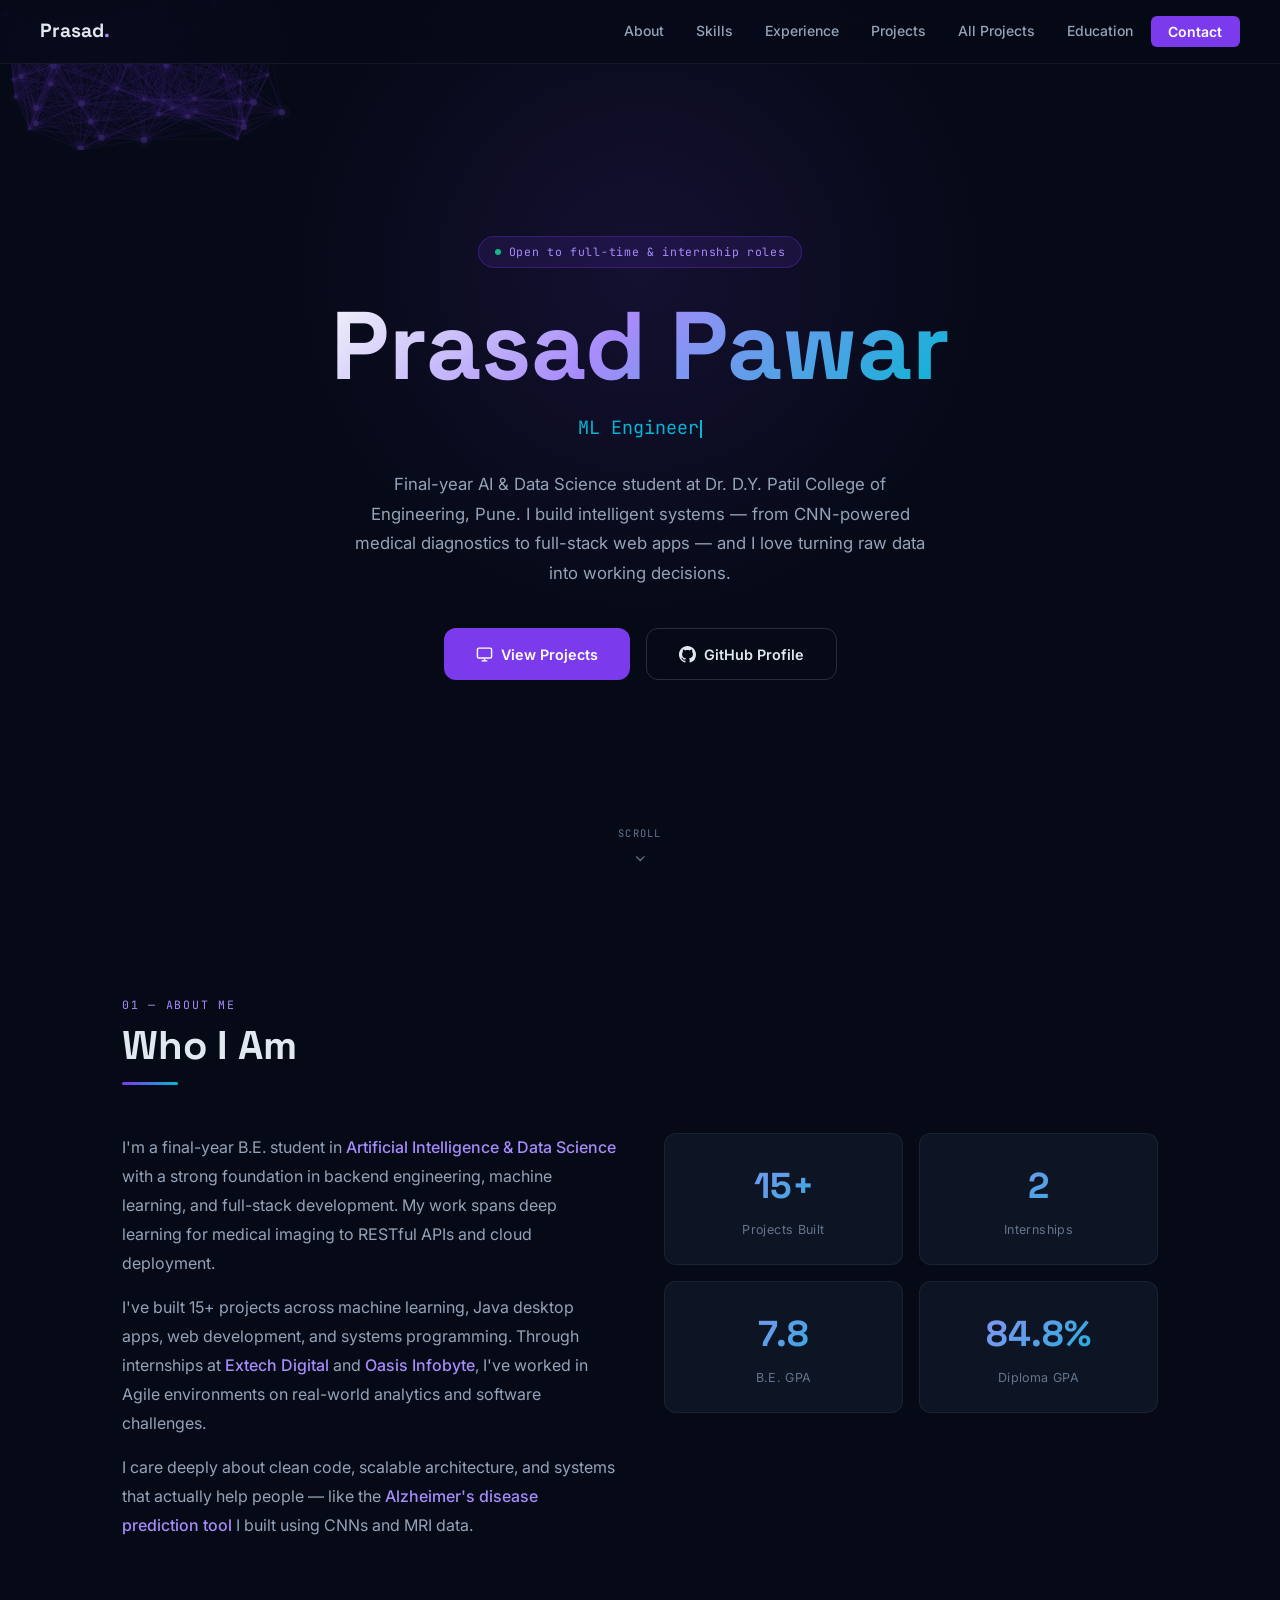
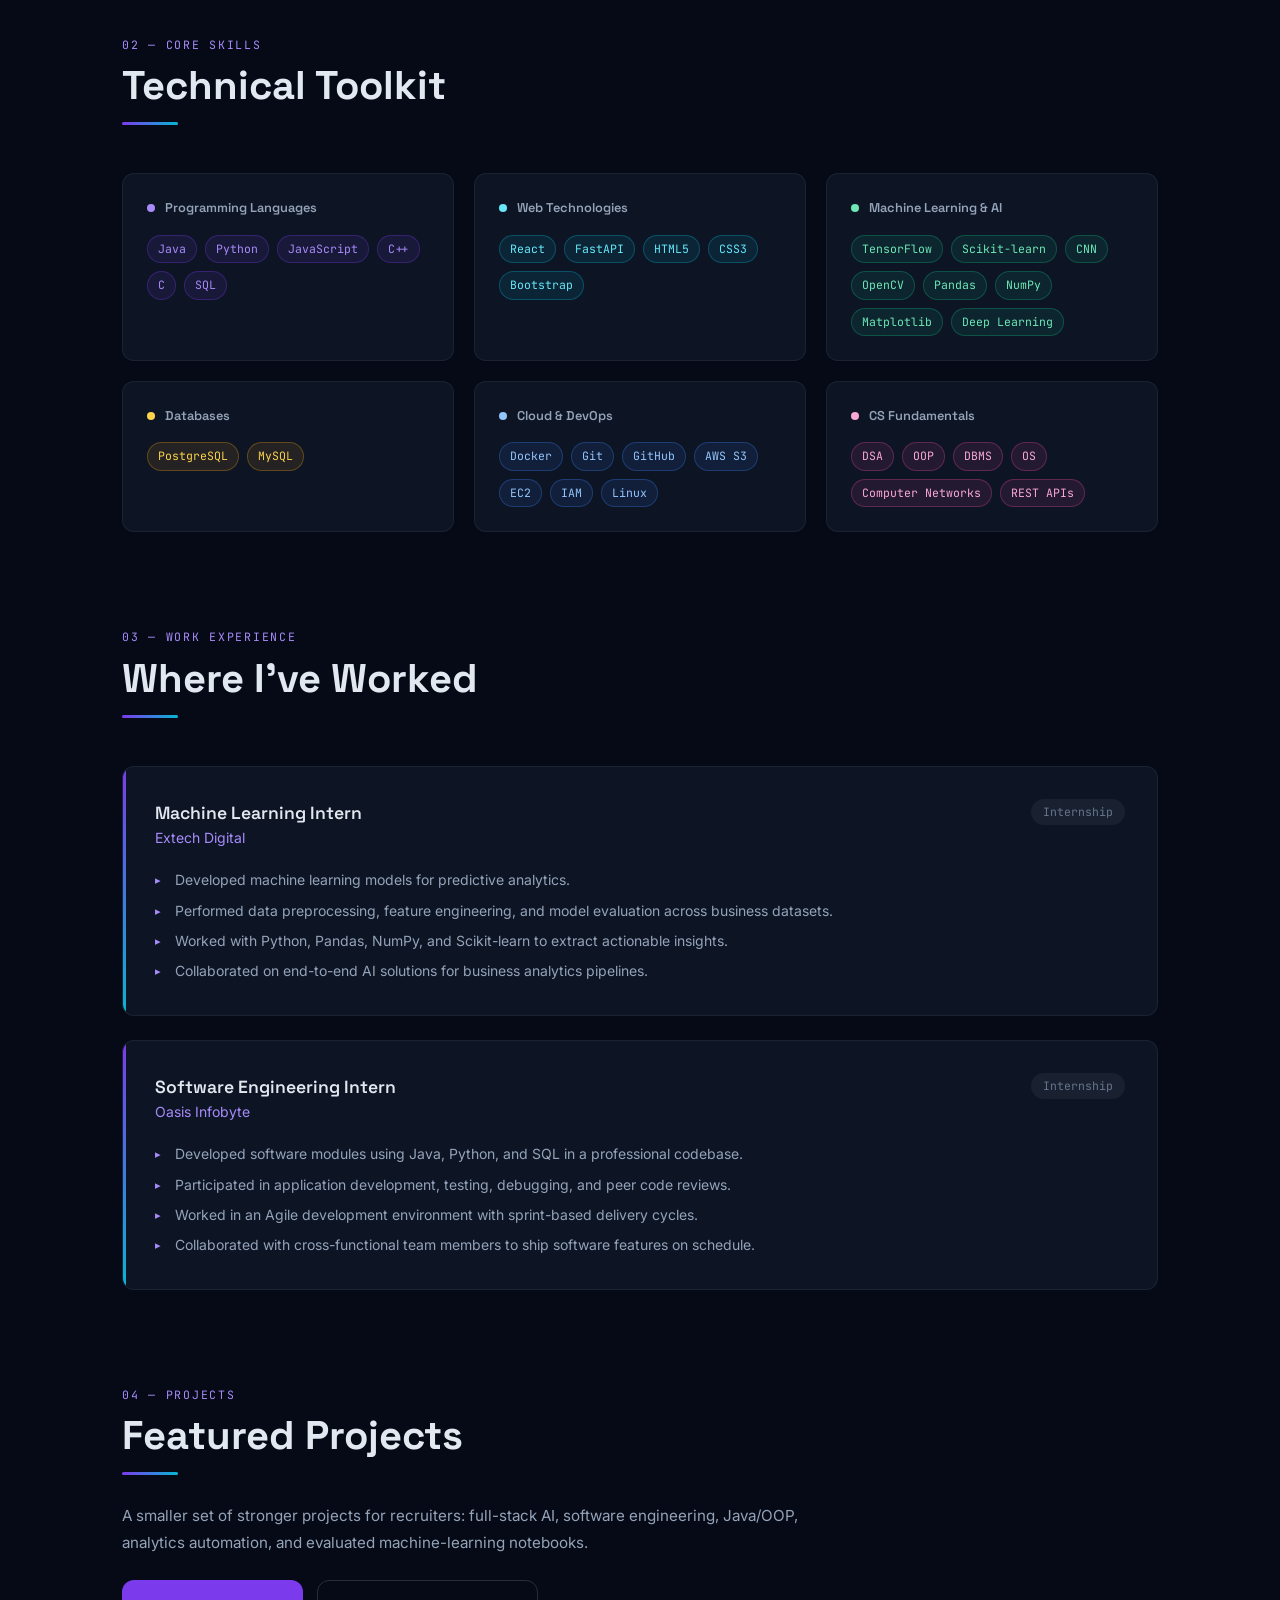
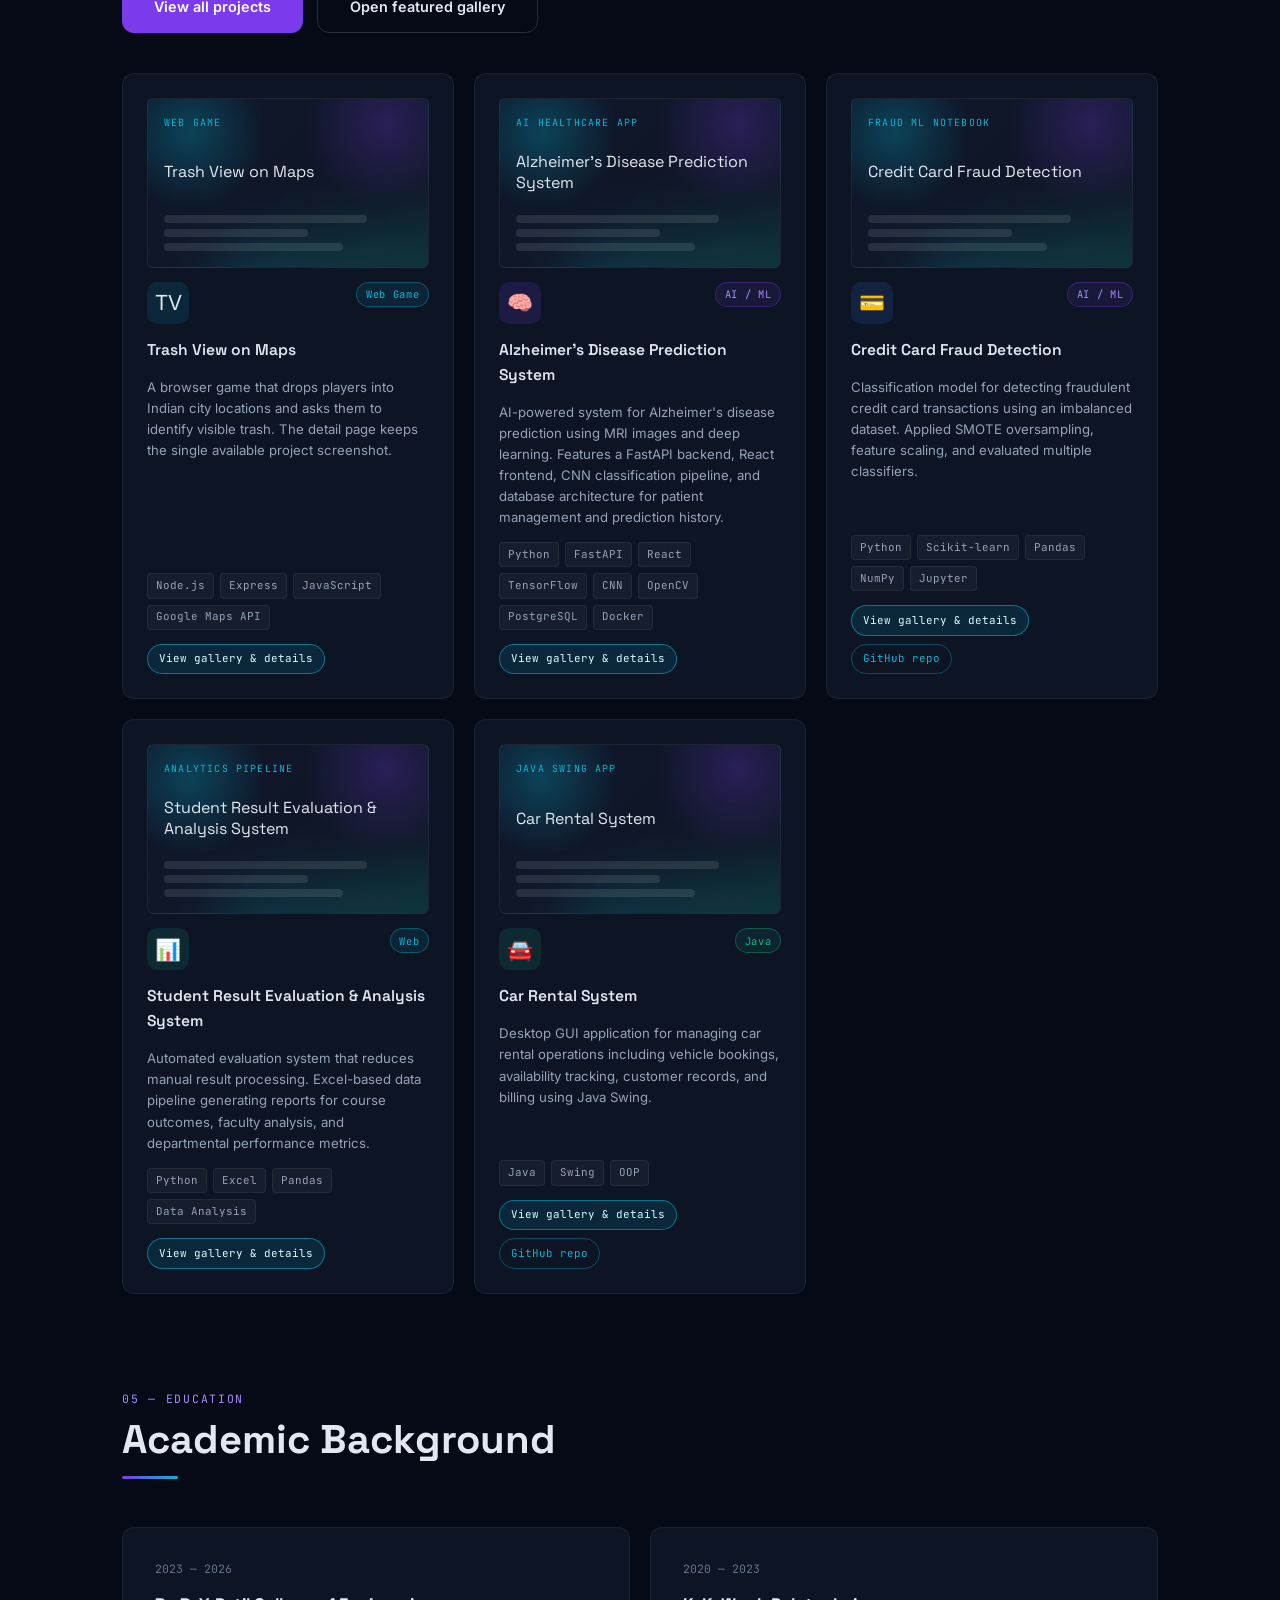
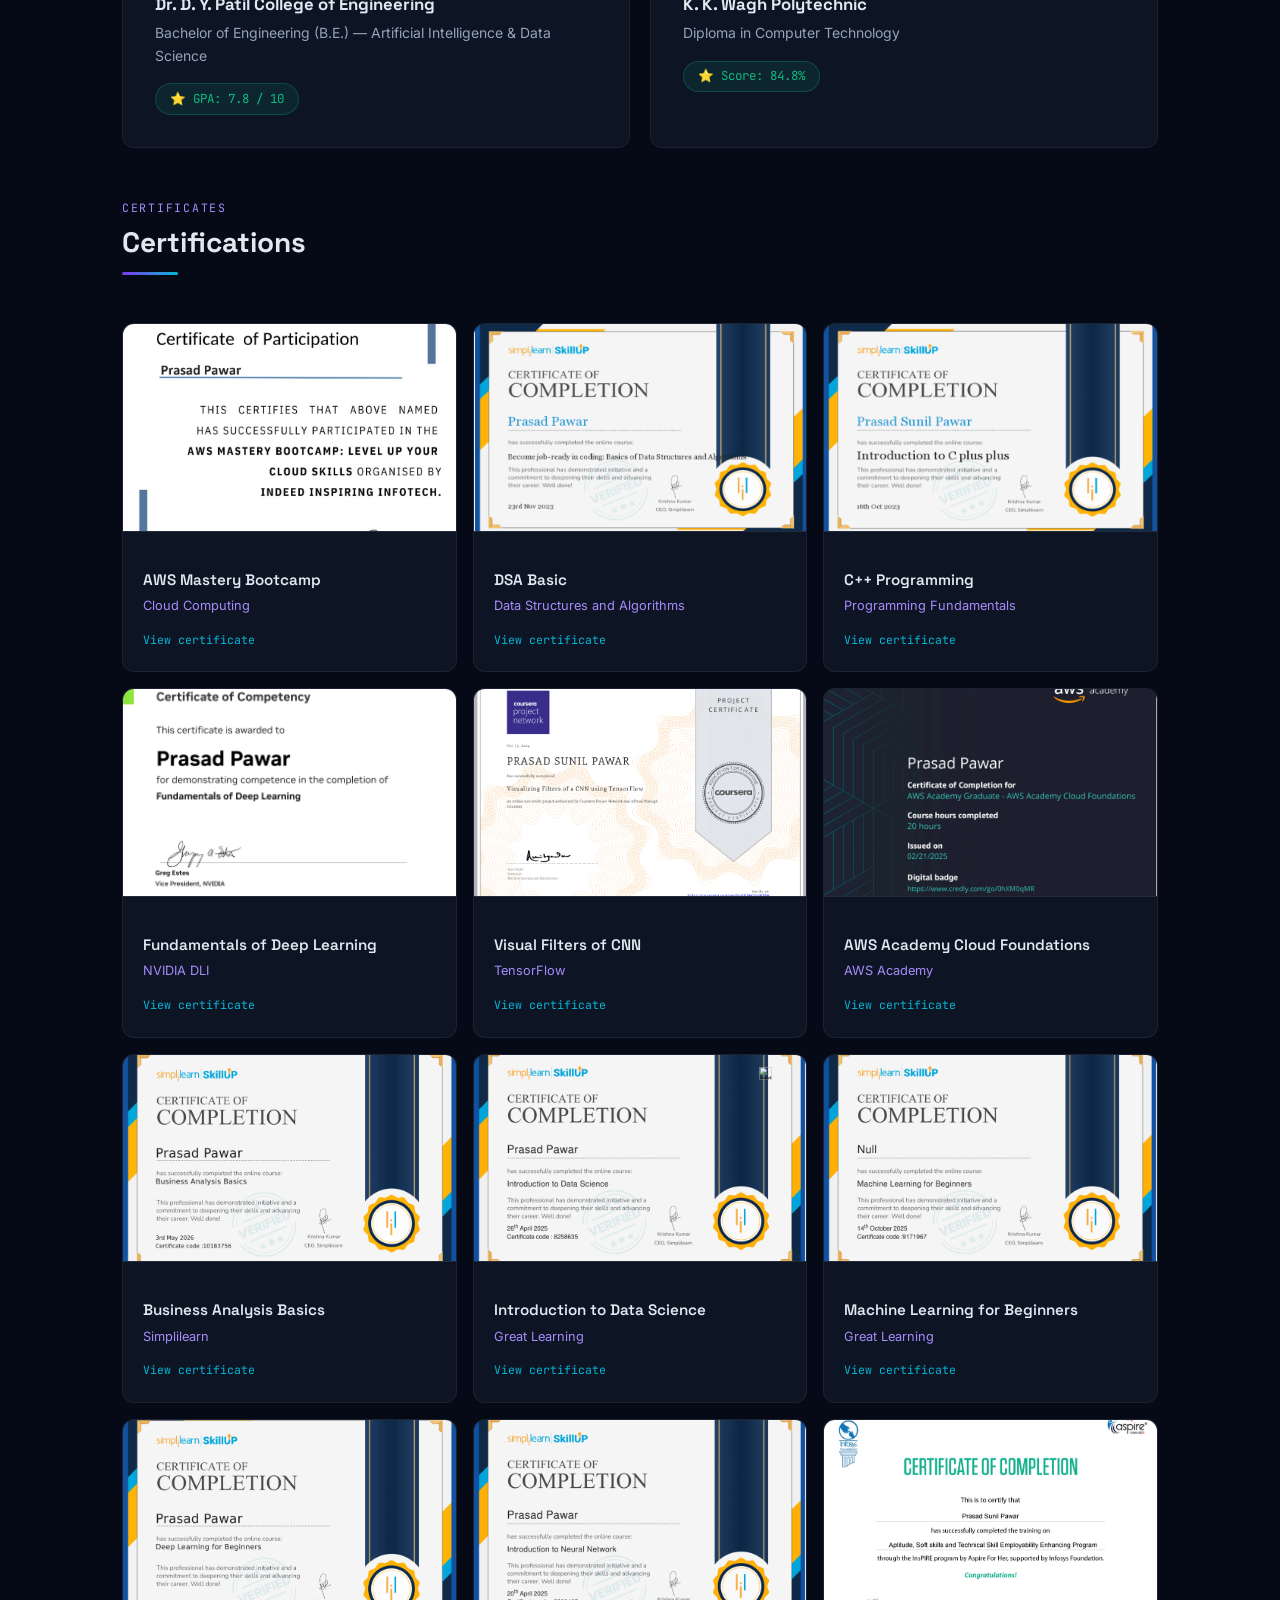
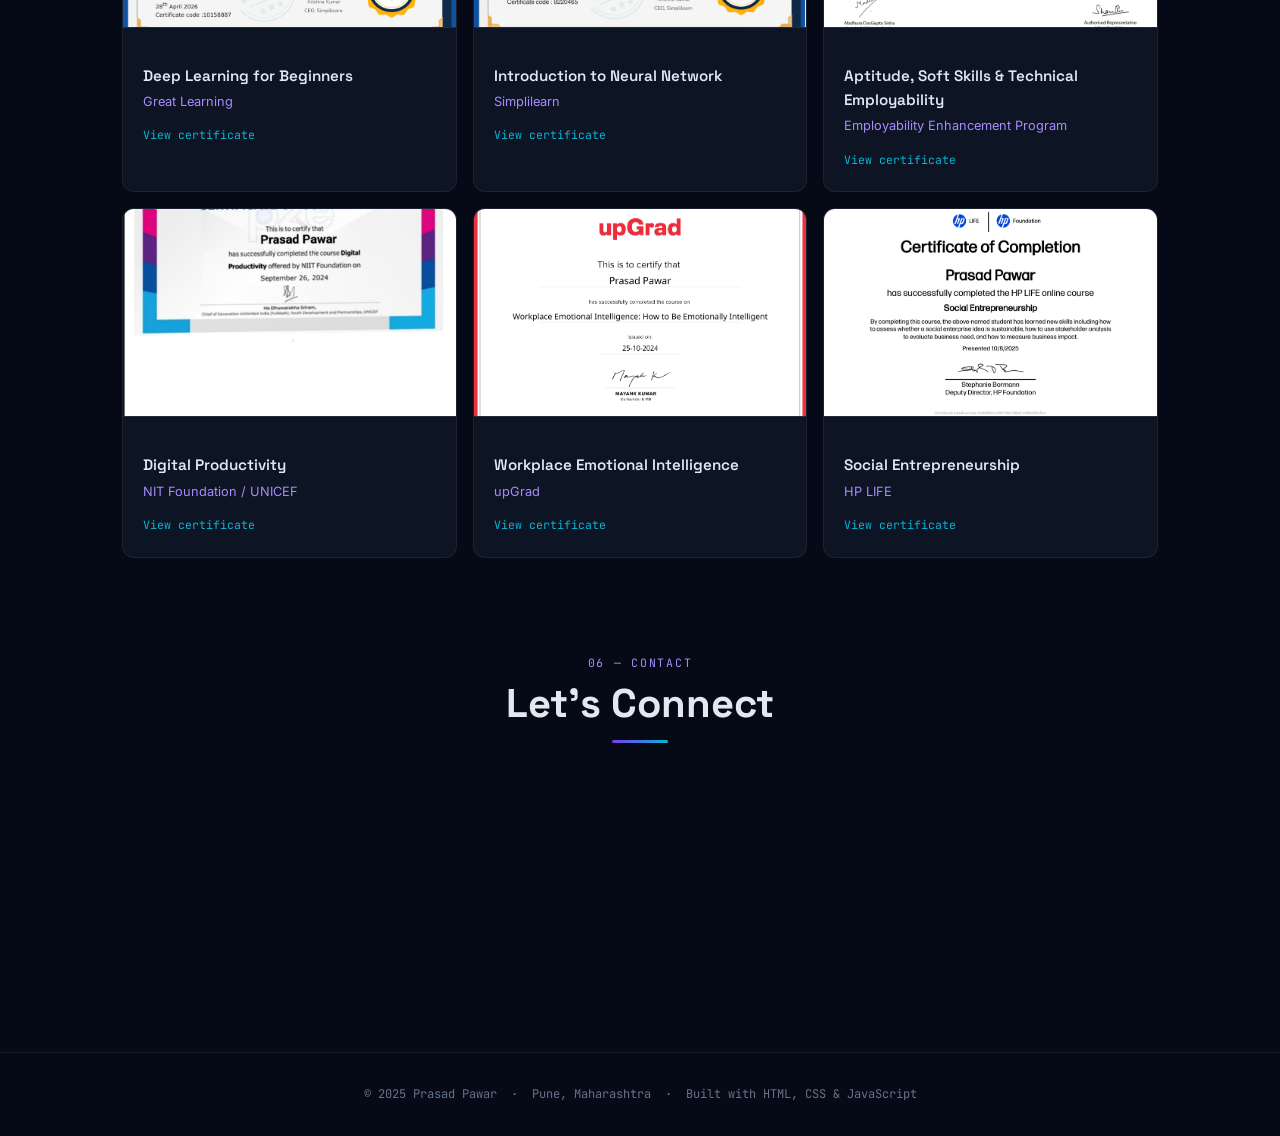
==== index.html @ 4e2f4cd3 "Refine portfolio projects and certificates" ====
<!DOCTYPE html>
<html lang="en">
<head>
  <meta charset="UTF-8">
  <meta name="viewport" content="width=device-width, initial-scale=1.0">
  <title>Prasad Pawar | AI & Data Science Engineer</title>
  <link rel="preconnect" href="https://fonts.googleapis.com">
  <link rel="preconnect" href="https://fonts.gstatic.com" crossorigin>
  <link href="https://fonts.googleapis.com/css2?family=Space+Grotesk:wght@300;400;500;600;700&family=Inter:wght@300;400;500;600&family=JetBrains+Mono:wght@400;500&display=swap" rel="stylesheet">
  <style>
    *, *::before, *::after { box-sizing: border-box; margin: 0; padding: 0; }

    :root {
      --bg: #060A17;
      --bg-card: #0D1525;
      --bg-card-hover: #121e35;
      --border: rgba(124,58,237,0.25);
      --border-subtle: rgba(255,255,255,0.06);
      --primary: #7C3AED;
      --primary-light: #A78BFA;
      --primary-glow: rgba(124,58,237,0.35);
      --secondary: #06B6D4;
      --secondary-glow: rgba(6,182,212,0.3);
      --accent: #10B981;
      --accent-glow: rgba(16,185,129,0.3);
      --orange: #F59E0B;
      --text: #E2E8F0;
      --muted: #64748B;
      --muted-light: #94A3B8;
      --font-d: 'Space Grotesk', system-ui, sans-serif;
      --font-b: 'Inter', system-ui, sans-serif;
      --font-m: 'JetBrains Mono', monospace;
      --r: 12px;
      --r-sm: 6px;
      --tr: 0.3s cubic-bezier(0.4,0,0.2,1);
    }

    html { scroll-behavior: smooth; }

    body {
      font-family: var(--font-b);
      background: var(--bg);
      color: var(--text);
      line-height: 1.6;
      overflow-x: hidden;
    }

    ::-webkit-scrollbar { width: 4px; }
    ::-webkit-scrollbar-track { background: var(--bg); }
    ::-webkit-scrollbar-thumb { background: var(--primary); border-radius: 2px; }

    /* ─── NAV ─── */
    nav {
      position: fixed; top: 0; left: 0; right: 0; z-index: 100;
      padding: 0 2.5rem;
      height: 64px;
      display: flex; align-items: center; justify-content: space-between;
      background: rgba(6,10,23,0.85);
      backdrop-filter: blur(20px);
      border-bottom: 1px solid var(--border-subtle);
    }

    .nav-logo {
      font-family: var(--font-d); font-weight: 700; font-size: 1.2rem;
      color: var(--text); text-decoration: none;
    }
    .nav-logo span { color: var(--primary-light); }

    .nav-links { display: flex; gap: 0.25rem; list-style: none; }

    .nav-links a {
      font-size: 0.875rem; font-weight: 500;
      color: var(--muted-light); text-decoration: none;
      padding: 0.4rem 0.875rem; border-radius: var(--r-sm);
      transition: color var(--tr), background var(--tr);
    }
    .nav-links a:hover { color: var(--text); background: rgba(255,255,255,0.05); }

    .nav-cta {
      background: var(--primary) !important;
      color: #fff !important;
      padding: 0.45rem 1.1rem !important;
      border-radius: var(--r-sm) !important;
      font-weight: 600 !important;
    }
    .nav-cta:hover { background: var(--primary-light) !important; }

    .hamburger {
      display: none; flex-direction: column; gap: 5px;
      background: none; border: none; cursor: pointer; padding: 4px;
    }
    .hamburger span { display: block; width: 24px; height: 2px; background: var(--text); border-radius: 2px; transition: var(--tr); }

    /* ─── HERO ─── */
    #hero {
      position: relative; min-height: 100vh;
      display: flex; align-items: center; justify-content: center;
      overflow: hidden; padding: 6rem 2rem 5rem;
    }

    #neural-canvas { position: absolute; inset: 0; opacity: 0.35; }

    /* Radial glow behind text */
    #hero::before {
      content: '';
      position: absolute; top: 30%; left: 50%; transform: translate(-50%, -50%);
      width: 700px; height: 700px;
      background: radial-gradient(circle, rgba(124,58,237,0.12) 0%, transparent 70%);
      pointer-events: none;
    }

    .hero-content { position: relative; z-index: 1; text-align: center; max-width: 820px; }

    .hero-badge {
      display: inline-flex; align-items: center; gap: 0.5rem;
      padding: 0.375rem 1rem;
      background: rgba(124,58,237,0.12); border: 1px solid rgba(124,58,237,0.3);
      border-radius: 100px;
      font-family: var(--font-m); font-size: 0.72rem; color: var(--primary-light);
      letter-spacing: 0.06em; margin-bottom: 1.75rem;
    }
    .hero-badge .dot {
      width: 6px; height: 6px; background: var(--accent); border-radius: 50%;
      animation: pulse 2s infinite;
    }
    @keyframes pulse { 0%,100%{opacity:1;transform:scale(1)} 50%{opacity:.5;transform:scale(.8)} }

    .hero-name {
      font-family: var(--font-d);
      font-size: clamp(3rem, 9vw, 6rem);
      font-weight: 700; line-height: 1.05; margin-bottom: 1rem;
      background: linear-gradient(135deg, #F1F5F9 0%, var(--primary-light) 45%, var(--secondary) 100%);
      -webkit-background-clip: text; -webkit-text-fill-color: transparent; background-clip: text;
    }

    .hero-role {
      font-family: var(--font-m); font-size: clamp(0.9rem, 2.5vw, 1.15rem);
      color: var(--secondary); margin-bottom: 1.75rem; min-height: 1.8rem;
    }
    .cursor {
      display: inline-block; width: 2px; height: 1em;
      background: var(--secondary); margin-left: 1px; vertical-align: middle;
      animation: blink 1s infinite;
    }
    @keyframes blink { 0%,100%{opacity:1} 50%{opacity:0} }

    .hero-desc {
      font-size: 1.05rem; color: var(--muted-light); line-height: 1.75;
      max-width: 580px; margin: 0 auto 2.5rem;
    }

    .hero-actions { display: flex; gap: 1rem; justify-content: center; flex-wrap: wrap; }

    .btn-p {
      display: inline-flex; align-items: center; gap: 0.5rem;
      padding: 0.85rem 2rem;
      background: var(--primary); color: #fff;
      border: none; border-radius: var(--r);
      font-family: var(--font-b); font-size: 0.9rem; font-weight: 600;
      text-decoration: none; cursor: pointer;
      transition: background var(--tr), transform var(--tr), box-shadow var(--tr);
    }
    .btn-p:hover { background: var(--primary-light); transform: translateY(-2px); box-shadow: 0 8px 28px var(--primary-glow); }

    .btn-s {
      display: inline-flex; align-items: center; gap: 0.5rem;
      padding: 0.85rem 2rem;
      background: transparent; color: var(--text);
      border: 1px solid rgba(255,255,255,0.14); border-radius: var(--r);
      font-family: var(--font-b); font-size: 0.9rem; font-weight: 600;
      text-decoration: none; cursor: pointer;
      transition: border-color var(--tr), background var(--tr), transform var(--tr);
    }
    .btn-s:hover { border-color: var(--primary); background: rgba(124,58,237,0.1); transform: translateY(-2px); }

    .scroll-hint {
      position: absolute; bottom: 2rem; left: 50%; transform: translateX(-50%);
      display: flex; flex-direction: column; align-items: center; gap: 0.375rem;
      color: var(--muted); font-family: var(--font-m); font-size: 0.65rem; letter-spacing: 0.12em;
      animation: bob 2.5s ease-in-out infinite;
    }
    @keyframes bob { 0%,100%{transform:translateX(-50%) translateY(0)} 50%{transform:translateX(-50%) translateY(-6px)} }

    /* ─── SECTION BASE ─── */
    .section-wrap { padding: 6rem 2rem; max-width: 1100px; margin: 0 auto; }

    .section-eyebrow {
      font-family: var(--font-m); font-size: 0.72rem;
      color: var(--primary-light); letter-spacing: 0.15em; text-transform: uppercase;
      margin-bottom: 0.625rem;
    }

    .section-title {
      font-family: var(--font-d);
      font-size: clamp(1.75rem, 4vw, 2.5rem);
      font-weight: 700; color: var(--text); margin-bottom: 0.875rem; line-height: 1.1;
    }

    .section-bar {
      width: 56px; height: 3px;
      background: linear-gradient(to right, var(--primary), var(--secondary));
      border-radius: 2px; margin-bottom: 3rem;
    }

    /* ─── ABOUT ─── */
    .about-grid {
      display: grid; grid-template-columns: 1fr 1fr; gap: 3rem; align-items: start;
    }

    .about-text {
      font-size: 1rem; color: var(--muted-light); line-height: 1.8;
    }

    .about-text p + p { margin-top: 1rem; }

    .about-highlight {
      color: var(--primary-light); font-weight: 500;
    }

    .about-stats {
      display: grid; grid-template-columns: 1fr 1fr; gap: 1rem;
    }

    .stat-card {
      background: var(--bg-card); border: 1px solid var(--border-subtle);
      border-radius: var(--r); padding: 1.5rem; text-align: center;
      transition: border-color var(--tr), transform var(--tr);
    }
    .stat-card:hover { border-color: var(--border); transform: translateY(-2px); }

    .stat-number {
      font-family: var(--font-d); font-size: 2.25rem; font-weight: 700;
      background: linear-gradient(135deg, var(--primary-light), var(--secondary));
      -webkit-background-clip: text; -webkit-text-fill-color: transparent; background-clip: text;
    }

    .stat-label {
      font-size: 0.78rem; color: var(--muted); margin-top: 0.25rem; letter-spacing: 0.03em;
    }

    /* ─── SKILLS ─── */
    .skills-grid {
      display: grid; grid-template-columns: repeat(auto-fit, minmax(310px, 1fr)); gap: 1.25rem;
    }

    .skill-card {
      background: var(--bg-card); border: 1px solid var(--border-subtle);
      border-radius: var(--r); padding: 1.5rem;
      transition: border-color var(--tr);
    }
    .skill-card:hover { border-color: var(--border); }

    .skill-cat {
      display: flex; align-items: center; gap: 0.625rem;
      font-family: var(--font-d); font-size: 0.8rem; font-weight: 600;
      color: var(--muted-light); margin-bottom: 1rem;
    }

    .skill-cat .cat-dot {
      width: 8px; height: 8px; border-radius: 50%;
    }

    .skill-tags { display: flex; flex-wrap: wrap; gap: 0.5rem; }

    .stag {
      font-family: var(--font-m); font-size: 0.72rem;
      padding: 0.25rem 0.625rem; border-radius: 100px; border: 1px solid;
    }

    .tp { background: rgba(124,58,237,.1); border-color: rgba(124,58,237,.3); color: #A78BFA; }
    .tc { background: rgba(6,182,212,.1); border-color: rgba(6,182,212,.3); color: #67E8F9; }
    .tg { background: rgba(16,185,129,.1); border-color: rgba(16,185,129,.3); color: #6EE7B7; }
    .to { background: rgba(245,158,11,.1); border-color: rgba(245,158,11,.3); color: #FCD34D; }
    .tb { background: rgba(59,130,246,.1); border-color: rgba(59,130,246,.3); color: #93C5FD; }
    .tpi { background: rgba(236,72,153,.1); border-color: rgba(236,72,153,.3); color: #F9A8D4; }

    /* ─── EXPERIENCE ─── */
    .exp-list { display: grid; gap: 1.5rem; }

    .exp-card {
      background: var(--bg-card); border: 1px solid var(--border-subtle);
      border-radius: var(--r); padding: 2rem; position: relative; overflow: hidden;
      transition: border-color var(--tr), transform var(--tr);
    }
    .exp-card:hover { border-color: var(--border); transform: translateX(5px); }

    .exp-card::before {
      content: ''; position: absolute; top: 0; left: 0; bottom: 0;
      width: 3px; background: linear-gradient(to bottom, var(--primary), var(--secondary));
    }

    .exp-header {
      display: flex; justify-content: space-between; align-items: flex-start;
      flex-wrap: wrap; gap: 0.5rem; margin-bottom: 0.25rem;
    }

    .exp-role { font-family: var(--font-d); font-size: 1.1rem; font-weight: 600; }

    .exp-company { font-size: 0.875rem; color: var(--primary-light); margin-bottom: 1rem; }

    .exp-date {
      font-family: var(--font-m); font-size: 0.72rem; color: var(--muted);
      padding: 0.25rem 0.75rem; background: rgba(255,255,255,.05); border-radius: 100px;
      white-space: nowrap;
    }

    .exp-bullets { list-style: none; display: grid; gap: 0.5rem; }

    .exp-bullets li {
      font-size: 0.875rem; color: var(--muted-light); padding-left: 1.25rem; position: relative;
    }
    .exp-bullets li::before {
      content: '▸'; position: absolute; left: 0; color: var(--primary-light); font-size: 0.7rem; top: 3px;
    }

    /* ─── PROJECTS ─── */
    .filter-bar {
      display: flex; gap: 0.5rem; flex-wrap: wrap; margin-bottom: 2.5rem;
    }

    .fbtn {
      padding: 0.45rem 1.125rem; border-radius: 100px;
      border: 1px solid var(--border-subtle);
      background: transparent; color: var(--muted-light);
      font-family: var(--font-b); font-size: 0.82rem; font-weight: 500;
      cursor: pointer; transition: all var(--tr);
    }
    .fbtn:hover, .fbtn.active {
      background: var(--primary); border-color: var(--primary); color: #fff;
    }

    .projects-grid {
      display: grid; grid-template-columns: repeat(auto-fill, minmax(310px, 1fr)); gap: 1.25rem;
    }

    .proj-card {
      background: var(--bg-card); border: 1px solid var(--border-subtle);
      border-radius: var(--r); padding: 1.5rem;
      display: flex; flex-direction: column; gap: 0.875rem;
      transition: border-color var(--tr), transform var(--tr), box-shadow var(--tr);
    }
    .proj-card:hover {
      border-color: var(--border); transform: translateY(-4px);
      box-shadow: 0 16px 40px rgba(0,0,0,.35);
    }
    .proj-card.hidden { display: none; }
    #projects .proj-card:not(.featured-project) { display: none; }

    .projects-lead {
      max-width: 680px;
      color: var(--muted-light);
      font-size: 0.95rem;
      line-height: 1.75;
      margin: -1.25rem 0 1.5rem;
    }

    .project-actions {
      display: flex;
      flex-wrap: wrap;
      gap: 0.875rem;
      margin-bottom: 2.5rem;
    }

    .proj-shot {
      width: 100%;
      aspect-ratio: 16 / 9;
      object-fit: cover;
      border-radius: var(--r-sm);
      border: 1px solid var(--border-subtle);
      background: rgba(255,255,255,.04);
    }

    .proj-gallery {
      display: block;
    }

    .proj-gallery .proj-shot:not(:first-child) {
      display: none;
    }

    .proj-visual {
      min-height: 170px;
      aspect-ratio: 16 / 9;
      border-radius: var(--r-sm);
      border: 1px solid var(--border-subtle);
      background:
        radial-gradient(circle at 15% 20%, rgba(6,182,212,.28), transparent 28%),
        radial-gradient(circle at 85% 15%, rgba(124,58,237,.24), transparent 30%),
        linear-gradient(135deg, rgba(15,23,42,.95), rgba(17,24,39,.78));
      padding: 1rem;
      display: flex;
      flex-direction: column;
      justify-content: space-between;
      overflow: hidden;
      position: relative;
    }

    .proj-visual::after {
      content: '';
      position: absolute;
      inset: auto -20% -35% 25%;
      height: 95px;
      background: linear-gradient(90deg, rgba(6,182,212,.2), rgba(16,185,129,.18));
      filter: blur(28px);
      transform: rotate(-8deg);
    }

    .proj-visual-kicker {
      font-family: var(--font-m);
      font-size: 0.62rem;
      letter-spacing: 0.12em;
      text-transform: uppercase;
      color: var(--secondary);
      position: relative;
      z-index: 1;
    }

    .proj-visual-title {
      font-family: var(--font-d);
      font-size: 1rem;
      line-height: 1.3;
      max-width: 15rem;
      position: relative;
      z-index: 1;
    }

    .proj-visual-bars {
      display: grid;
      gap: 0.38rem;
      position: relative;
      z-index: 1;
    }

    .proj-visual-bars span {
      display: block;
      height: 8px;
      border-radius: 999px;
      background: rgba(255,255,255,.1);
    }

    .proj-visual-bars span:nth-child(1) { width: 82%; }
    .proj-visual-bars span:nth-child(2) { width: 58%; }
    .proj-visual-bars span:nth-child(3) { width: 72%; }

    .proj-links { display: flex; flex-wrap: wrap; gap: 0.5rem; }

    .plink {
      display: inline-flex; align-items: center; gap: 0.35rem;
      width: fit-content;
      padding: 0.35rem 0.7rem;
      border-radius: 100px;
      border: 1px solid rgba(6,182,212,.35);
      color: var(--secondary);
      text-decoration: none;
      font-family: var(--font-m);
      font-size: 0.68rem;
      transition: background var(--tr), border-color var(--tr);
    }
    .plink:hover { background: rgba(6,182,212,.1); border-color: var(--secondary); }

    .plink.primary {
      background: rgba(6,182,212,.12);
      border-color: rgba(6,182,212,.55);
      color: #e0fbff;
    }

    .proj-top { display: flex; justify-content: space-between; align-items: flex-start; }

    .proj-icon {
      width: 42px; height: 42px; border-radius: 10px;
      display: flex; align-items: center; justify-content: center; font-size: 1.3rem; flex-shrink: 0;
    }

    .proj-cat {
      font-family: var(--font-m); font-size: 0.65rem; letter-spacing: 0.06em;
      padding: 0.2rem 0.55rem; border-radius: 100px; border: 1px solid;
    }
    .cat-ai { background: rgba(124,58,237,.1); border-color: rgba(124,58,237,.35); color: var(--primary-light); }
    .cat-web { background: rgba(6,182,212,.1); border-color: rgba(6,182,212,.35); color: var(--secondary); }
    .cat-java { background: rgba(16,185,129,.1); border-color: rgba(16,185,129,.35); color: var(--accent); }
    .cat-sys { background: rgba(245,158,11,.1); border-color: rgba(245,158,11,.35); color: var(--orange); }

    .proj-title { font-family: var(--font-d); font-size: 0.975rem; font-weight: 600; }

    .proj-desc { font-size: 0.825rem; color: var(--muted-light); line-height: 1.6; flex: 1; }

    .proj-tech { display: flex; flex-wrap: wrap; gap: 0.375rem; }

    .tech-pill {
      font-family: var(--font-m); font-size: 0.68rem;
      padding: 0.18rem 0.5rem;
      background: rgba(255,255,255,.04); border-radius: 4px;
      color: var(--muted-light); border: 1px solid var(--border-subtle);
    }

    /* ─── EDUCATION ─── */
    .edu-grid { display: grid; gap: 1.25rem; grid-template-columns: repeat(auto-fit, minmax(300px, 1fr)); }

    .edu-card {
      background: var(--bg-card); border: 1px solid var(--border-subtle);
      border-radius: var(--r); padding: 2rem; position: relative; overflow: hidden;
      transition: border-color var(--tr);
    }
    .edu-card:hover { border-color: var(--border); }

    .edu-card::after {
      content: ''; position: absolute; bottom: 0; left: 0; right: 0; height: 3px;
      background: linear-gradient(to right, var(--primary), var(--secondary));
      transform: scaleX(0); transform-origin: left; transition: transform var(--tr);
    }
    .edu-card:hover::after { transform: scaleX(1); }

    .edu-year { font-family: var(--font-m); font-size: 0.72rem; color: var(--muted); margin-bottom: 0.75rem; }

    .edu-school { font-family: var(--font-d); font-size: 1.05rem; font-weight: 700; margin-bottom: 0.3rem; }

    .edu-field { font-size: 0.875rem; color: var(--muted-light); margin-bottom: 1rem; }

    .edu-gpa {
      display: inline-flex; align-items: center; gap: 0.375rem;
      font-family: var(--font-m); font-size: 0.78rem; color: var(--accent);
      background: rgba(16,185,129,.1); padding: 0.3rem 0.875rem;
      border-radius: 100px; border: 1px solid rgba(16,185,129,.25);
    }

    /* ─── CERTS ─── */
    .certs-grid { display: grid; gap: 1rem; grid-template-columns: repeat(auto-fit, minmax(260px, 1fr)); }

    .cert-card {
      background: var(--bg-card); border: 1px solid var(--border-subtle);
      border-radius: var(--r); padding: 1.5rem;
      display: flex; align-items: center; gap: 1rem;
      transition: border-color var(--tr), transform var(--tr);
    }
    .cert-card:hover { border-color: var(--border); transform: translateY(-3px); }

    .cert-card.featured {
      align-items: stretch;
      flex-direction: column;
      padding: 0;
      overflow: hidden;
    }

    .cert-thumb {
      width: 100%;
      aspect-ratio: 16 / 10;
      object-fit: cover;
      background: rgba(255,255,255,.04);
      border-bottom: 1px solid var(--border-subtle);
    }

    .cert-icon {
      width: 50px; height: 50px; border-radius: 12px;
      display: flex; align-items: center; justify-content: center;
      font-size: 1.5rem; flex-shrink: 0;
      background: rgba(124,58,237,.12);
    }

    .cert-body { padding: 1.25rem; }
    .cert-name { font-family: var(--font-d); font-size: 0.95rem; font-weight: 600; margin-bottom: 0.25rem; }
    .cert-issuer { font-size: 0.8rem; color: var(--primary-light); }

    .cert-link {
      display: inline-flex;
      margin-top: 0.875rem;
      color: var(--secondary);
      font-family: var(--font-m);
      font-size: 0.72rem;
      text-decoration: none;
    }
    .cert-link:hover { color: var(--primary-light); }

    /* ─── CONTACT ─── */
    #contact { text-align: center; }

    .contact-desc {
      font-size: 1.05rem; color: var(--muted-light); line-height: 1.75;
      max-width: 500px; margin: 0 auto 2.5rem;
    }

    .contact-links { display: flex; gap: 1rem; justify-content: center; flex-wrap: wrap; }

    .clink {
      display: inline-flex; align-items: center; gap: 0.625rem;
      padding: 0.875rem 1.75rem;
      background: var(--bg-card); border: 1px solid var(--border-subtle);
      border-radius: var(--r);
      color: var(--text); text-decoration: none;
      font-size: 0.875rem; font-weight: 500;
      transition: all var(--tr);
    }
    .clink:hover { border-color: var(--primary); background: rgba(124,58,237,.1); transform: translateY(-2px); }
    .clink svg { width: 18px; height: 18px; flex-shrink: 0; }

    /* ─── FOOTER ─── */
    footer {
      border-top: 1px solid var(--border-subtle); padding: 2rem;
      text-align: center;
      font-family: var(--font-m); font-size: 0.75rem; color: var(--muted);
    }

    /* ─── FADE IN ─── */
    .fi { opacity: 0; transform: translateY(24px); transition: opacity .6s ease, transform .6s ease; }
    .fi.vis { opacity: 1; transform: translateY(0); }

    /* ─── MOBILE ─── */
    @media (max-width: 768px) {
      nav { padding: 0 1.25rem; }
      .nav-links { display: none; }
      .hamburger { display: flex; }
      nav.open .nav-links {
        display: flex; flex-direction: column;
        position: fixed; top: 64px; left: 0; right: 0;
        background: rgba(6,10,23,.97); backdrop-filter: blur(20px);
        padding: 1.5rem; gap: 0.25rem;
        border-bottom: 1px solid var(--border-subtle);
      }
      .about-grid { grid-template-columns: 1fr; gap: 2rem; }
      .projects-grid { grid-template-columns: 1fr; }
      .section-wrap { padding: 4rem 1.25rem; }
    }
  </style>
</head>
<body>

<!-- ═══════════════ NAV ═══════════════ -->
<nav id="navbar">
  <a href="#hero" class="nav-logo">Prasad<span>.</span></a>
  <ul class="nav-links">
    <li><a href="#about">About</a></li>
    <li><a href="#skills">Skills</a></li>
    <li><a href="#experience">Experience</a></li>
    <li><a href="#projects">Projects</a></li>
    <li><a href="projects.html">All Projects</a></li>
    <li><a href="#education">Education</a></li>
    <li><a href="#contact" class="nav-cta">Contact</a></li>
  </ul>
  <button class="hamburger" id="hamburger" aria-label="Toggle menu">
    <span></span><span></span><span></span>
  </button>
</nav>

<!-- ═══════════════ HERO ═══════════════ -->
<section id="hero">
  <canvas id="neural-canvas"></canvas>
  <div class="hero-content">
    <div class="hero-badge"><span class="dot"></span>Open to full-time & internship roles</div>
    <h1 class="hero-name">Prasad Pawar</h1>
    <p class="hero-role">
      <span id="typewriter"></span><span class="cursor"></span>
    </p>
    <p class="hero-desc">
      Final-year AI & Data Science student at Dr. D.Y. Patil College of Engineering, Pune.
      I build intelligent systems — from CNN-powered medical diagnostics to full-stack web apps —
      and I love turning raw data into working decisions.
    </p>
    <div class="hero-actions">
      <a href="#projects" class="btn-p">
        <svg viewBox="0 0 24 24" fill="none" stroke="currentColor" stroke-width="2" width="17" height="17"><rect x="2" y="3" width="20" height="14" rx="2"/><path d="M8 21h8M12 17v4"/></svg>
        View Projects
      </a>
      <a href="https://github.com/PrasadPawarZ" target="_blank" class="btn-s">
        <svg viewBox="0 0 24 24" fill="currentColor" width="17" height="17"><path d="M12 0C5.37 0 0 5.37 0 12c0 5.31 3.435 9.795 8.205 11.385.6.105.825-.255.825-.57 0-.285-.015-1.23-.015-2.235-3.015.555-3.795-.735-4.035-1.41-.135-.345-.72-1.41-1.23-1.695-.42-.225-1.02-.78-.015-.795.945-.015 1.62.87 1.845 1.23 1.08 1.815 2.805 1.305 3.495.99.105-.78.42-1.305.765-1.605-2.67-.3-5.46-1.335-5.46-5.925 0-1.305.465-2.385 1.23-3.225-.12-.3-.54-1.53.12-3.18 0 0 1.005-.315 3.3 1.23.96-.27 1.98-.405 3-.405s2.04.135 3 .405c2.295-1.56 3.3-1.23 3.3-1.23.66 1.65.24 2.88.12 3.18.765.84 1.23 1.905 1.23 3.225 0 4.605-2.805 5.625-5.475 5.925.435.375.81 1.095.81 2.22 0 1.605-.015 2.895-.015 3.3 0 .315.225.69.825.57A12.02 12.02 0 0 0 24 12c0-6.63-5.37-12-12-12Z"/></svg>
        GitHub Profile
      </a>
    </div>
  </div>
  <div class="scroll-hint">
    <span>SCROLL</span>
    <svg viewBox="0 0 24 24" fill="none" stroke="currentColor" stroke-width="1.5" width="20" height="20">
      <polyline points="7 10 12 15 17 10"/>
    </svg>
  </div>
</section>

<!-- ═══════════════ ABOUT ═══════════════ -->
<div class="section-wrap" id="about">
  <p class="section-eyebrow fi">01 — About Me</p>
  <h2 class="section-title fi">Who I Am</h2>
  <div class="section-bar fi"></div>

  <div class="about-grid">
    <div class="about-text fi">
      <p>
        I'm a final-year B.E. student in <span class="about-highlight">Artificial Intelligence & Data Science</span>
        with a strong foundation in backend engineering, machine learning, and full-stack development.
        My work spans deep learning for medical imaging to RESTful APIs and cloud deployment.
      </p>
      <p>
        I've built 15+ projects across machine learning, Java desktop apps, web development, and systems programming.
        Through internships at <span class="about-highlight">Extech Digital</span> and <span class="about-highlight">Oasis Infobyte</span>,
        I've worked in Agile environments on real-world analytics and software challenges.
      </p>
      <p>
        I care deeply about clean code, scalable architecture, and systems that actually help people —
        like the <span class="about-highlight">Alzheimer's disease prediction tool</span> I built using CNNs and MRI data.
      </p>
    </div>
    <div class="about-stats fi">
      <div class="stat-card">
        <div class="stat-number">15+</div>
        <div class="stat-label">Projects Built</div>
      </div>
      <div class="stat-card">
        <div class="stat-number">2</div>
        <div class="stat-label">Internships</div>
      </div>
      <div class="stat-card">
        <div class="stat-number">7.8</div>
        <div class="stat-label">B.E. GPA</div>
      </div>
      <div class="stat-card">
        <div class="stat-number">84.8%</div>
        <div class="stat-label">Diploma GPA</div>
      </div>
    </div>
  </div>
</div>

<!-- ═══════════════ SKILLS ═══════════════ -->
<div class="section-wrap" id="skills" style="padding-top: 0;">
  <p class="section-eyebrow fi">02 — Core Skills</p>
  <h2 class="section-title fi">Technical Toolkit</h2>
  <div class="section-bar fi"></div>

  <div class="skills-grid">
    <div class="skill-card fi">
      <div class="skill-cat"><span class="cat-dot" style="background:#A78BFA"></span>Programming Languages</div>
      <div class="skill-tags">
        <span class="stag tp">Java</span><span class="stag tp">Python</span><span class="stag tp">JavaScript</span>
        <span class="stag tp">C++</span><span class="stag tp">C</span><span class="stag tp">SQL</span>
      </div>
    </div>
    <div class="skill-card fi">
      <div class="skill-cat"><span class="cat-dot" style="background:#67E8F9"></span>Web Technologies</div>
      <div class="skill-tags">
        <span class="stag tc">React</span><span class="stag tc">FastAPI</span><span class="stag tc">HTML5</span>
        <span class="stag tc">CSS3</span><span class="stag tc">Bootstrap</span>
      </div>
    </div>
    <div class="skill-card fi">
      <div class="skill-cat"><span class="cat-dot" style="background:#6EE7B7"></span>Machine Learning & AI</div>
      <div class="skill-tags">
        <span class="stag tg">TensorFlow</span><span class="stag tg">Scikit-learn</span>
        <span class="stag tg">CNN</span><span class="stag tg">OpenCV</span>
        <span class="stag tg">Pandas</span><span class="stag tg">NumPy</span>
        <span class="stag tg">Matplotlib</span><span class="stag tg">Deep Learning</span>
      </div>
    </div>
    <div class="skill-card fi">
      <div class="skill-cat"><span class="cat-dot" style="background:#FCD34D"></span>Databases</div>
      <div class="skill-tags">
        <span class="stag to">PostgreSQL</span><span class="stag to">MySQL</span>
      </div>
    </div>
    <div class="skill-card fi">
      <div class="skill-cat"><span class="cat-dot" style="background:#93C5FD"></span>Cloud & DevOps</div>
      <div class="skill-tags">
        <span class="stag tb">Docker</span><span class="stag tb">Git</span><span class="stag tb">GitHub</span>
        <span class="stag tb">AWS S3</span><span class="stag tb">EC2</span><span class="stag tb">IAM</span>
        <span class="stag tb">Linux</span>
      </div>
    </div>
    <div class="skill-card fi">
      <div class="skill-cat"><span class="cat-dot" style="background:#F9A8D4"></span>CS Fundamentals</div>
      <div class="skill-tags">
        <span class="stag tpi">DSA</span><span class="stag tpi">OOP</span><span class="stag tpi">DBMS</span>
        <span class="stag tpi">OS</span><span class="stag tpi">Computer Networks</span>
        <span class="stag tpi">REST APIs</span>
      </div>
    </div>
  </div>
</div>

<!-- ═══════════════ EXPERIENCE ═══════════════ -->
<div class="section-wrap" id="experience" style="padding-top: 0;">
  <p class="section-eyebrow fi">03 — Work Experience</p>
  <h2 class="section-title fi">Where I've Worked</h2>
  <div class="section-bar fi"></div>

  <div class="exp-list">
    <div class="exp-card fi">
      <div class="exp-header">
        <div>
          <div class="exp-role">Machine Learning Intern</div>
          <div class="exp-company">Extech Digital</div>
        </div>
        <span class="exp-date">Internship</span>
      </div>
      <ul class="exp-bullets">
        <li>Developed machine learning models for predictive analytics.</li>
        <li>Performed data preprocessing, feature engineering, and model evaluation across business datasets.</li>
        <li>Worked with Python, Pandas, NumPy, and Scikit-learn to extract actionable insights.</li>
        <li>Collaborated on end-to-end AI solutions for business analytics pipelines.</li>
      </ul>
    </div>
    <div class="exp-card fi">
      <div class="exp-header">
        <div>
          <div class="exp-role">Software Engineering Intern</div>
          <div class="exp-company">Oasis Infobyte</div>
        </div>
        <span class="exp-date">Internship</span>
      </div>
      <ul class="exp-bullets">
        <li>Developed software modules using Java, Python, and SQL in a professional codebase.</li>
        <li>Participated in application development, testing, debugging, and peer code reviews.</li>
        <li>Worked in an Agile development environment with sprint-based delivery cycles.</li>
        <li>Collaborated with cross-functional team members to ship software features on schedule.</li>
      </ul>
    </div>
  </div>
</div>

<!-- ═══════════════ PROJECTS ═══════════════ -->
<div class="section-wrap" id="projects" style="padding-top: 0;">
  <p class="section-eyebrow fi">04 — Projects</p>
  <h2 class="section-title fi">Featured Projects</h2>
  <div class="section-bar fi"></div>

  <p class="projects-lead fi">
    A smaller set of stronger projects for recruiters: full-stack AI, software engineering,
    Java/OOP, analytics automation, and evaluated machine-learning notebooks.
  </p>

  <div class="project-actions fi">
    <a href="projects.html" class="btn-p">View all projects</a>
    <a href="project-details.html?project=alzheimers-disease-prediction" class="btn-s">Open featured gallery</a>
  </div>

  <div class="projects-grid">

    <div class="proj-card featured-project" data-cat="web">
      <div class="proj-top">
        <div class="proj-icon" style="background:rgba(6,182,212,.12)">TV</div>
        <span class="proj-cat cat-web">Web Game</span>
      </div>
      <div class="proj-title">Trash View on Maps</div>
      <div class="proj-desc">A browser game that drops players into Indian city locations and asks them to identify visible trash. The detail page keeps the single available project screenshot.</div>
      <div class="proj-tech">
        <span class="tech-pill">Node.js</span><span class="tech-pill">Express</span>
        <span class="tech-pill">JavaScript</span><span class="tech-pill">Google Maps API</span>
      </div>
    </div>

    <!-- AI/ML -->
    <div class="proj-card featured-project" data-cat="ai">
      <div class="proj-top">
        <div class="proj-icon" style="background:rgba(124,58,237,.15)">🧠</div>
        <span class="proj-cat cat-ai">AI / ML</span>
      </div>
      <div class="proj-title">Alzheimer's Disease Prediction System</div>
      <div class="proj-desc">AI-powered system for Alzheimer's disease prediction using MRI images and deep learning. Features a FastAPI backend, React frontend, CNN classification pipeline, and database architecture for patient management and prediction history.</div>
      <div class="proj-tech">
        <span class="tech-pill">Python</span><span class="tech-pill">FastAPI</span><span class="tech-pill">React</span>
        <span class="tech-pill">TensorFlow</span><span class="tech-pill">CNN</span><span class="tech-pill">OpenCV</span>
        <span class="tech-pill">PostgreSQL</span><span class="tech-pill">Docker</span>
      </div>
    </div>

    <div class="proj-card" data-cat="ai">
      <div class="proj-top">
        <div class="proj-icon" style="background:rgba(6,182,212,.12)">🩺</div>
        <span class="proj-cat cat-ai">AI / ML</span>
      </div>
      <div class="proj-title">Diabetes Prediction</div>
      <div class="proj-desc">Machine learning model to predict diabetes from healthcare datasets. Performed data preprocessing, feature engineering, and compared multiple classification algorithms using evaluation metrics like accuracy, precision, and recall.</div>
      <div class="proj-tech">
        <span class="tech-pill">Python</span><span class="tech-pill">Scikit-learn</span>
        <span class="tech-pill">Pandas</span><span class="tech-pill">NumPy</span><span class="tech-pill">Jupyter</span>
      </div>
    </div>

    <div class="proj-card" data-cat="ai">
      <div class="proj-top">
        <div class="proj-icon" style="background:rgba(16,185,129,.12)">🚑</div>
        <span class="proj-cat cat-ai">AI / ML</span>
      </div>
      <div class="proj-title">Survival Chances in Accident</div>
      <div class="proj-desc">Predictive ML model estimating survival probability in road accidents using statistical features and classification algorithms. Includes data cleaning, EDA, and model evaluation.</div>
      <div class="proj-tech">
        <span class="tech-pill">Python</span><span class="tech-pill">Scikit-learn</span>
        <span class="tech-pill">Pandas</span><span class="tech-pill">Matplotlib</span><span class="tech-pill">Jupyter</span>
      </div>
    </div>

    <div class="proj-card" data-cat="ai">
      <div class="proj-top">
        <div class="proj-icon" style="background:rgba(245,158,11,.12)">🚗</div>
        <span class="proj-cat cat-ai">AI / ML</span>
      </div>
      <div class="proj-title">Second Hand Car Price Prediction</div>
      <div class="proj-desc">Regression model predicting used car market prices based on features like age, mileage, fuel type, and brand. Includes feature engineering and model performance comparison.</div>
      <div class="proj-tech">
        <span class="tech-pill">Python</span><span class="tech-pill">Scikit-learn</span>
        <span class="tech-pill">Pandas</span><span class="tech-pill">NumPy</span><span class="tech-pill">Jupyter</span>
      </div>
    </div>

    <div class="proj-card featured-project" data-cat="ai">
      <div class="proj-top">
        <div class="proj-icon" style="background:rgba(59,130,246,.12)">💳</div>
        <span class="proj-cat cat-ai">AI / ML</span>
      </div>
      <div class="proj-title">Credit Card Fraud Detection</div>
      <div class="proj-desc">Classification model for detecting fraudulent credit card transactions using an imbalanced dataset. Applied SMOTE oversampling, feature scaling, and evaluated multiple classifiers.</div>
      <div class="proj-tech">
        <span class="tech-pill">Python</span><span class="tech-pill">Scikit-learn</span>
        <span class="tech-pill">Pandas</span><span class="tech-pill">NumPy</span><span class="tech-pill">Jupyter</span>
      </div>
    </div>

    <div class="proj-card" data-cat="ai">
      <div class="proj-top">
        <div class="proj-icon" style="background:rgba(6,182,212,.12)">OD</div>
        <span class="proj-cat cat-ai">EDA</span>
      </div>
      <div class="proj-title">Olympic Data EDA</div>
      <div class="proj-desc">Exploratory data analysis notebook studying Olympic participation, medals, athlete trends, and country-level performance patterns through visual storytelling.</div>
      <div class="proj-tech">
        <span class="tech-pill">Python</span><span class="tech-pill">Pandas</span>
        <span class="tech-pill">Matplotlib</span><span class="tech-pill">Seaborn</span><span class="tech-pill">Jupyter</span>
      </div>
    </div>

    <div class="proj-card" data-cat="ai">
      <div class="proj-top">
        <div class="proj-icon" style="background:rgba(236,72,153,.12)">👁️</div>
        <span class="proj-cat cat-ai">AI / ML</span>
      </div>
      <div class="proj-title">Visualizing Filters of a CNN</div>
      <div class="proj-desc">Interactive visualization of convolutional neural network layer activations and filters to understand what features a trained deep learning model learns at each layer.</div>
      <div class="proj-tech">
        <span class="tech-pill">Python</span><span class="tech-pill">TensorFlow</span>
        <span class="tech-pill">Matplotlib</span><span class="tech-pill">NumPy</span>
      </div>
    </div>

    <!-- Web -->
    <div class="proj-card" data-cat="web">
      <div class="proj-top">
        <div class="proj-icon" style="background:rgba(6,182,212,.12)">📓</div>
        <span class="proj-cat cat-web">Web</span>
      </div>
      <div class="proj-title">Daily Diary</div>
      <div class="proj-desc">A personal digital diary web app with features for creating, editing, and browsing journal entries. Clean and responsive UI built with vanilla HTML/CSS/JS and Bootstrap.</div>
      <div class="proj-tech">
        <span class="tech-pill">HTML5</span><span class="tech-pill">CSS3</span>
        <span class="tech-pill">JavaScript</span><span class="tech-pill">Bootstrap</span>
      </div>
    </div>

    <div class="proj-card featured-project" data-cat="web">
      <div class="proj-top">
        <div class="proj-icon" style="background:rgba(16,185,129,.12)">📊</div>
        <span class="proj-cat cat-web">Web</span>
      </div>
      <div class="proj-title">Student Result Evaluation & Analysis System</div>
      <div class="proj-desc">Automated evaluation system that reduces manual result processing. Excel-based data pipeline generating reports for course outcomes, faculty analysis, and departmental performance metrics.</div>
      <div class="proj-tech">
        <span class="tech-pill">Python</span><span class="tech-pill">Excel</span>
        <span class="tech-pill">Pandas</span><span class="tech-pill">Data Analysis</span>
      </div>
    </div>

    <!-- Java -->
    <div class="proj-card featured-project" data-cat="java">
      <div class="proj-top">
        <div class="proj-icon" style="background:rgba(16,185,129,.12)">🚘</div>
        <span class="proj-cat cat-java">Java</span>
      </div>
      <div class="proj-title">Car Rental System</div>
      <div class="proj-desc">Desktop GUI application for managing car rental operations including vehicle bookings, availability tracking, customer records, and billing using Java Swing.</div>
      <div class="proj-tech">
        <span class="tech-pill">Java</span><span class="tech-pill">Swing</span><span class="tech-pill">OOP</span>
      </div>
    </div>

    <div class="proj-card" data-cat="java">
      <div class="proj-top">
        <div class="proj-icon" style="background:rgba(16,185,129,.12)">🚆</div>
        <span class="proj-cat cat-java">Java</span>
      </div>
      <div class="proj-title">Train Reservation System</div>
      <div class="proj-desc">GUI-based train booking application supporting seat reservation, cancellation, PNR status checks, and train schedule browsing with a Swing-based interface.</div>
      <div class="proj-tech">
        <span class="tech-pill">Java</span><span class="tech-pill">Swing</span><span class="tech-pill">OOP</span>
      </div>
    </div>

    <div class="proj-card" data-cat="java">
      <div class="proj-top">
        <div class="proj-icon" style="background:rgba(16,185,129,.12)">🏧</div>
        <span class="proj-cat cat-java">Java</span>
      </div>
      <div class="proj-title">ATM Interface</div>
      <div class="proj-desc">Simulated ATM machine with full account management — PIN authentication, cash withdrawal, deposits, balance enquiry, and mini statement. Complete Swing GUI.</div>
      <div class="proj-tech">
        <span class="tech-pill">Java</span><span class="tech-pill">Swing</span><span class="tech-pill">OOP</span>
      </div>
    </div>

    <div class="proj-card" data-cat="java">
      <div class="proj-top">
        <div class="proj-icon" style="background:rgba(16,185,129,.12)">🏦</div>
        <span class="proj-cat cat-java">Java</span>
      </div>
      <div class="proj-title">Bank Management System</div>
      <div class="proj-desc">Android application for banking operations including account creation, fund transfers, transaction history, and balance management with a native Java Android UI.</div>
      <div class="proj-tech">
        <span class="tech-pill">Android</span><span class="tech-pill">Java</span><span class="tech-pill">OOP</span>
      </div>
    </div>

    <div class="proj-card" data-cat="java">
      <div class="proj-top">
        <div class="proj-icon" style="background:rgba(16,185,129,.12)">🎮</div>
        <span class="proj-cat cat-java">Java</span>
      </div>
      <div class="proj-title">Guess the Number Game</div>
      <div class="proj-desc">Interactive number guessing game with configurable difficulty, score tracking, and hint system. Built as a desktop application with a clean Java Swing interface.</div>
      <div class="proj-tech">
        <span class="tech-pill">Java</span><span class="tech-pill">Swing</span>
      </div>
    </div>

    <!-- Systems -->
    <div class="proj-card" data-cat="sys">
      <div class="proj-top">
        <div class="proj-icon" style="background:rgba(245,158,11,.12)">🔐</div>
        <span class="proj-cat cat-sys">Systems</span>
      </div>
      <div class="proj-title">Cryptographic Key Pair Generation (RSA)</div>
      <div class="proj-desc">Python implementation of the RSA algorithm for generating asymmetric public-private key pairs. Demonstrates prime factorization, modular exponentiation, and secure encryption fundamentals.</div>
      <div class="proj-tech">
        <span class="tech-pill">Python</span><span class="tech-pill">Cryptography</span><span class="tech-pill">Algorithms</span>
      </div>
    </div>

    <div class="proj-card" data-cat="sys">
      <div class="proj-top">
        <div class="proj-icon" style="background:rgba(245,158,11,.12)">🏨</div>
        <span class="proj-cat cat-sys">Systems</span>
      </div>
      <div class="proj-title">Hotel Management System</div>
      <div class="proj-desc">Console-based hotel management application written in C++ for room booking, check-in/checkout operations, customer records, and billing — showcasing core OOP design principles.</div>
      <div class="proj-tech">
        <span class="tech-pill">C++</span><span class="tech-pill">OOP</span><span class="tech-pill">Data Structures</span>
      </div>
    </div>

  </div>
</div>

<!-- ═══════════════ EDUCATION ═══════════════ -->
<div class="section-wrap" id="education" style="padding-top: 0;">
  <p class="section-eyebrow fi">05 — Education</p>
  <h2 class="section-title fi">Academic Background</h2>
  <div class="section-bar fi"></div>

  <div class="edu-grid">
    <div class="edu-card fi">
      <div class="edu-year">2023 — 2026</div>
      <div class="edu-school">Dr. D. Y. Patil College of Engineering</div>
      <div class="edu-field">Bachelor of Engineering (B.E.) — Artificial Intelligence & Data Science</div>
      <div class="edu-gpa">⭐ GPA: 7.8 / 10</div>
    </div>
    <div class="edu-card fi">
      <div class="edu-year">2020 — 2023</div>
      <div class="edu-school">K. K. Wagh Polytechnic</div>
      <div class="edu-field">Diploma in Computer Technology</div>
      <div class="edu-gpa">⭐ Score: 84.8%</div>
    </div>
  </div>

  <br><br>

  <p class="section-eyebrow fi">Certificates</p>
  <h3 class="section-title fi" style="font-size: clamp(1.2rem, 2.5vw, 1.75rem);">Certifications</h3>
  <div class="section-bar fi"></div>

  <div class="certs-grid">
    <div class="cert-card featured fi">
      <img class="cert-thumb" src="portfolio-assets/cert-aws-mastery.jpg" alt="AWS Mastery Bootcamp certificate">
      <div class="cert-body">
        <div class="cert-name">AWS Mastery Bootcamp</div>
        <div class="cert-issuer">Cloud Computing</div>
        <a class="cert-link" href="portfolio-assets/cert-aws-mastery.jpg" target="_blank" rel="noopener">View certificate</a>
      </div>
    </div>
    <div class="cert-card featured fi">
      <img class="cert-thumb" src="portfolio-assets/cert-dsa-basic.png" alt="DSA Basic certificate">
      <div class="cert-body">
        <div class="cert-name">DSA Basic</div>
        <div class="cert-issuer">Data Structures and Algorithms</div>
        <a class="cert-link" href="portfolio-assets/cert-dsa-basic.png" target="_blank" rel="noopener">View certificate</a>
      </div>
    </div>
    <div class="cert-card featured fi">
      <img class="cert-thumb" src="portfolio-assets/cert-cpp.png" alt="C++ certificate">
      <div class="cert-body">
        <div class="cert-name">C++ Programming</div>
        <div class="cert-issuer">Programming Fundamentals</div>
        <a class="cert-link" href="portfolio-assets/cert-cpp.png" target="_blank" rel="noopener">View certificate</a>
      </div>
    </div>
    <div class="cert-card featured fi">
      <img class="cert-thumb" src="portfolio-assets/Fundamentals_of_Deep_Learning.png" alt="Fundamentals of Deep Learning certificate">
      <div class="cert-body">
        <div class="cert-name">Fundamentals of Deep Learning</div>
        <div class="cert-issuer">NVIDIA DLI</div>
        <a class="cert-link" href="portfolio-assets/Fundamentals_of_Deep_Learning.png" target="_blank" rel="noopener">View certificate</a>
      </div>
    </div>
    <div class="cert-card featured fi">
      <img class="cert-thumb" src="portfolio-assets/Visual_Filters_CNN_using_Tensorflow.png" alt="Visual Filters of CNN certificate">
      <div class="cert-body">
        <div class="cert-name">Visual Filters of CNN</div>
        <div class="cert-issuer">TensorFlow</div>
        <a class="cert-link" href="portfolio-assets/Visual_Filters_CNN_using_Tensorflow.png" target="_blank" rel="noopener">View certificate</a>
      </div>
    </div>
    <div class="cert-card featured fi">
      <img class="cert-thumb" src="portfolio-assets/certificates/aws-academy-cloud-foundations.png" alt="AWS Academy Cloud Foundations certificate">
      <div class="cert-body">
        <div class="cert-name">AWS Academy Cloud Foundations</div>
        <div class="cert-issuer">AWS Academy</div>
        <a class="cert-link" href="portfolio-assets/certificates/aws-academy-cloud-foundations.pdf" target="_blank" rel="noopener">View certificate</a>
      </div>
    </div>
    <div class="cert-card featured fi">
      <img class="cert-thumb" src="portfolio-assets/certificates/business-analysis-basics.png" alt="Business Analysis Basics certificate">
      <div class="cert-body">
        <div class="cert-name">Business Analysis Basics</div>
        <div class="cert-issuer">Simplilearn</div>
        <a class="cert-link" href="portfolio-assets/certificates/business-analysis-basics.pdf" target="_blank" rel="noopener">View certificate</a>
      </div>
    </div>
    <div class="cert-card featured fi">
      <img class="cert-thumb" src="portfolio-assets/certificates/introduction-to-data-science.png" alt="Introduction to Data Science certificate">
      <div class="cert-body">
        <div class="cert-name">Introduction to Data Science</div>
        <div class="cert-issuer">Great Learning</div>
        <a class="cert-link" href="portfolio-assets/certificates/introduction-to-data-science.pdf" target="_blank" rel="noopener">View certificate</a>
      </div>
    </div>
    <div class="cert-card featured fi">
      <img class="cert-thumb" src="portfolio-assets/certificates/machine-learning-for-beginners.png" alt="Machine Learning for Beginners certificate">
      <div class="cert-body">
        <div class="cert-name">Machine Learning for Beginners</div>
        <div class="cert-issuer">Great Learning</div>
        <a class="cert-link" href="portfolio-assets/certificates/machine-learning-for-beginners.pdf" target="_blank" rel="noopener">View certificate</a>
      </div>
    </div>
    <div class="cert-card featured fi">
      <img class="cert-thumb" src="portfolio-assets/certificates/deep-learning-for-beginners.png" alt="Deep Learning for Beginners certificate">
      <div class="cert-body">
        <div class="cert-name">Deep Learning for Beginners</div>
        <div class="cert-issuer">Great Learning</div>
        <a class="cert-link" href="portfolio-assets/certificates/deep-learning-for-beginners.pdf" target="_blank" rel="noopener">View certificate</a>
      </div>
    </div>
    <div class="cert-card featured fi">
      <img class="cert-thumb" src="portfolio-assets/certificates/introduction-to-neural-network.png" alt="Introduction to Neural Network certificate">
      <div class="cert-body">
        <div class="cert-name">Introduction to Neural Network</div>
        <div class="cert-issuer">Simplilearn</div>
        <a class="cert-link" href="portfolio-assets/certificates/introduction-to-neural-network.pdf" target="_blank" rel="noopener">View certificate</a>
      </div>
    </div>
    <div class="cert-card featured fi">
      <img class="cert-thumb" src="portfolio-assets/certificates/soft-skills-technical-employability.png" alt="Aptitude soft skills and technical employability certificate">
      <div class="cert-body">
        <div class="cert-name">Aptitude, Soft Skills & Technical Employability</div>
        <div class="cert-issuer">Employability Enhancement Program</div>
        <a class="cert-link" href="portfolio-assets/certificates/soft-skills-technical-employability.pdf" target="_blank" rel="noopener">View certificate</a>
      </div>
    </div>
    <div class="cert-card featured fi">
      <img class="cert-thumb" src="portfolio-assets/certificates/digital-productivity.png" alt="Digital Productivity certificate">
      <div class="cert-body">
        <div class="cert-name">Digital Productivity</div>
        <div class="cert-issuer">NIT Foundation / UNICEF</div>
        <a class="cert-link" href="portfolio-assets/certificates/digital-productivity.pdf" target="_blank" rel="noopener">View certificate</a>
      </div>
    </div>
    <div class="cert-card featured fi">
      <img class="cert-thumb" src="portfolio-assets/certificates/workplace-emotional-intelligence.jpg" alt="Workplace Emotional Intelligence certificate">
      <div class="cert-body">
        <div class="cert-name">Workplace Emotional Intelligence</div>
        <div class="cert-issuer">upGrad</div>
        <a class="cert-link" href="portfolio-assets/certificates/workplace-emotional-intelligence.jpg" target="_blank" rel="noopener">View certificate</a>
      </div>
    </div>
    <div class="cert-card featured fi">
      <img class="cert-thumb" src="portfolio-assets/certificates/social-entrepreneurship.png" alt="Social Entrepreneurship certificate">
      <div class="cert-body">
        <div class="cert-name">Social Entrepreneurship</div>
        <div class="cert-issuer">HP LIFE</div>
        <a class="cert-link" href="portfolio-assets/certificates/social-entrepreneurship.pdf" target="_blank" rel="noopener">View certificate</a>
      </div>
    </div>
  </div>
</div>

<!-- ═══════════════ CONTACT ═══════════════ -->
<div class="section-wrap" id="contact" style="padding-top: 0; text-align: center;">
  <p class="section-eyebrow fi" style="justify-content: center; display: flex;">06 — Contact</p>
  <h2 class="section-title fi">Let's Connect</h2>
  <div class="section-bar fi" style="margin: 0.875rem auto 2rem;"></div>

  <p class="contact-desc fi">
    I'm actively looking for opportunities in AI, ML, and software engineering.
    Whether it's a job, collaboration, or just a chat about deep learning — my inbox is open.
  </p>

  <div class="contact-links fi">
    <a href="mailto:psprasad567@gmail.com" class="clink">
      <svg viewBox="0 0 24 24" fill="none" stroke="currentColor" stroke-width="2"><rect x="2" y="4" width="20" height="16" rx="2"/><path d="m22 7-8.97 5.7a1.94 1.94 0 0 1-2.06 0L2 7"/></svg>
      psprasad567@gmail.com
    </a>
    <a href="https://linkedin.com/in/prasad-pawar-067bb7250" target="_blank" class="clink">
      <svg viewBox="0 0 24 24" fill="currentColor" width="18" height="18"><path d="M16 8a6 6 0 0 1 6 6v7h-4v-7a2 2 0 0 0-2-2 2 2 0 0 0-2 2v7h-4v-7a6 6 0 0 1 6-6zM2 9h4v12H2z"/><circle cx="4" cy="4" r="2"/></svg>
      LinkedIn
    </a>
    <a href="https://github.com/PrasadPawarZ" target="_blank" class="clink">
      <svg viewBox="0 0 24 24" fill="currentColor"><path d="M12 0C5.37 0 0 5.37 0 12c0 5.31 3.435 9.795 8.205 11.385.6.105.825-.255.825-.57 0-.285-.015-1.23-.015-2.235-3.015.555-3.795-.735-4.035-1.41-.135-.345-.72-1.41-1.23-1.695-.42-.225-1.02-.78-.015-.795.945-.015 1.62.87 1.845 1.23 1.08 1.815 2.805 1.305 3.495.99.105-.78.42-1.305.765-1.605-2.67-.3-5.46-1.335-5.46-5.925 0-1.305.465-2.385 1.23-3.225-.12-.3-.54-1.53.12-3.18 0 0 1.005-.315 3.3 1.23.96-.27 1.98-.405 3-.405s2.04.135 3 .405c2.295-1.56 3.3-1.23 3.3-1.23.66 1.65.24 2.88.12 3.18.765.84 1.23 1.905 1.23 3.225 0 4.605-2.805 5.625-5.475 5.925.435.375.81 1.095.81 2.22 0 1.605-.015 2.895-.015 3.3 0 .315.225.69.825.57A12.02 12.02 0 0 0 24 12c0-6.63-5.37-12-12-12Z"/></svg>
      GitHub
    </a>
    <a href="tel:+917620642706" class="clink">
      <svg viewBox="0 0 24 24" fill="none" stroke="currentColor" stroke-width="2"><path d="M22 16.92v3a2 2 0 0 1-2.18 2 19.79 19.79 0 0 1-8.63-3.07A19.5 19.5 0 0 1 4.69 12 19.79 19.79 0 0 1 1.61 3.41 2 2 0 0 1 3.6 1.22h3a2 2 0 0 1 2 1.72c.127.96.361 1.903.7 2.81a2 2 0 0 1-.45 2.11L7.91 8.78A16 16 0 0 0 12 13.86l.87-.87a2 2 0 0 1 2.11-.45c.907.339 1.85.573 2.81.7A2 2 0 0 1 19.73 15l.19 1.92z"/></svg>
      +91 7620642706
    </a>
  </div>
</div>

<!-- ═══════════════ FOOTER ═══════════════ -->
<footer>
  © 2025 Prasad Pawar &nbsp;·&nbsp; Pune, Maharashtra &nbsp;·&nbsp; Built with HTML, CSS & JavaScript
</footer>

<script>
// ─── NEURAL NETWORK CANVAS ───
(function () {
  const canvas = document.getElementById('neural-canvas');
  const ctx = canvas.getContext('2d');
  let W, H, nodes = [];

  const NODE_COUNT = 55;
  const MAX_DIST = 160;

  function resize() {
    W = canvas.width = canvas.offsetWidth;
    H = canvas.height = canvas.offsetHeight;
  }

  function initNodes() {
    nodes = [];
    for (let i = 0; i < NODE_COUNT; i++) {
      nodes.push({
        x: Math.random() * W,
        y: Math.random() * H,
        vx: (Math.random() - 0.5) * 0.55,
        vy: (Math.random() - 0.5) * 0.55,
        r: Math.random() * 2.5 + 1
      });
    }
  }

  function draw() {
    ctx.clearRect(0, 0, W, H);

    // Draw edges
    for (let i = 0; i < nodes.length; i++) {
      for (let j = i + 1; j < nodes.length; j++) {
        const dx = nodes[i].x - nodes[j].x;
        const dy = nodes[i].y - nodes[j].y;
        const dist = Math.sqrt(dx * dx + dy * dy);
        if (dist < MAX_DIST) {
          const alpha = (1 - dist / MAX_DIST) * 0.55;
          ctx.beginPath();
          ctx.strokeStyle = `rgba(124,58,237,${alpha})`;
          ctx.lineWidth = 0.8;
          ctx.moveTo(nodes[i].x, nodes[i].y);
          ctx.lineTo(nodes[j].x, nodes[j].y);
          ctx.stroke();
        }
      }
    }

    // Draw nodes
    nodes.forEach(n => {
      ctx.beginPath();
      ctx.arc(n.x, n.y, n.r, 0, Math.PI * 2);
      ctx.fillStyle = 'rgba(139,92,246,0.75)';
      ctx.fill();

      // Glow
      ctx.beginPath();
      ctx.arc(n.x, n.y, n.r * 2.5, 0, Math.PI * 2);
      ctx.fillStyle = 'rgba(124,58,237,0.12)';
      ctx.fill();
    });
  }

  function update() {
    nodes.forEach(n => {
      n.x += n.vx;
      n.y += n.vy;
      if (n.x < 0 || n.x > W) n.vx *= -1;
      if (n.y < 0 || n.y > H) n.vy *= -1;
    });
  }

  function loop() {
    update();
    draw();
    requestAnimationFrame(loop);
  }

  window.addEventListener('resize', () => { resize(); initNodes(); });
  resize();
  initNodes();
  loop();
})();

// ─── TYPEWRITER ───
(function () {
  const el = document.getElementById('typewriter');
  const phrases = ['ML Engineer', 'Data Scientist', 'Full-Stack Developer', 'AI Builder'];
  let pi = 0, ci = 0, deleting = false;

  function type() {
    const phrase = phrases[pi];
    if (!deleting) {
      el.textContent = phrase.slice(0, ++ci);
      if (ci === phrase.length) {
        setTimeout(() => { deleting = true; tick(); }, 2000);
        return;
      }
    } else {
      el.textContent = phrase.slice(0, --ci);
      if (ci === 0) {
        deleting = false;
        pi = (pi + 1) % phrases.length;
      }
    }
    tick();
  }

  function tick() {
    setTimeout(type, deleting ? 55 : 90);
  }

  tick();
})();

// ─── HAMBURGER ───
document.getElementById('hamburger').addEventListener('click', function () {
  document.getElementById('navbar').classList.toggle('open');
});

// Close menu on nav link click
document.querySelectorAll('.nav-links a').forEach(a => {
  a.addEventListener('click', () => document.getElementById('navbar').classList.remove('open'));
});

// ─── PROJECT FILTER ───
// Enhance project cards with one preview and a dedicated details page link.
const projectShowcase = {
  'Trash View on Maps': {
    id: 'trash-view-on-maps',
    visual: 'Web Game'
  },
  "Alzheimer's Disease Prediction System": {
    id: 'alzheimers-disease-prediction',
    visual: 'AI Healthcare App'
  },
  'Diabetes Prediction': {
    id: 'diabetes-prediction',
    repo: 'https://github.com/PrasadPawarZ/Diabetes-Prediction-Project',
    visual: 'ML Notebook'
  },
  'Survival Chances in Accident': {
    id: 'survival-chances-accident',
    repo: 'https://github.com/PrasadPawarZ/Survival-Chances-in-an-Accident',
    visual: 'Prediction Notebook'
  },
  'Second Hand Car Price Prediction': {
    id: 'second-hand-car-price-prediction',
    repo: 'https://github.com/PrasadPawarZ/Second-Hand-Car-Price-Prediction',
    visual: 'Regression Notebook'
  },
  'Credit Card Fraud Detection': {
    id: 'credit-card-fraud-detection',
    repo: 'https://github.com/PrasadPawarZ/Credit-Card-Fraud-Detection',
    visual: 'Fraud ML Notebook'
  },
  'Olympic Data EDA': {
    id: 'olympic-data-eda',
    repo: 'https://github.com/PrasadPawarZ/Olympic-Data-EDA',
    visual: 'EDA Notebook'
  },
  'Visualizing Filters of a CNN': {
    id: 'visualizing-cnn-filters',
    visual: 'Deep Learning Visuals'
  },
  'Daily Diary': {
    id: 'daily-diary',
    repo: 'https://github.com/PrasadPawarZ/Daily-Dairy',
    visual: 'Web App'
  },
  'Student Result Evaluation & Analysis System': {
    id: 'student-result-evaluation',
    visual: 'Analytics Pipeline'
  },
  'Car Rental System': {
    id: 'car-rental-system',
    repo: 'https://github.com/PrasadPawarZ/ajp-car',
    visual: 'Java Swing App'
  },
  'Train Reservation System': {
    id: 'train-reservation-system',
    repo: 'https://github.com/PrasadPawarZ/Train_Reservation_System',
    visual: 'Java Swing App'
  },
  'ATM Interface': {
    id: 'atm-interface',
    repo: 'https://github.com/PrasadPawarZ/ATM_Interface',
    visual: 'Java Swing App'
  },
  'Bank Management System': {
    id: 'bank-management-system',
    visual: 'Android Banking App'
  },
  'Guess the Number Game': {
    id: 'guess-the-number-game',
    repo: 'https://github.com/PrasadPawarZ/Guess_No_Game',
    visual: 'Java Game'
  },
  'Cryptographic Key Pair Generation (RSA)': {
    id: 'rsa-key-pair-generation',
    visual: 'Security Algorithm'
  },
  'Hotel Management System': {
    id: 'hotel-management-system',
    repo: 'https://github.com/PrasadPawarZ/Hotel_Room_Booking',
    visual: 'C++ Console App'
  }
};

(function enhanceProjectCards() {
  document.querySelectorAll('.proj-card').forEach(card => {
    const titleEl = card.querySelector('.proj-title');
    if (!titleEl) return;
    const title = titleEl.textContent.trim();
    const item = projectShowcase[title];
    if (!item) return;

    card.querySelectorAll('.proj-gallery, .proj-shot, .proj-visual').forEach(el => el.remove());

    const visual = document.createElement('div');
    visual.className = 'proj-visual';
    visual.innerHTML = `
      <div class="proj-visual-kicker">${item.visual || 'Project Preview'}</div>
      <div class="proj-visual-title">${title}</div>
      <div class="proj-visual-bars"><span></span><span></span><span></span></div>
    `;
    card.insertBefore(visual, card.firstElementChild);

    let links = card.querySelector('.proj-links');
    if (!links) {
      links = document.createElement('div');
      links.className = 'proj-links';
      card.appendChild(links);
    }
    const repoLink = item.repo
      ? `<a class="plink" href="${item.repo}" target="_blank" rel="noopener">GitHub repo</a>`
      : '';
    links.innerHTML = `
      <a class="plink primary" href="project-details.html?project=${item.id}">View gallery & details</a>
      ${repoLink}
    `;
  });
})();

document.querySelectorAll('.fbtn').forEach(btn => {
  btn.addEventListener('click', function () {
    document.querySelectorAll('.fbtn').forEach(b => b.classList.remove('active'));
    this.classList.add('active');
    const filter = this.dataset.filter;
    document.querySelectorAll('.proj-card').forEach(card => {
      if (filter === 'all' || card.dataset.cat === filter) {
        card.classList.remove('hidden');
      } else {
        card.classList.add('hidden');
      }
    });
  });
});

// ─── SCROLL FADE IN ───
(function () {
  const els = document.querySelectorAll('.fi');
  const io = new IntersectionObserver(entries => {
    entries.forEach(e => {
      if (e.isIntersecting) {
        e.target.classList.add('vis');
        io.unobserve(e.target);
      }
    });
  }, { threshold: 0.12 });
  els.forEach(el => io.observe(el));
})();

// ─── NAVBAR SCROLL SHADOW ───
window.addEventListener('scroll', () => {
  document.getElementById('navbar').style.boxShadow =
    window.scrollY > 20 ? '0 4px 30px rgba(0,0,0,0.4)' : 'none';
});
</script>
</body>
</html>
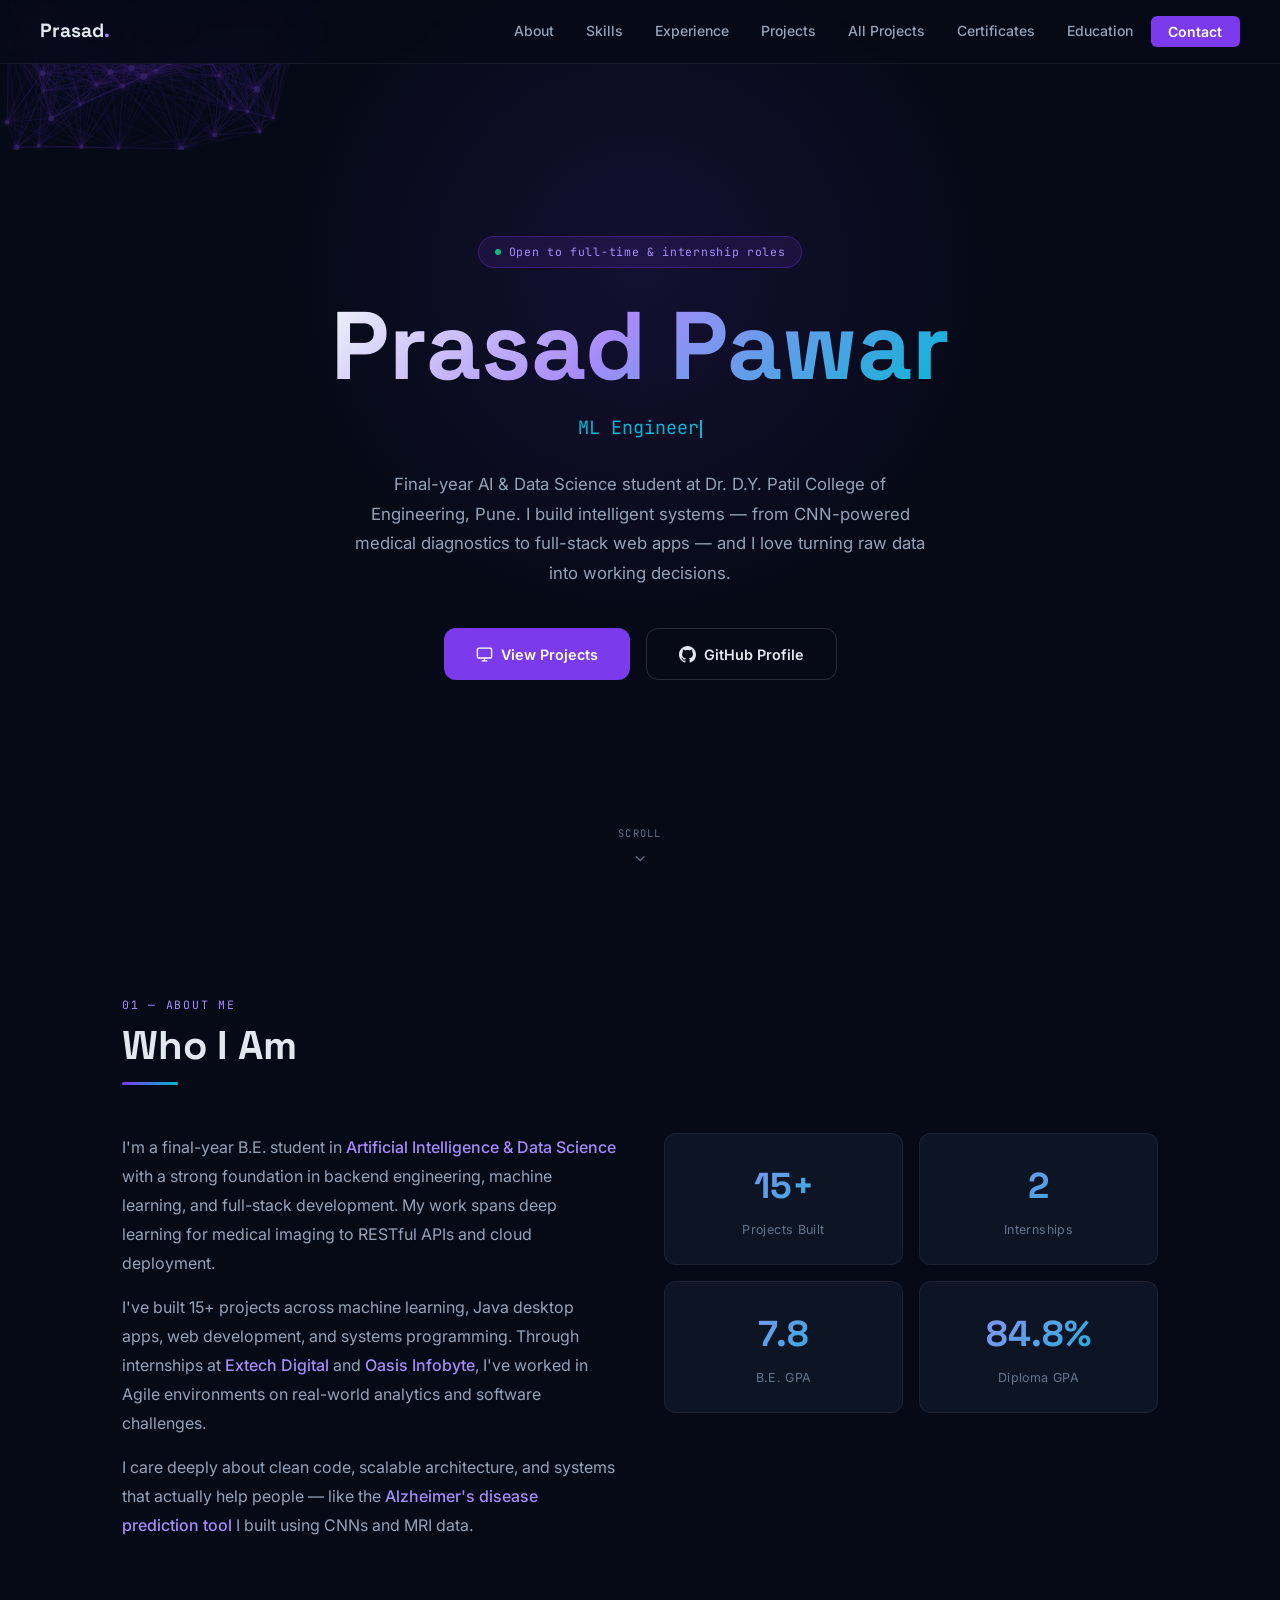
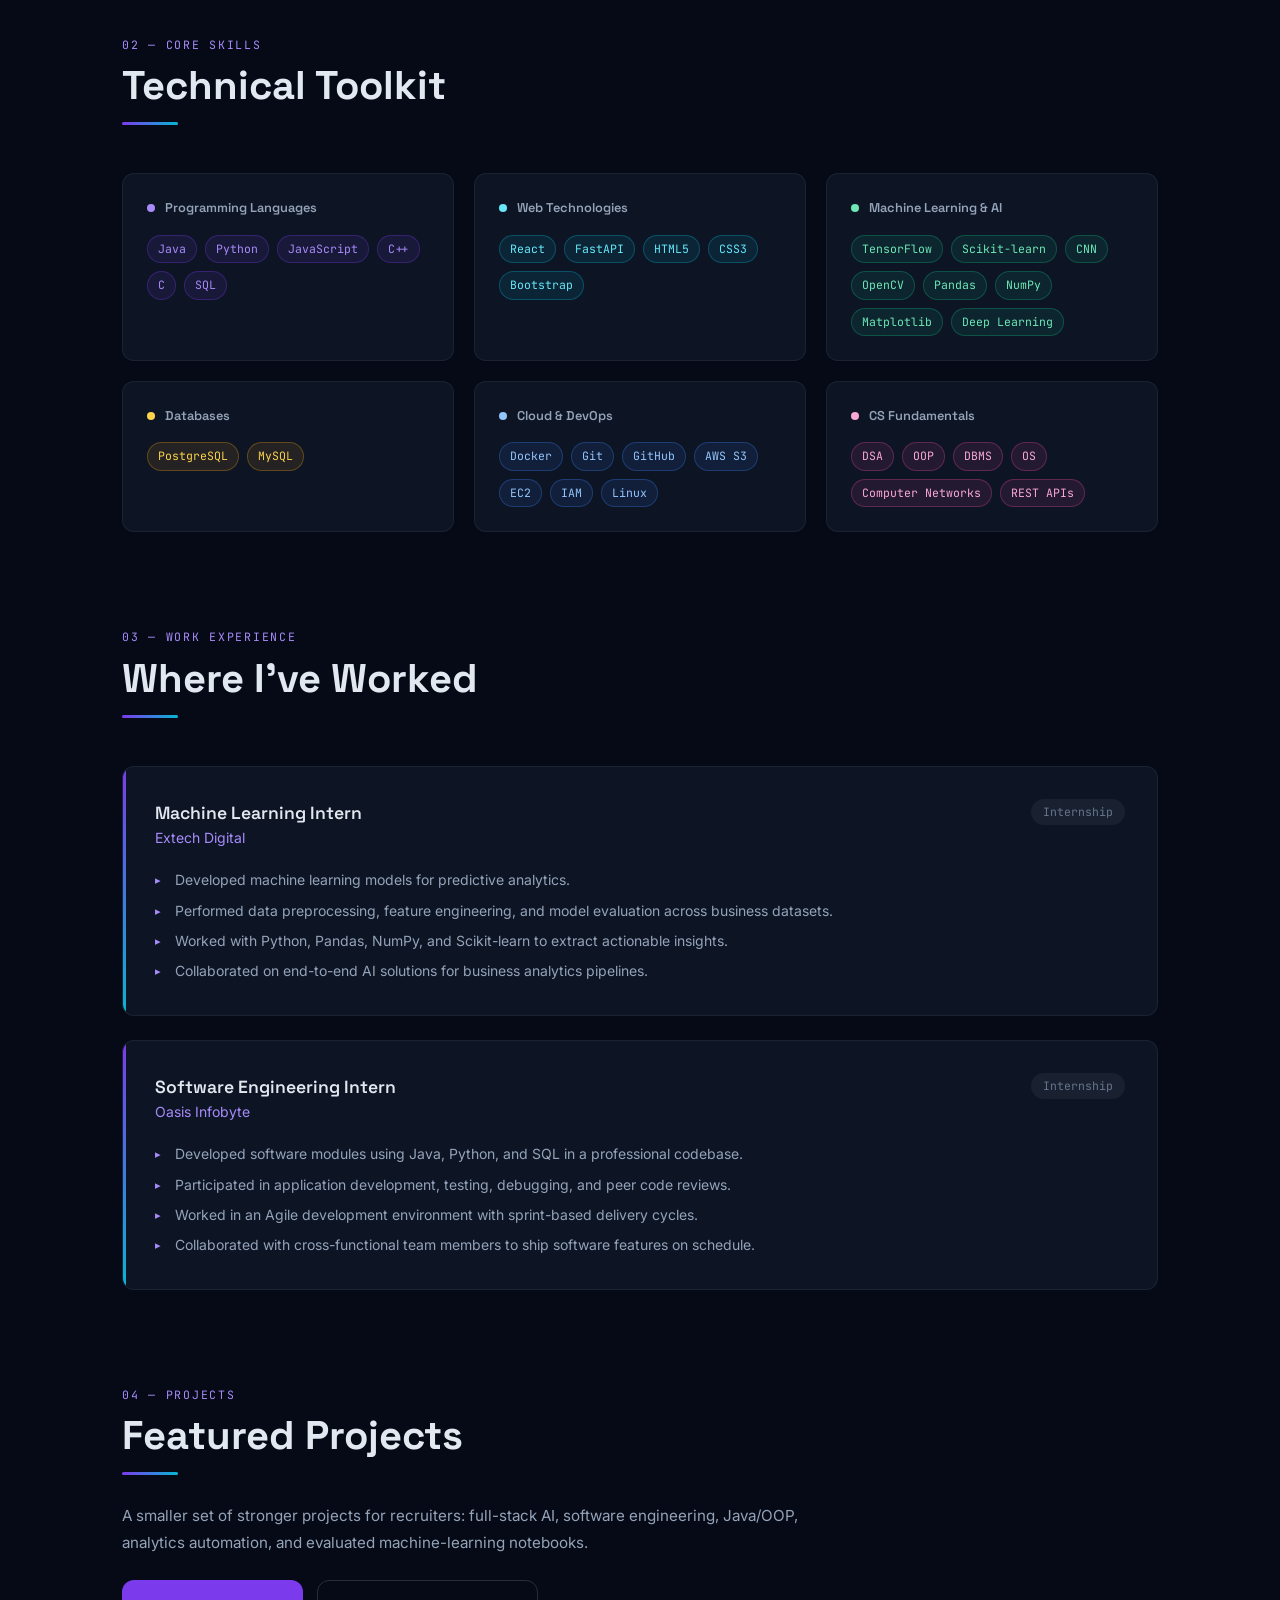
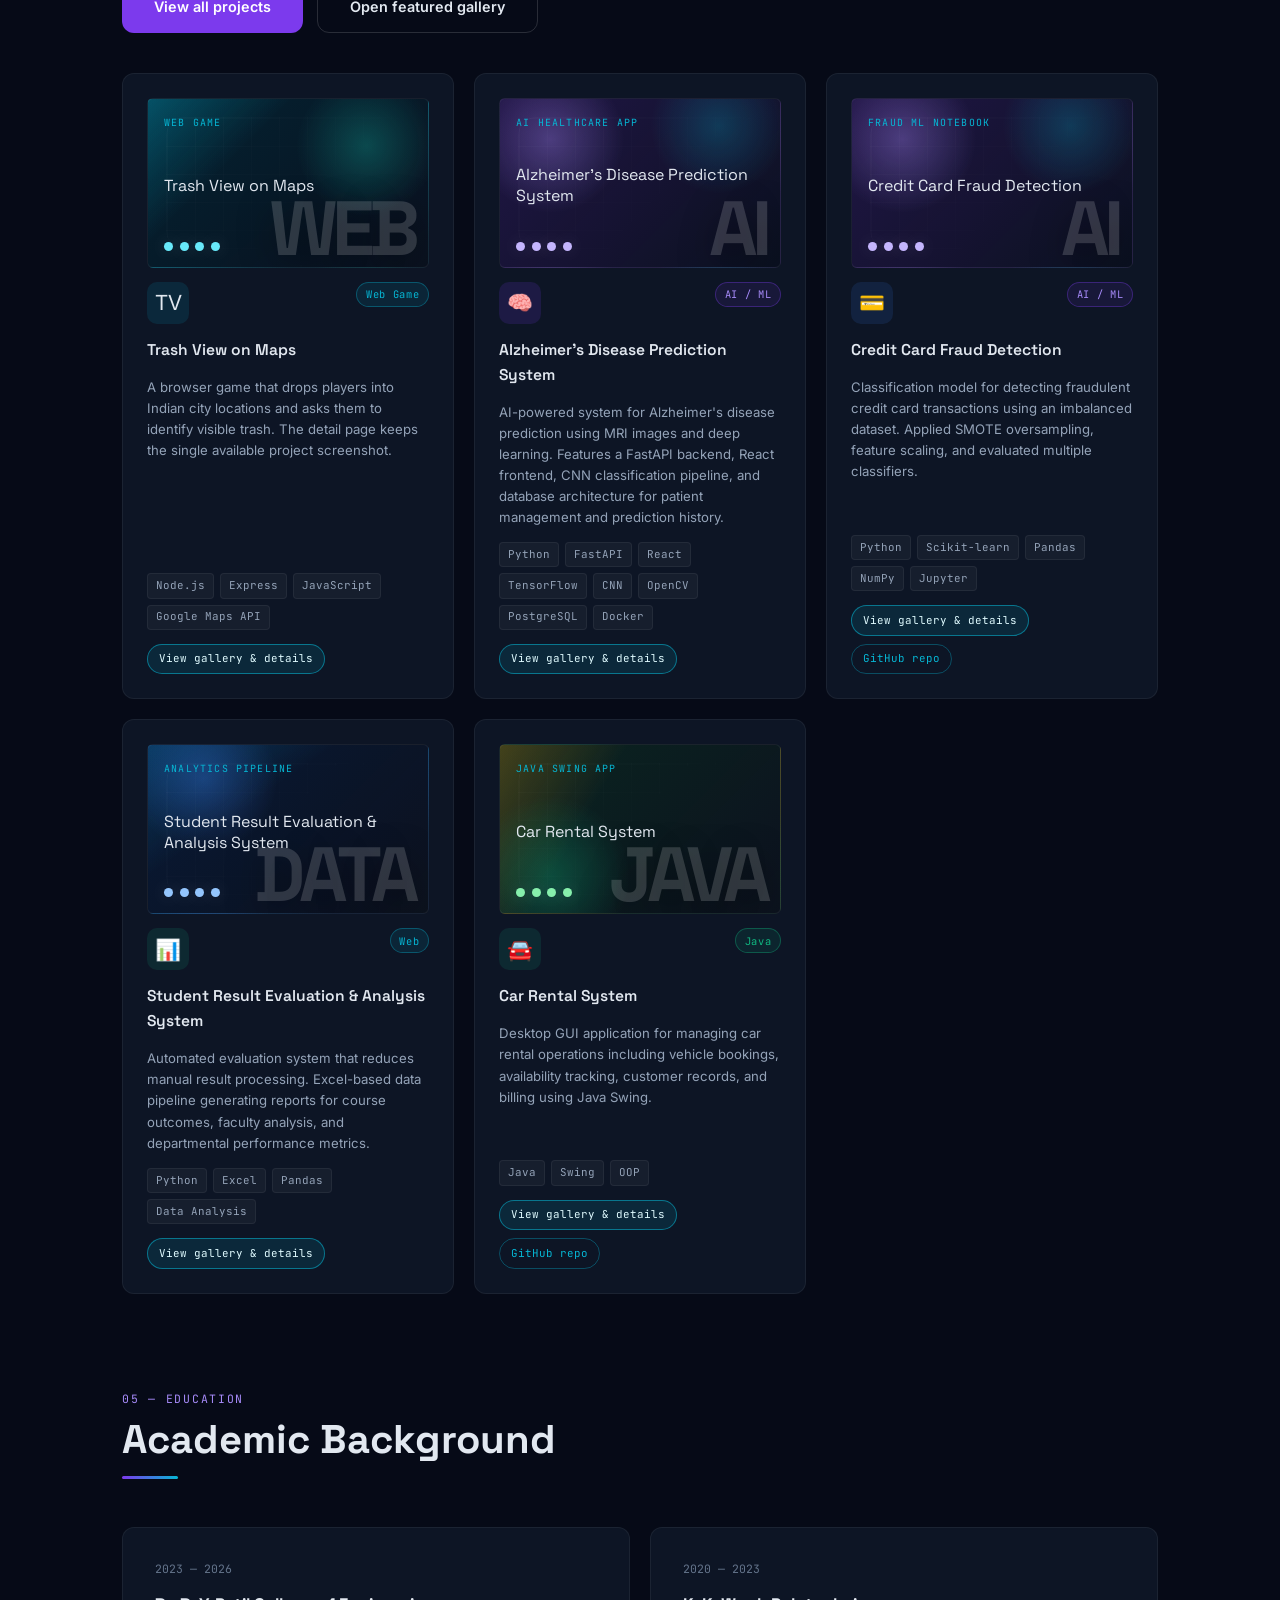
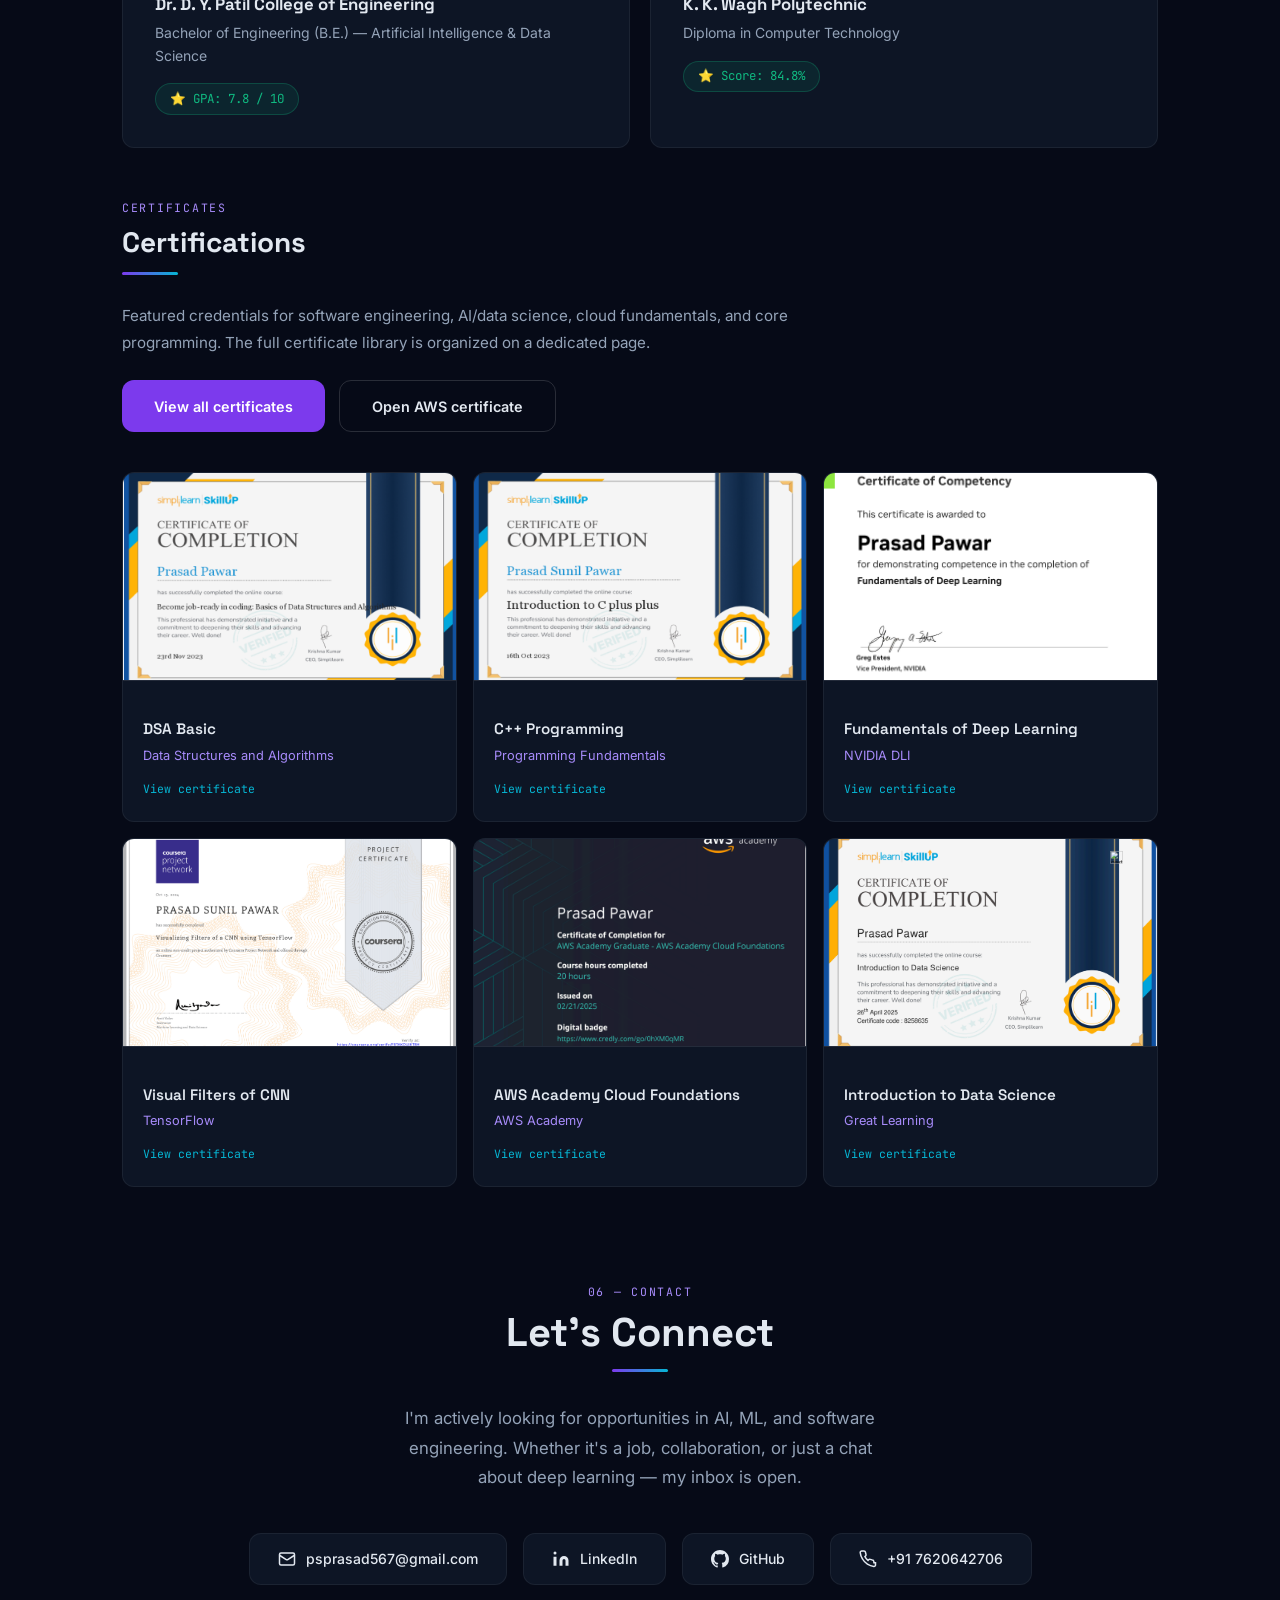
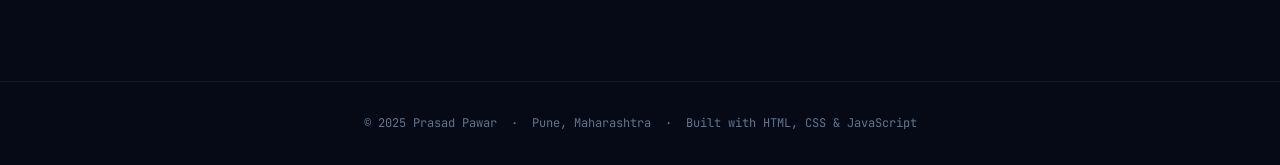
==== commit 4bc1b6e7: "Add certificate library and project banner themes" ====
--- a/index.html
+++ b/index.html
@@ -395,14 +395,53 @@
       position: relative;
     }
 
+    .proj-visual.theme-ai {
+      background:
+        radial-gradient(circle at 18% 24%, rgba(167,139,250,.34), transparent 28%),
+        radial-gradient(circle at 78% 16%, rgba(6,182,212,.24), transparent 26%),
+        linear-gradient(135deg, rgba(34,22,71,.96), rgba(11,17,32,.88));
+    }
+
+    .proj-visual.theme-web {
+      background:
+        linear-gradient(135deg, rgba(6,182,212,.32), transparent 32%),
+        radial-gradient(circle at 78% 28%, rgba(20,184,166,.3), transparent 28%),
+        linear-gradient(140deg, rgba(4,35,50,.96), rgba(10,17,31,.9));
+    }
+
+    .proj-visual.theme-java {
+      background:
+        radial-gradient(circle at 18% 78%, rgba(16,185,129,.3), transparent 30%),
+        linear-gradient(120deg, rgba(245,158,11,.24), transparent 34%),
+        linear-gradient(135deg, rgba(11,38,32,.96), rgba(12,18,30,.9));
+    }
+
+    .proj-visual.theme-data {
+      background:
+        radial-gradient(circle at 20% 20%, rgba(59,130,246,.32), transparent 28%),
+        linear-gradient(145deg, rgba(14,165,233,.24), transparent 36%),
+        linear-gradient(135deg, rgba(9,25,54,.96), rgba(12,18,30,.9));
+    }
+
+    .proj-visual.theme-systems {
+      background:
+        radial-gradient(circle at 82% 20%, rgba(245,158,11,.3), transparent 26%),
+        linear-gradient(135deg, rgba(148,65,12,.18), transparent 34%),
+        linear-gradient(135deg, rgba(38,28,17,.96), rgba(12,18,30,.9));
+    }
+
     .proj-visual::after {
       content: '';
       position: absolute;
-      inset: auto -20% -35% 25%;
-      height: 95px;
-      background: linear-gradient(90deg, rgba(6,182,212,.2), rgba(16,185,129,.18));
-      filter: blur(28px);
-      transform: rotate(-8deg);
+      inset: 18px;
+      border-radius: 18px;
+      border: 1px solid rgba(255,255,255,.08);
+      background-image:
+        linear-gradient(rgba(255,255,255,.07) 1px, transparent 1px),
+        linear-gradient(90deg, rgba(255,255,255,.07) 1px, transparent 1px);
+      background-size: 28px 28px;
+      opacity: .32;
+      mask-image: linear-gradient(135deg, #000, transparent 72%);
     }
 
     .proj-visual-kicker {
@@ -415,6 +454,20 @@
       z-index: 1;
     }
 
+    .proj-visual-mark {
+      position: absolute;
+      right: 0.9rem;
+      bottom: 0.35rem;
+      z-index: 1;
+      font-family: var(--font-d);
+      font-size: clamp(2.4rem, 7vw, 4.8rem);
+      font-weight: 700;
+      line-height: 0.85;
+      letter-spacing: -0.08em;
+      color: rgba(255,255,255,.16);
+      text-shadow: 0 10px 35px rgba(0,0,0,.35);
+    }
+
     .proj-visual-title {
       font-family: var(--font-d);
       font-size: 1rem;
@@ -424,23 +477,27 @@
       z-index: 1;
     }
 
-    .proj-visual-bars {
-      display: grid;
-      gap: 0.38rem;
+    .proj-visual-dots {
+      display: flex;
+      gap: 0.42rem;
       position: relative;
       z-index: 1;
     }
 
-    .proj-visual-bars span {
+    .proj-visual-dots span {
       display: block;
-      height: 8px;
+      width: 9px;
+      height: 9px;
       border-radius: 999px;
-      background: rgba(255,255,255,.1);
-    }
-
-    .proj-visual-bars span:nth-child(1) { width: 82%; }
-    .proj-visual-bars span:nth-child(2) { width: 58%; }
-    .proj-visual-bars span:nth-child(3) { width: 72%; }
+      background: rgba(255,255,255,.42);
+      box-shadow: 0 0 18px rgba(255,255,255,.18);
+    }
+
+    .proj-visual.theme-ai .proj-visual-dots span { background: #c4b5fd; }
+    .proj-visual.theme-web .proj-visual-dots span { background: #67e8f9; }
+    .proj-visual.theme-java .proj-visual-dots span { background: #86efac; }
+    .proj-visual.theme-data .proj-visual-dots span { background: #93c5fd; }
+    .proj-visual.theme-systems .proj-visual-dots span { background: #fcd34d; }
 
     .proj-links { display: flex; flex-wrap: wrap; gap: 0.5rem; }
 
@@ -525,6 +582,23 @@
 
     /* ─── CERTS ─── */
     .certs-grid { display: grid; gap: 1rem; grid-template-columns: repeat(auto-fit, minmax(260px, 1fr)); }
+
+    #education .cert-card:not(.featured-cert) { display: none; }
+
+    .certs-lead {
+      max-width: 680px;
+      color: var(--muted-light);
+      font-size: 0.95rem;
+      line-height: 1.75;
+      margin: -1.25rem 0 1.5rem;
+    }
+
+    .cert-actions {
+      display: flex;
+      flex-wrap: wrap;
+      gap: 0.875rem;
+      margin-bottom: 2.5rem;
+    }
 
     .cert-card {
       background: var(--bg-card); border: 1px solid var(--border-subtle);
@@ -632,6 +706,7 @@
     <li><a href="#experience">Experience</a></li>
     <li><a href="#projects">Projects</a></li>
     <li><a href="projects.html">All Projects</a></li>
+    <li><a href="certificates.html">Certificates</a></li>
     <li><a href="#education">Education</a></li>
     <li><a href="#contact" class="nav-cta">Contact</a></li>
   </ul>
@@ -1079,6 +1154,16 @@
   <h3 class="section-title fi" style="font-size: clamp(1.2rem, 2.5vw, 1.75rem);">Certifications</h3>
   <div class="section-bar fi"></div>
 
+  <p class="certs-lead fi">
+    Featured credentials for software engineering, AI/data science, cloud fundamentals,
+    and core programming. The full certificate library is organized on a dedicated page.
+  </p>
+
+  <div class="cert-actions fi">
+    <a href="certificates.html" class="btn-p">View all certificates</a>
+    <a href="portfolio-assets/certificates/aws-academy-cloud-foundations.pdf" class="btn-s" target="_blank" rel="noopener">Open AWS certificate</a>
+  </div>
+
   <div class="certs-grid">
     <div class="cert-card featured fi">
       <img class="cert-thumb" src="portfolio-assets/cert-aws-mastery.jpg" alt="AWS Mastery Bootcamp certificate">
@@ -1088,7 +1173,7 @@
         <a class="cert-link" href="portfolio-assets/cert-aws-mastery.jpg" target="_blank" rel="noopener">View certificate</a>
       </div>
     </div>
-    <div class="cert-card featured fi">
+    <div class="cert-card featured featured-cert fi">
       <img class="cert-thumb" src="portfolio-assets/cert-dsa-basic.png" alt="DSA Basic certificate">
       <div class="cert-body">
         <div class="cert-name">DSA Basic</div>
@@ -1096,7 +1181,7 @@
         <a class="cert-link" href="portfolio-assets/cert-dsa-basic.png" target="_blank" rel="noopener">View certificate</a>
       </div>
     </div>
-    <div class="cert-card featured fi">
+    <div class="cert-card featured featured-cert fi">
       <img class="cert-thumb" src="portfolio-assets/cert-cpp.png" alt="C++ certificate">
       <div class="cert-body">
         <div class="cert-name">C++ Programming</div>
@@ -1104,7 +1189,7 @@
         <a class="cert-link" href="portfolio-assets/cert-cpp.png" target="_blank" rel="noopener">View certificate</a>
       </div>
     </div>
-    <div class="cert-card featured fi">
+    <div class="cert-card featured featured-cert fi">
       <img class="cert-thumb" src="portfolio-assets/Fundamentals_of_Deep_Learning.png" alt="Fundamentals of Deep Learning certificate">
       <div class="cert-body">
         <div class="cert-name">Fundamentals of Deep Learning</div>
@@ -1112,7 +1197,7 @@
         <a class="cert-link" href="portfolio-assets/Fundamentals_of_Deep_Learning.png" target="_blank" rel="noopener">View certificate</a>
       </div>
     </div>
-    <div class="cert-card featured fi">
+    <div class="cert-card featured featured-cert fi">
       <img class="cert-thumb" src="portfolio-assets/Visual_Filters_CNN_using_Tensorflow.png" alt="Visual Filters of CNN certificate">
       <div class="cert-body">
         <div class="cert-name">Visual Filters of CNN</div>
@@ -1120,7 +1205,7 @@
         <a class="cert-link" href="portfolio-assets/Visual_Filters_CNN_using_Tensorflow.png" target="_blank" rel="noopener">View certificate</a>
       </div>
     </div>
-    <div class="cert-card featured fi">
+    <div class="cert-card featured featured-cert fi">
       <img class="cert-thumb" src="portfolio-assets/certificates/aws-academy-cloud-foundations.png" alt="AWS Academy Cloud Foundations certificate">
       <div class="cert-body">
         <div class="cert-name">AWS Academy Cloud Foundations</div>
@@ -1136,7 +1221,7 @@
         <a class="cert-link" href="portfolio-assets/certificates/business-analysis-basics.pdf" target="_blank" rel="noopener">View certificate</a>
       </div>
     </div>
-    <div class="cert-card featured fi">
+    <div class="cert-card featured featured-cert fi">
       <img class="cert-thumb" src="portfolio-assets/certificates/introduction-to-data-science.png" alt="Introduction to Data Science certificate">
       <div class="cert-body">
         <div class="cert-name">Introduction to Data Science</div>
@@ -1459,12 +1544,15 @@
 
     card.querySelectorAll('.proj-gallery, .proj-shot, .proj-visual').forEach(el => el.remove());
 
+    const theme = item.theme || projectThemeFromCard(card, title);
+    const mark = item.mark || projectThemeMark(theme);
     const visual = document.createElement('div');
-    visual.className = 'proj-visual';
+    visual.className = `proj-visual theme-${theme}`;
     visual.innerHTML = `
       <div class="proj-visual-kicker">${item.visual || 'Project Preview'}</div>
+      <div class="proj-visual-mark">${mark}</div>
       <div class="proj-visual-title">${title}</div>
-      <div class="proj-visual-bars"><span></span><span></span><span></span></div>
+      <div class="proj-visual-dots"><span></span><span></span><span></span><span></span></div>
     `;
     card.insertBefore(visual, card.firstElementChild);
 
@@ -1483,6 +1571,26 @@
     `;
   });
 })();
+
+function projectThemeFromCard(card, title) {
+  const text = `${title} ${card.dataset.cat || ''}`.toLowerCase();
+  if (text.includes('olympic') || text.includes('result evaluation') || text.includes('data eda')) return 'data';
+  if (text.includes('car rental') || text.includes('train') || text.includes('atm') || text.includes('bank') || text.includes('guess')) return 'java';
+  if (text.includes('rsa') || text.includes('hotel') || text.includes('cryptographic')) return 'systems';
+  if (text.includes('diabetes') || text.includes('alzheimer') || text.includes('fraud') || text.includes('cnn') || text.includes('prediction') || text.includes('accident')) return 'ai';
+  if (card.dataset.cat === 'web') return 'web';
+  return card.dataset.cat === 'sys' ? 'systems' : (card.dataset.cat || 'ai');
+}
+
+function projectThemeMark(theme) {
+  return {
+    ai: 'AI',
+    web: 'WEB',
+    java: 'JAVA',
+    data: 'DATA',
+    systems: 'SYS'
+  }[theme] || 'LAB';
+}
 
 document.querySelectorAll('.fbtn').forEach(btn => {
   btn.addEventListener('click', function () {
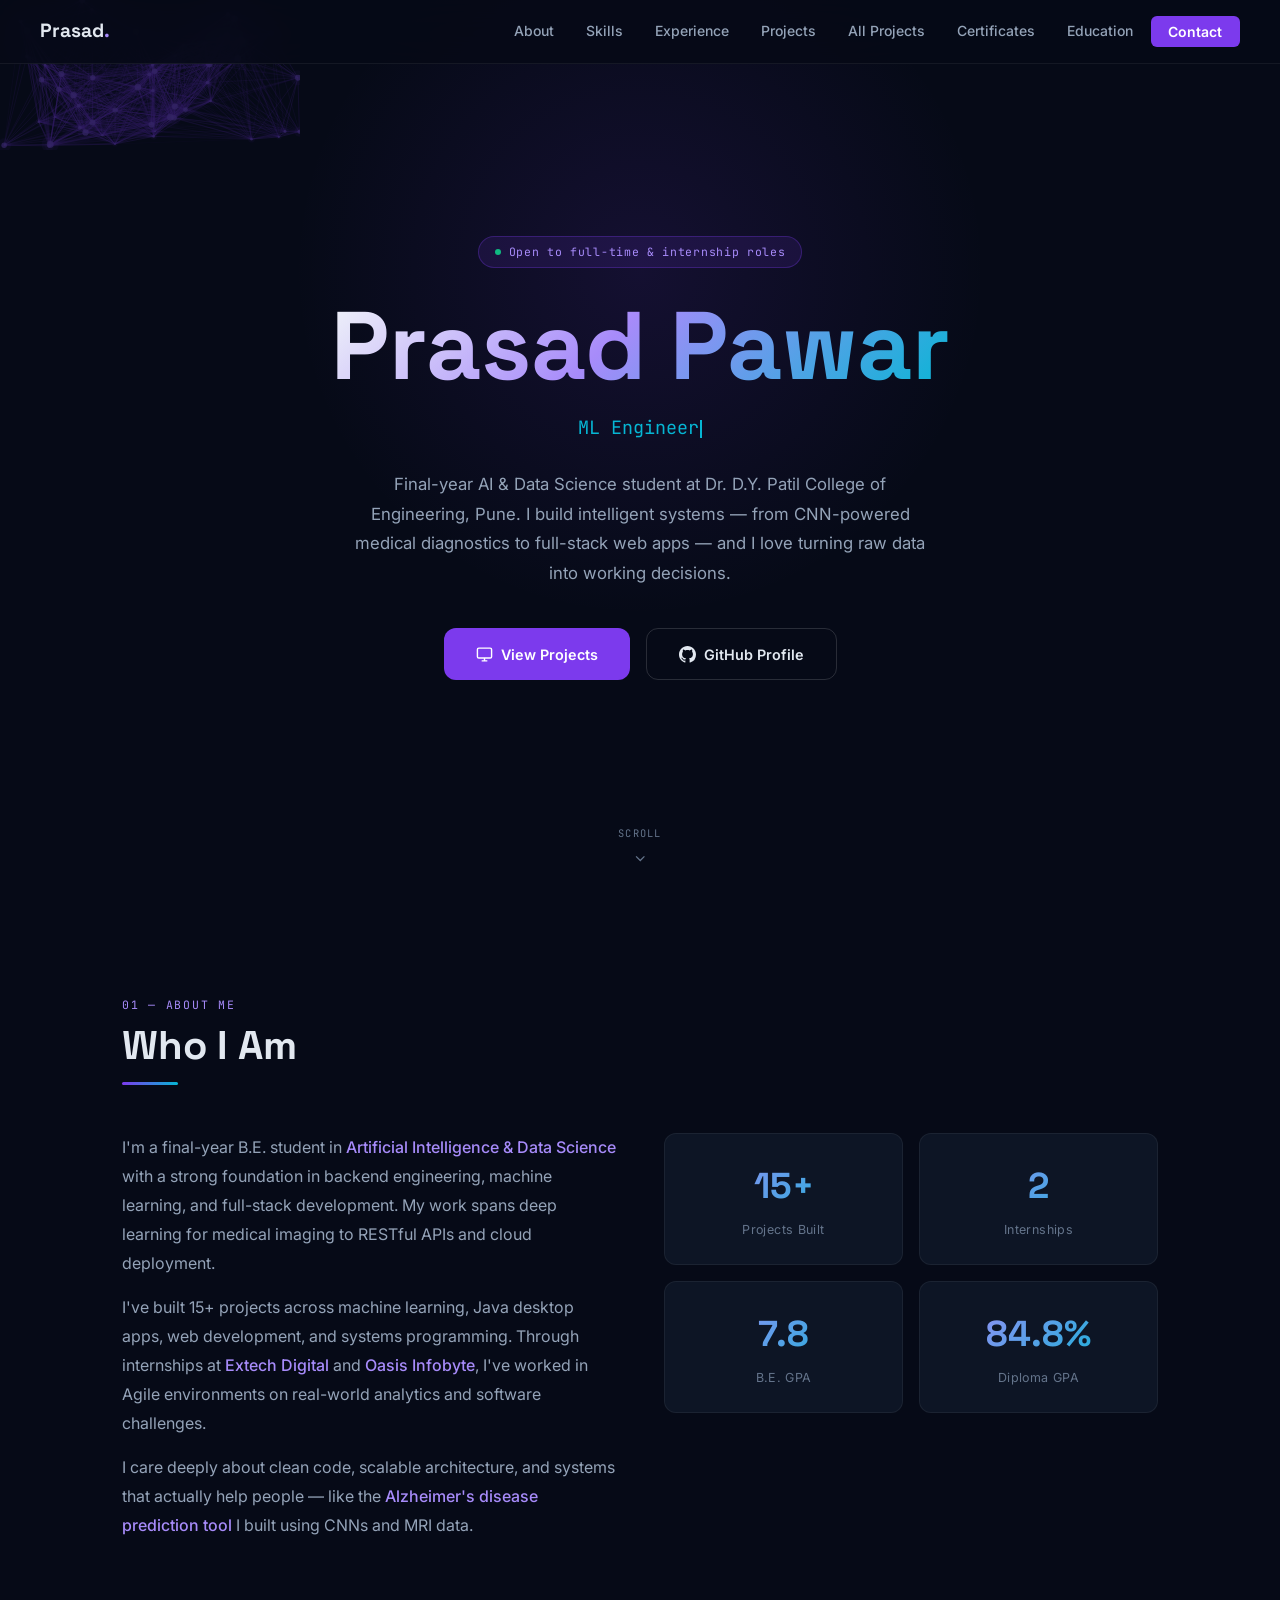
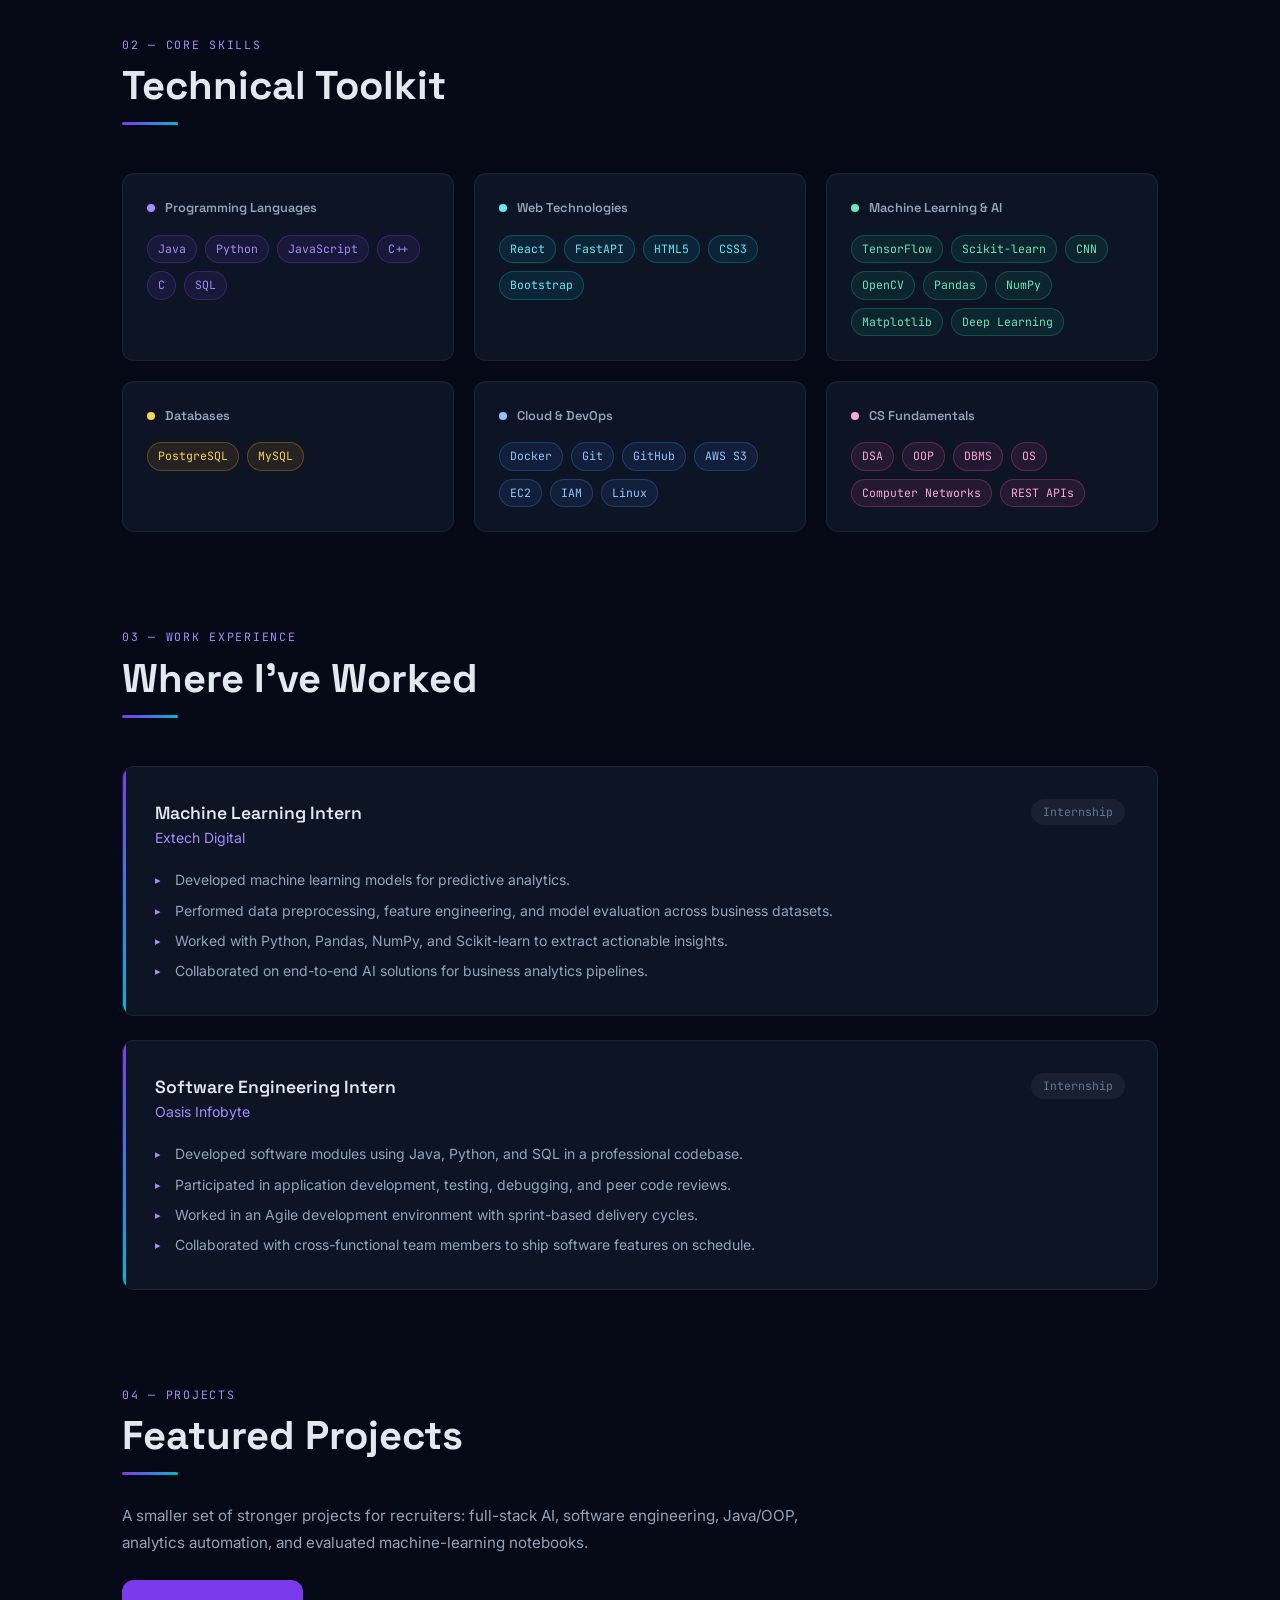
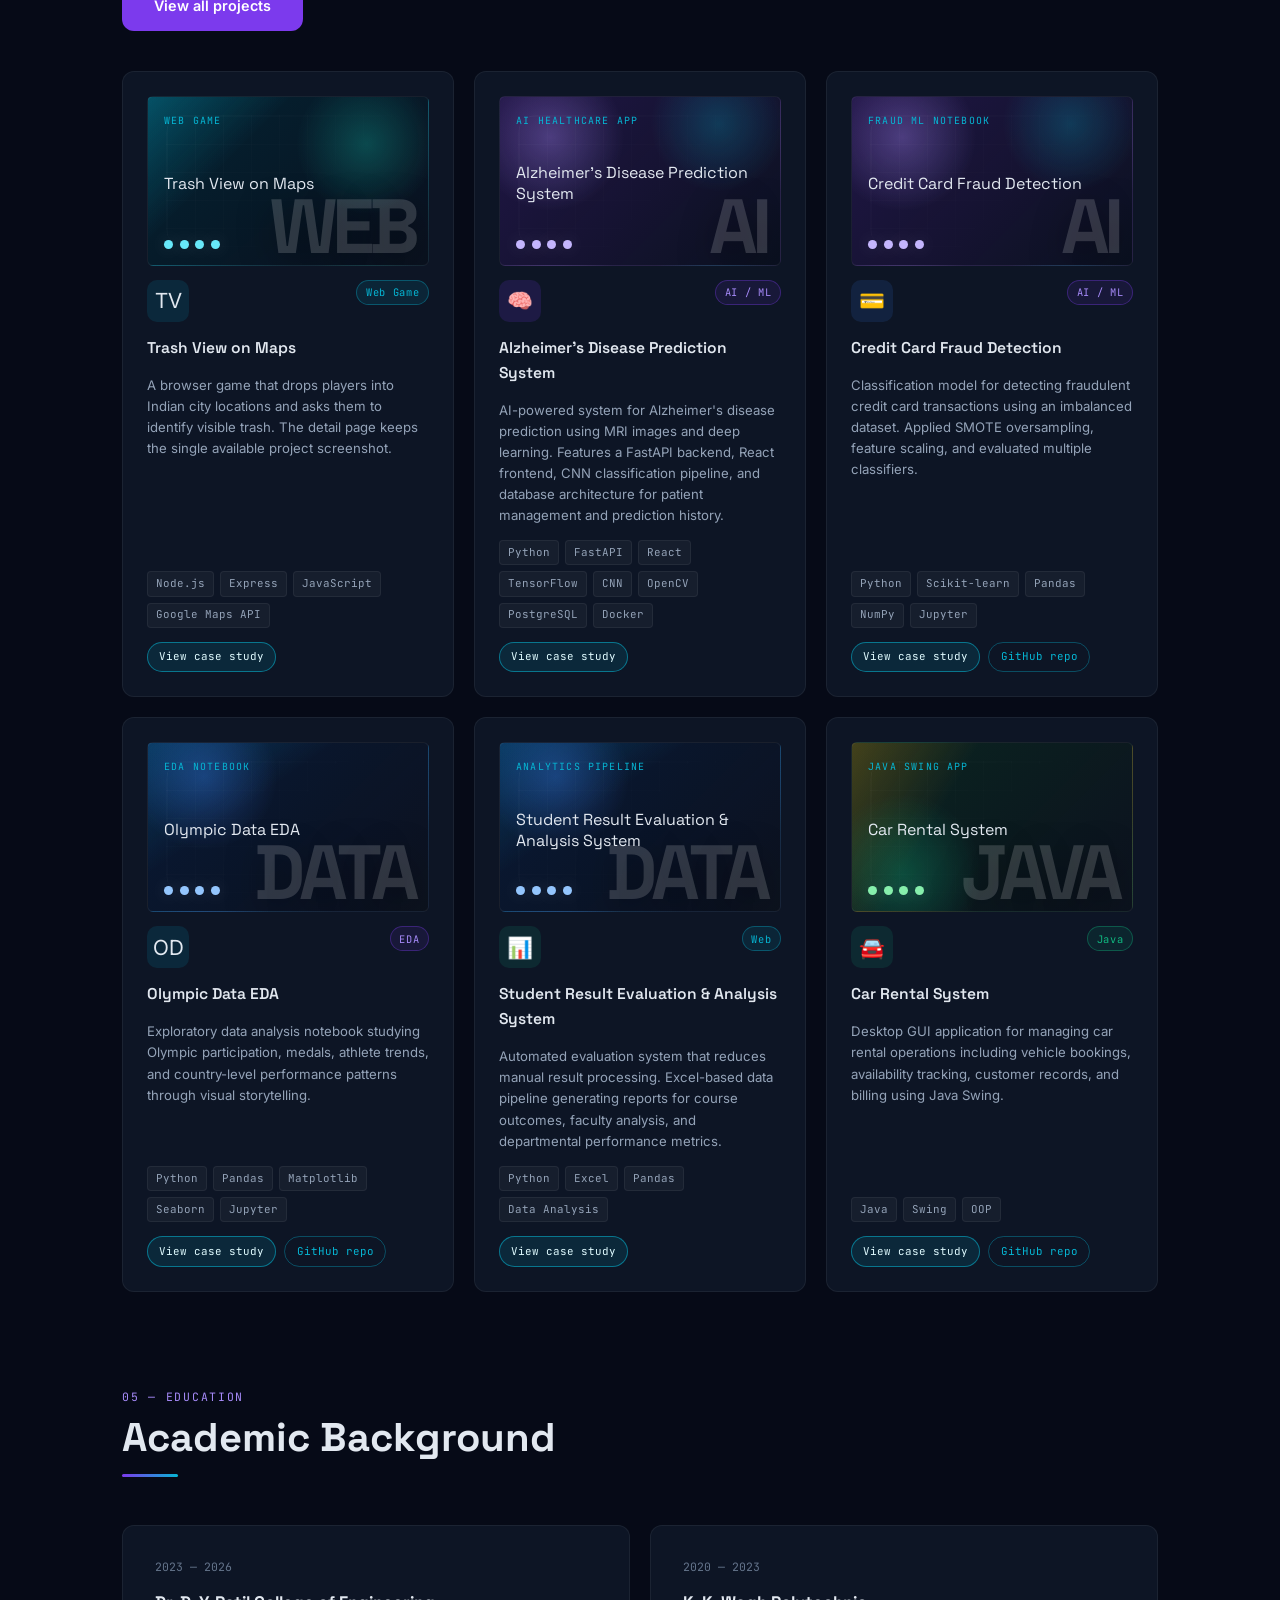
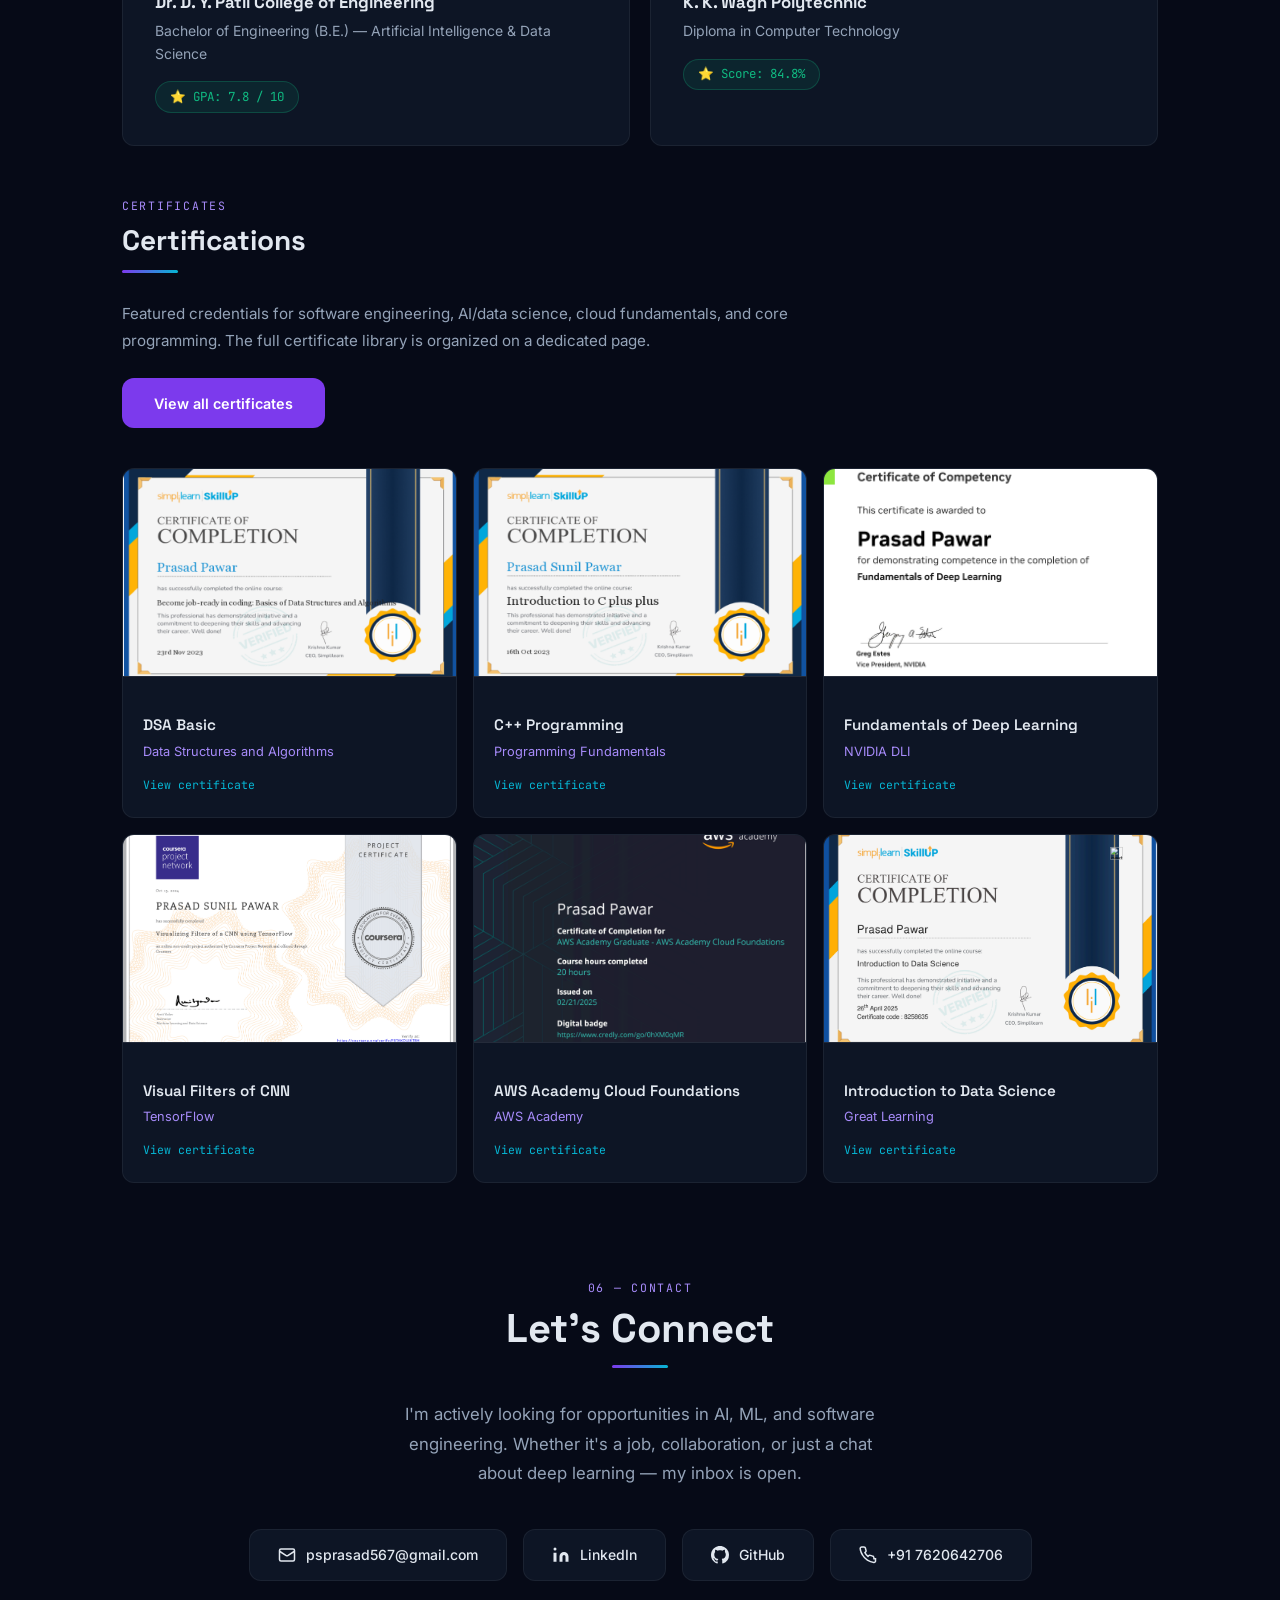
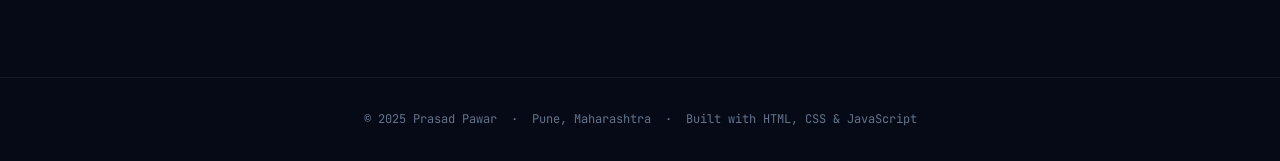
==== commit e7fa6d56: "Refine portfolio pages and featured projects" ====
--- a/index.html
+++ b/index.html
@@ -900,7 +900,6 @@
 
   <div class="project-actions fi">
     <a href="projects.html" class="btn-p">View all projects</a>
-    <a href="project-details.html?project=alzheimers-disease-prediction" class="btn-s">Open featured gallery</a>
   </div>
 
   <div class="projects-grid">
@@ -985,7 +984,7 @@
       </div>
     </div>
 
-    <div class="proj-card" data-cat="ai">
+    <div class="proj-card featured-project" data-cat="ai">
       <div class="proj-top">
         <div class="proj-icon" style="background:rgba(6,182,212,.12)">OD</div>
         <span class="proj-cat cat-ai">EDA</span>
@@ -1161,7 +1160,6 @@
 
   <div class="cert-actions fi">
     <a href="certificates.html" class="btn-p">View all certificates</a>
-    <a href="portfolio-assets/certificates/aws-academy-cloud-foundations.pdf" class="btn-s" target="_blank" rel="noopener">Open AWS certificate</a>
   </div>
 
   <div class="certs-grid">
@@ -1566,7 +1564,7 @@
       ? `<a class="plink" href="${item.repo}" target="_blank" rel="noopener">GitHub repo</a>`
       : '';
     links.innerHTML = `
-      <a class="plink primary" href="project-details.html?project=${item.id}">View gallery & details</a>
+      <a class="plink primary" href="project-details.html?project=${item.id}">View case study</a>
       ${repoLink}
     `;
   });
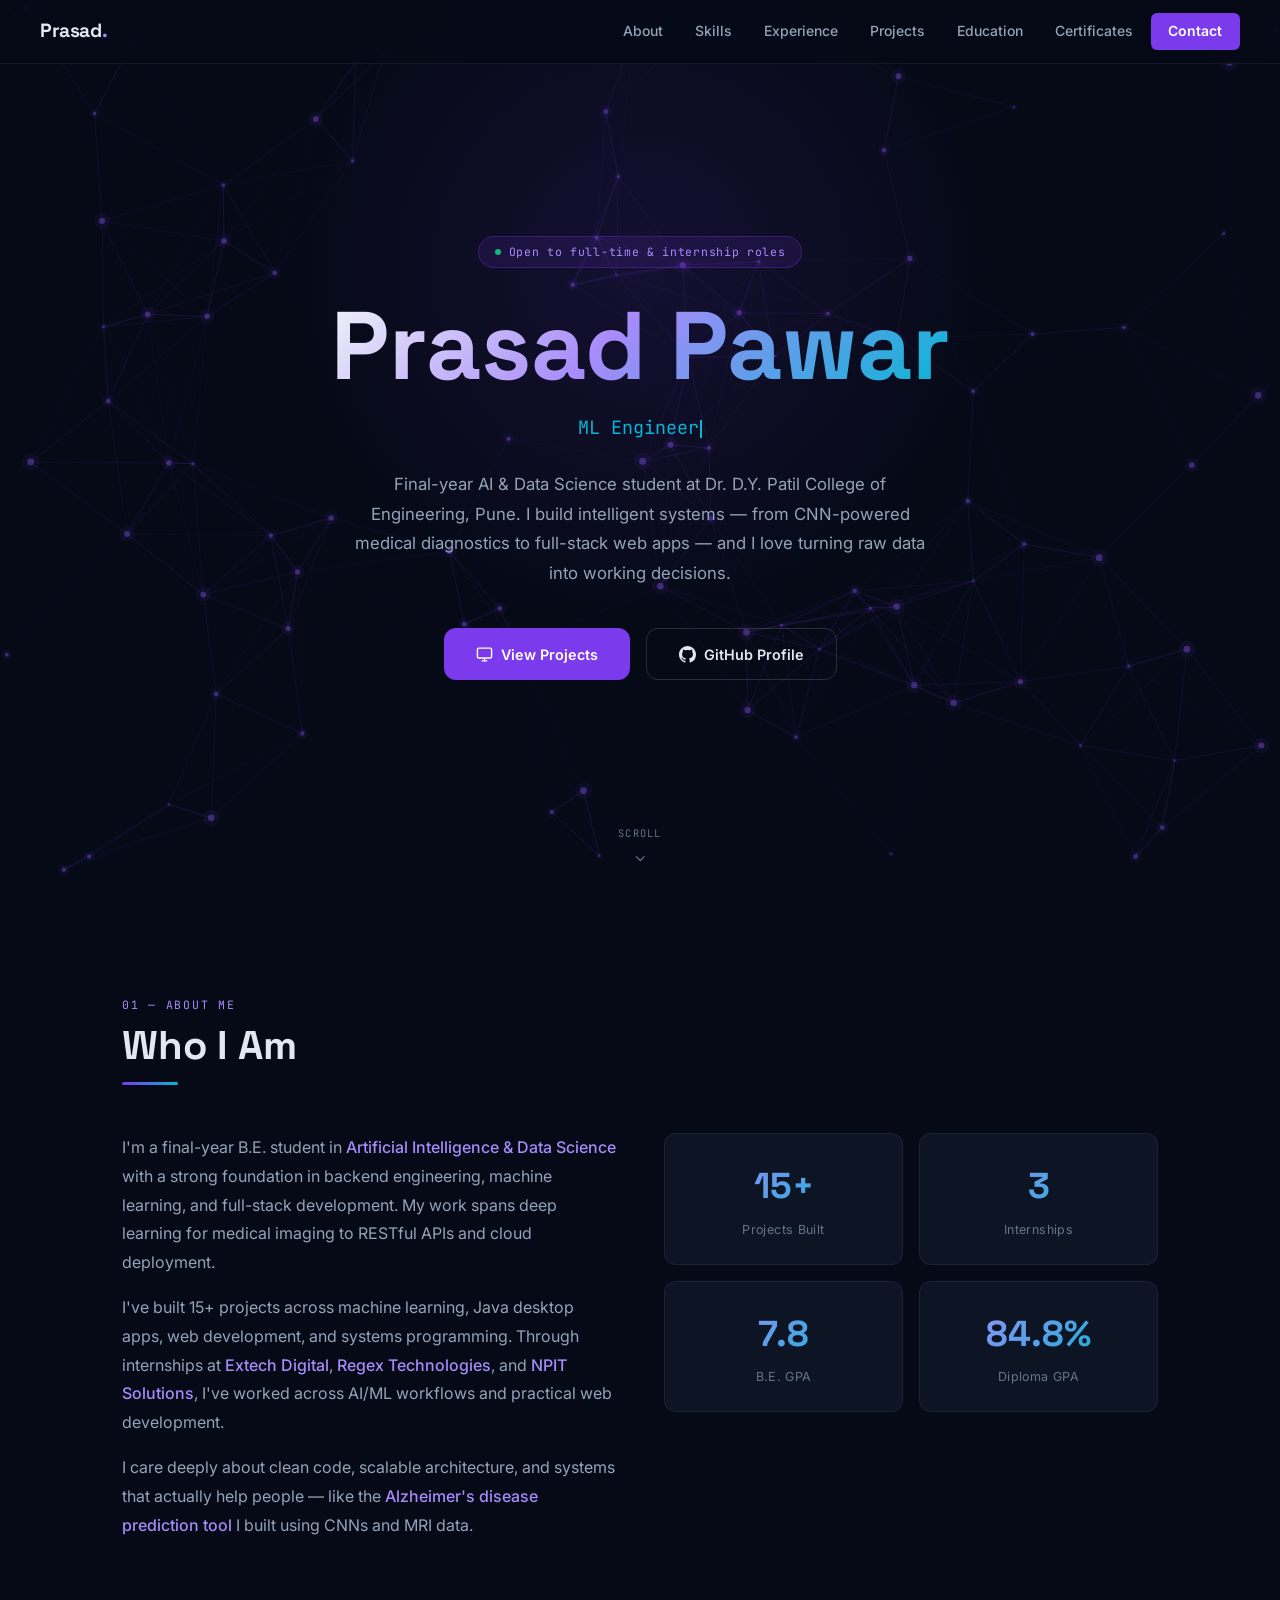
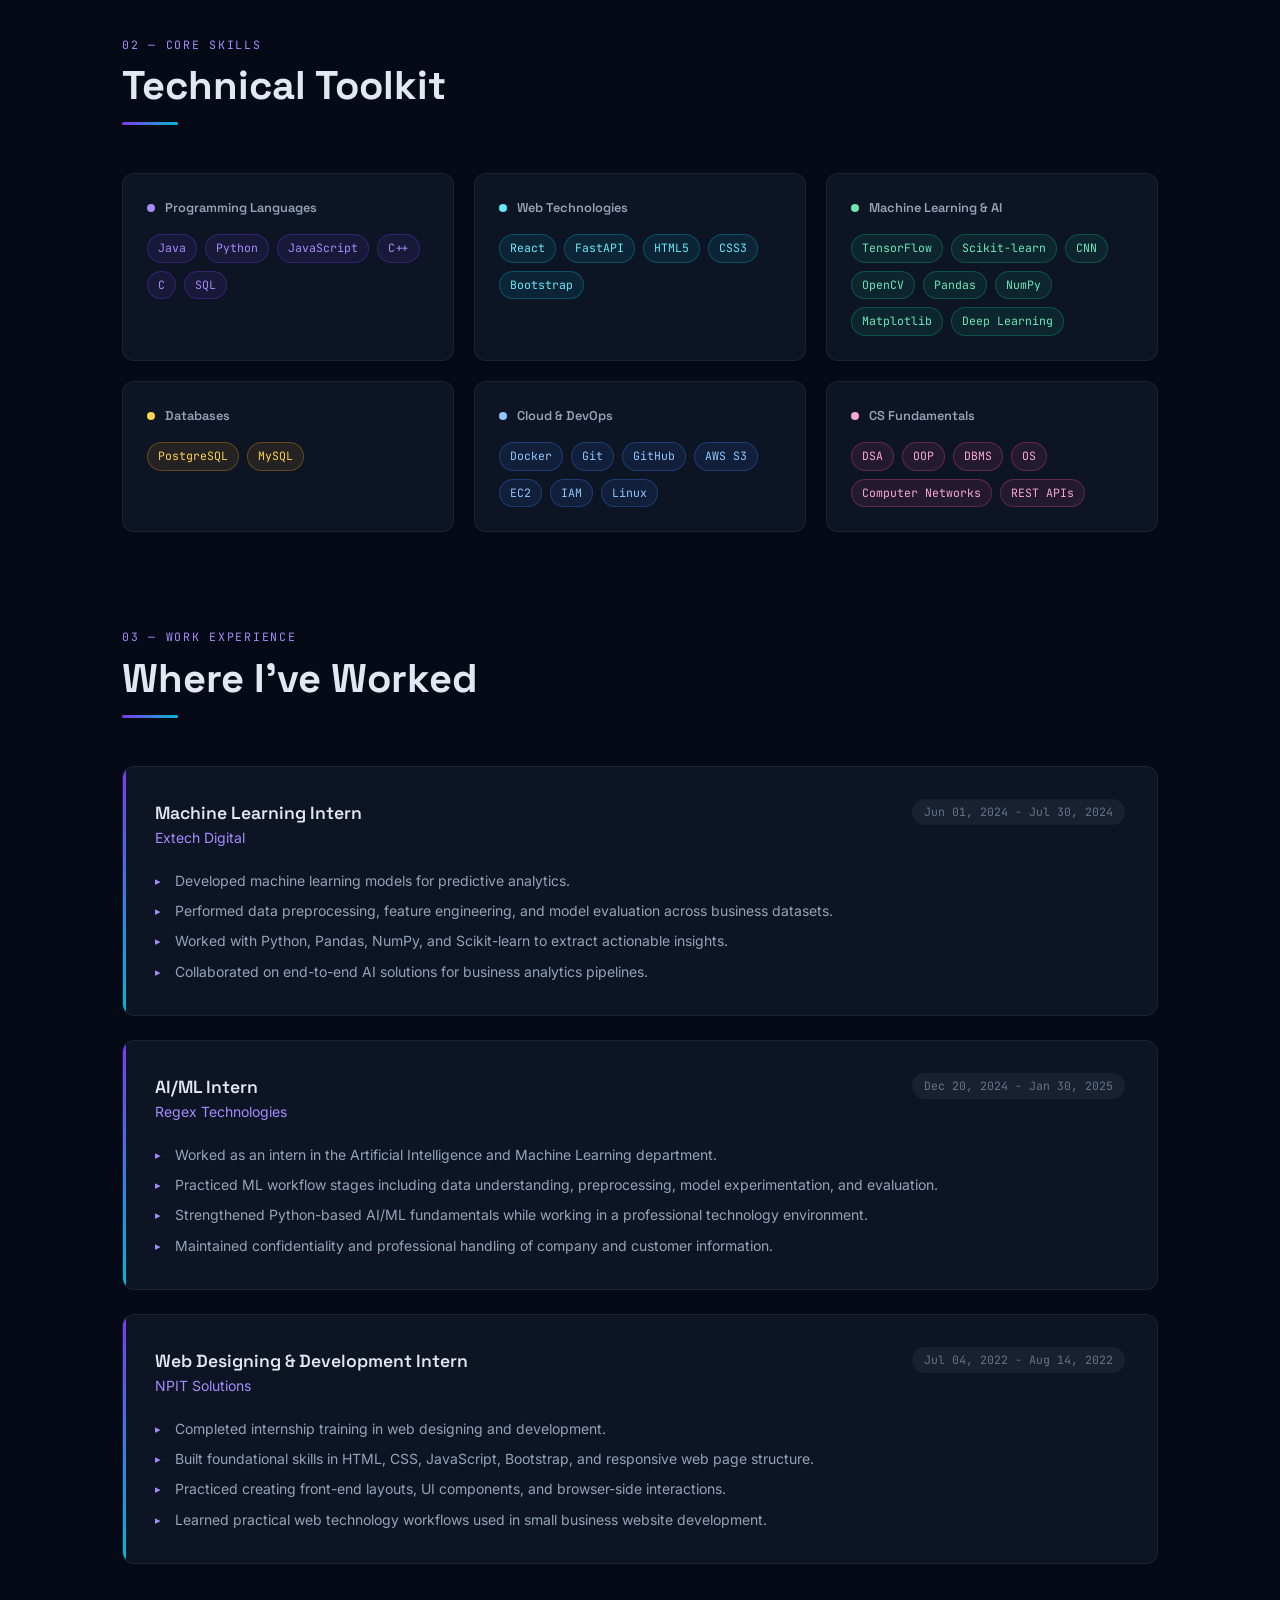
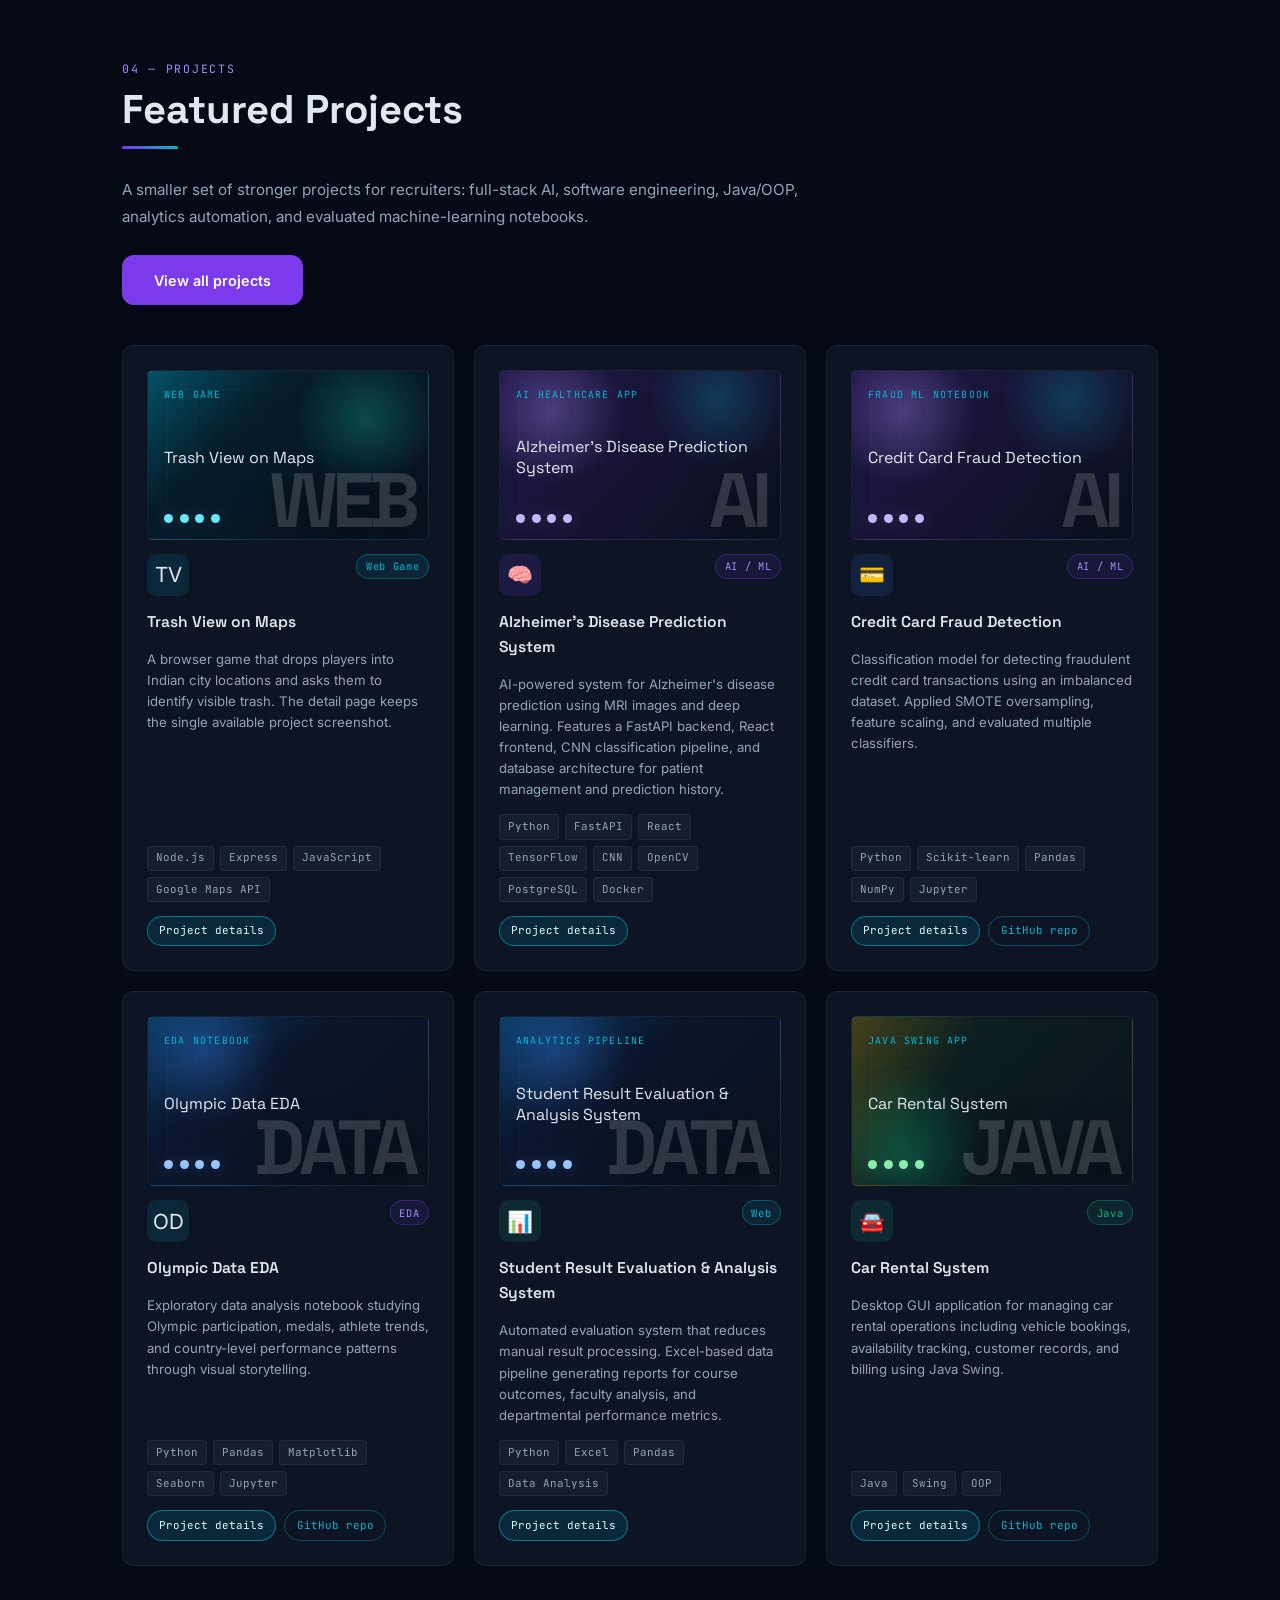
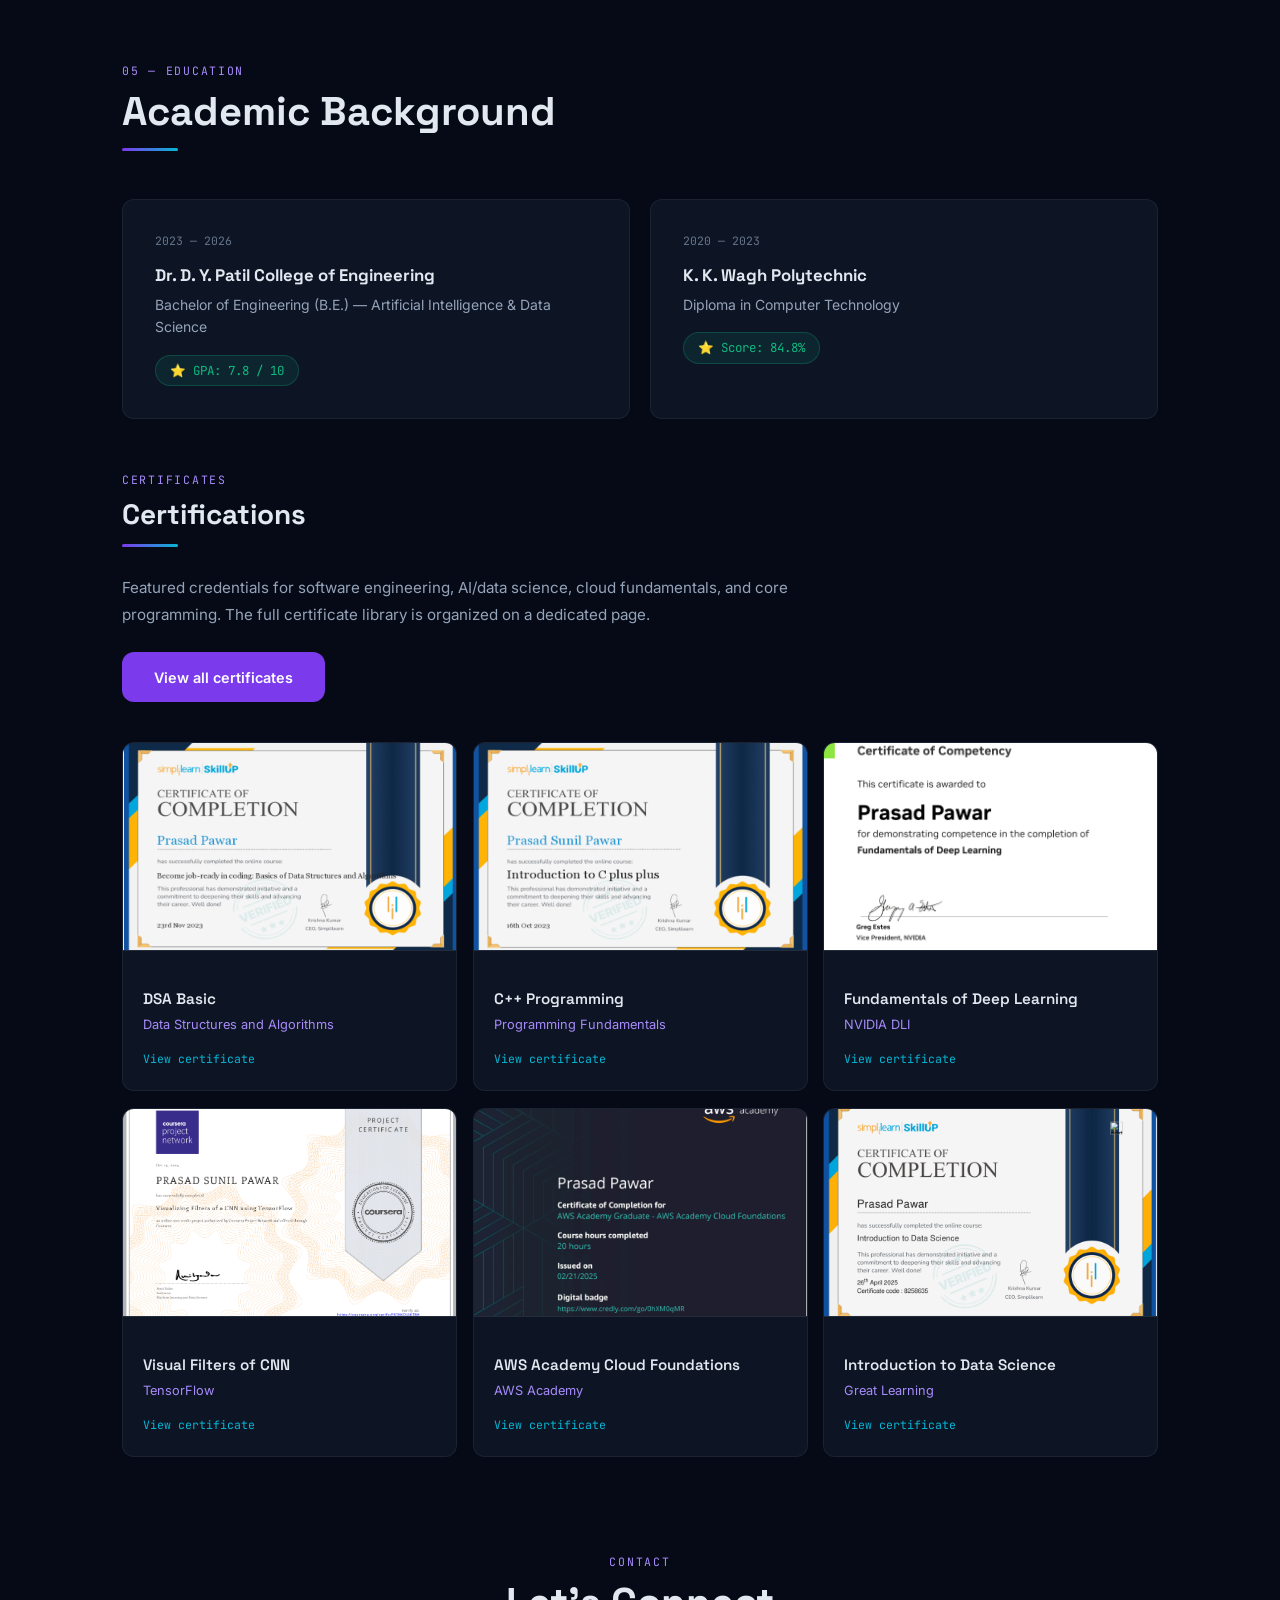
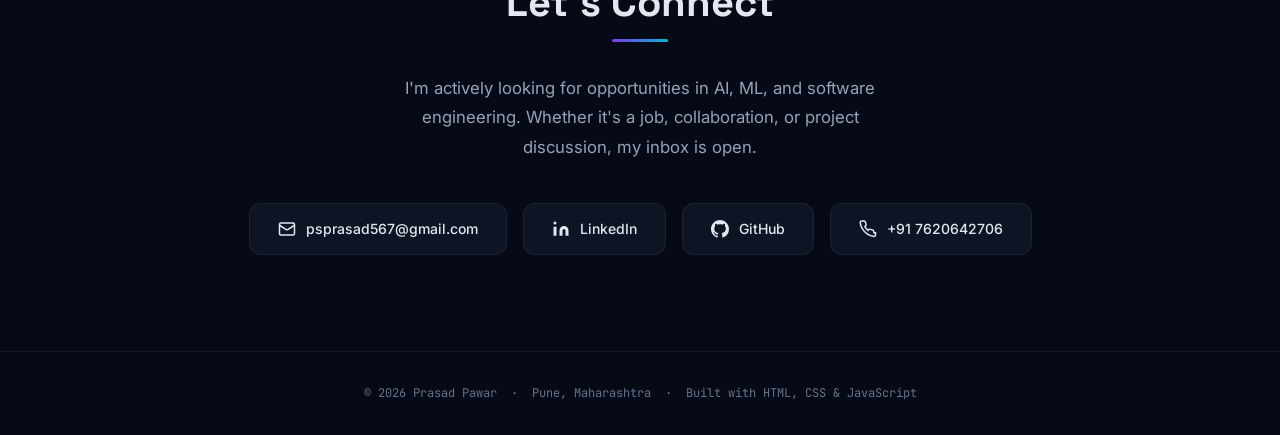
==== commit 8e7b97b0: "Refine portfolio pages and interactions" ====
--- a/index.html
+++ b/index.html
@@ -37,6 +37,11 @@
 
     html { scroll-behavior: smooth; }
 
+    .section-wrap,
+    #certifications {
+      scroll-margin-top: 88px;
+    }
+
     body {
       font-family: var(--font-b);
       background: var(--bg);
@@ -96,9 +101,19 @@
       position: relative; min-height: 100vh;
       display: flex; align-items: center; justify-content: center;
       overflow: hidden; padding: 6rem 2rem 5rem;
-    }
-
-    #neural-canvas { position: absolute; inset: 0; opacity: 0.35; }
+      isolation: isolate;
+    }
+
+    #neural-canvas {
+      position: absolute;
+      inset: 0;
+      z-index: 0;
+      display: block;
+      width: 100%;
+      height: 100%;
+      opacity: 0.55;
+      pointer-events: none;
+    }
 
     /* Radial glow behind text */
     #hero::before {
@@ -107,9 +122,10 @@
       width: 700px; height: 700px;
       background: radial-gradient(circle, rgba(124,58,237,0.12) 0%, transparent 70%);
       pointer-events: none;
-    }
-
-    .hero-content { position: relative; z-index: 1; text-align: center; max-width: 820px; }
+      z-index: 1;
+    }
+
+    .hero-content { position: relative; z-index: 2; text-align: center; max-width: 820px; }
 
     .hero-badge {
       display: inline-flex; align-items: center; gap: 0.5rem;
@@ -174,7 +190,7 @@
     .btn-s:hover { border-color: var(--primary); background: rgba(124,58,237,0.1); transform: translateY(-2px); }
 
     .scroll-hint {
-      position: absolute; bottom: 2rem; left: 50%; transform: translateX(-50%);
+      position: absolute; z-index: 2; bottom: 2rem; left: 50%; transform: translateX(-50%);
       display: flex; flex-direction: column; align-items: center; gap: 0.375rem;
       color: var(--muted); font-family: var(--font-m); font-size: 0.65rem; letter-spacing: 0.12em;
       animation: bob 2.5s ease-in-out infinite;
@@ -694,6 +710,7 @@
       .section-wrap { padding: 4rem 1.25rem; }
     }
   </style>
+  <link rel="stylesheet" href="portfolio-assets/site.css">
 </head>
 <body>
 
@@ -705,9 +722,8 @@
     <li><a href="#skills">Skills</a></li>
     <li><a href="#experience">Experience</a></li>
     <li><a href="#projects">Projects</a></li>
-    <li><a href="projects.html">All Projects</a></li>
-    <li><a href="certificates.html">Certificates</a></li>
     <li><a href="#education">Education</a></li>
+    <li><a href="#certifications">Certificates</a></li>
     <li><a href="#contact" class="nav-cta">Contact</a></li>
   </ul>
   <button class="hamburger" id="hamburger" aria-label="Toggle menu">
@@ -763,8 +779,8 @@
       </p>
       <p>
         I've built 15+ projects across machine learning, Java desktop apps, web development, and systems programming.
-        Through internships at <span class="about-highlight">Extech Digital</span> and <span class="about-highlight">Oasis Infobyte</span>,
-        I've worked in Agile environments on real-world analytics and software challenges.
+        Through internships at <span class="about-highlight">Extech Digital</span>, <span class="about-highlight">Regex Technologies</span>,
+        and <span class="about-highlight">NPIT Solutions</span>, I've worked across AI/ML workflows and practical web development.
       </p>
       <p>
         I care deeply about clean code, scalable architecture, and systems that actually help people —
@@ -777,7 +793,7 @@
         <div class="stat-label">Projects Built</div>
       </div>
       <div class="stat-card">
-        <div class="stat-number">2</div>
+        <div class="stat-number">3</div>
         <div class="stat-label">Internships</div>
       </div>
       <div class="stat-card">
@@ -860,7 +876,7 @@
           <div class="exp-role">Machine Learning Intern</div>
           <div class="exp-company">Extech Digital</div>
         </div>
-        <span class="exp-date">Internship</span>
+        <span class="exp-date">Jun 01, 2024 - Jul 30, 2024</span>
       </div>
       <ul class="exp-bullets">
         <li>Developed machine learning models for predictive analytics.</li>
@@ -872,16 +888,31 @@
     <div class="exp-card fi">
       <div class="exp-header">
         <div>
-          <div class="exp-role">Software Engineering Intern</div>
-          <div class="exp-company">Oasis Infobyte</div>
+          <div class="exp-role">AI/ML Intern</div>
+          <div class="exp-company">Regex Technologies</div>
         </div>
-        <span class="exp-date">Internship</span>
+        <span class="exp-date">Dec 20, 2024 - Jan 30, 2025</span>
       </div>
       <ul class="exp-bullets">
-        <li>Developed software modules using Java, Python, and SQL in a professional codebase.</li>
-        <li>Participated in application development, testing, debugging, and peer code reviews.</li>
-        <li>Worked in an Agile development environment with sprint-based delivery cycles.</li>
-        <li>Collaborated with cross-functional team members to ship software features on schedule.</li>
+        <li>Worked as an intern in the Artificial Intelligence and Machine Learning department.</li>
+        <li>Practiced ML workflow stages including data understanding, preprocessing, model experimentation, and evaluation.</li>
+        <li>Strengthened Python-based AI/ML fundamentals while working in a professional technology environment.</li>
+        <li>Maintained confidentiality and professional handling of company and customer information.</li>
+      </ul>
+    </div>
+    <div class="exp-card fi">
+      <div class="exp-header">
+        <div>
+          <div class="exp-role">Web Designing & Development Intern</div>
+          <div class="exp-company">NPIT Solutions</div>
+        </div>
+        <span class="exp-date">Jul 04, 2022 - Aug 14, 2022</span>
+      </div>
+      <ul class="exp-bullets">
+        <li>Completed internship training in web designing and development.</li>
+        <li>Built foundational skills in HTML, CSS, JavaScript, Bootstrap, and responsive web page structure.</li>
+        <li>Practiced creating front-end layouts, UI components, and browser-side interactions.</li>
+        <li>Learned practical web technology workflows used in small business website development.</li>
       </ul>
     </div>
   </div>
@@ -1149,7 +1180,7 @@
 
   <br><br>
 
-  <p class="section-eyebrow fi">Certificates</p>
+  <p class="section-eyebrow fi" id="certifications">Certificates</p>
   <h3 class="section-title fi" style="font-size: clamp(1.2rem, 2.5vw, 1.75rem);">Certifications</h3>
   <div class="section-bar fi"></div>
 
@@ -1288,13 +1319,13 @@
 
 <!-- ═══════════════ CONTACT ═══════════════ -->
 <div class="section-wrap" id="contact" style="padding-top: 0; text-align: center;">
-  <p class="section-eyebrow fi" style="justify-content: center; display: flex;">06 — Contact</p>
+  <p class="section-eyebrow fi" style="justify-content: center; display: flex;">Contact</p>
   <h2 class="section-title fi">Let's Connect</h2>
   <div class="section-bar fi" style="margin: 0.875rem auto 2rem;"></div>
 
   <p class="contact-desc fi">
     I'm actively looking for opportunities in AI, ML, and software engineering.
-    Whether it's a job, collaboration, or just a chat about deep learning — my inbox is open.
+    Whether it's a job, collaboration, or project discussion, my inbox is open.
   </p>
 
   <div class="contact-links fi">
@@ -1319,7 +1350,7 @@
 
 <!-- ═══════════════ FOOTER ═══════════════ -->
 <footer>
-  © 2025 Prasad Pawar &nbsp;·&nbsp; Pune, Maharashtra &nbsp;·&nbsp; Built with HTML, CSS & JavaScript
+  &copy; 2026 Prasad Pawar &nbsp;&middot;&nbsp; Pune, Maharashtra &nbsp;&middot;&nbsp; Built with HTML, CSS & JavaScript
 </footer>
 
 <script>
@@ -1329,12 +1360,17 @@
   const ctx = canvas.getContext('2d');
   let W, H, nodes = [];
 
-  const NODE_COUNT = 55;
-  const MAX_DIST = 160;
+  const NODE_COUNT = 95;
+  const MAX_DIST = 190;
 
   function resize() {
-    W = canvas.width = canvas.offsetWidth;
-    H = canvas.height = canvas.offsetHeight;
+    const dpr = Math.min(window.devicePixelRatio || 1, 2);
+    const rect = canvas.getBoundingClientRect();
+    W = rect.width;
+    H = rect.height;
+    canvas.width = Math.floor(W * dpr);
+    canvas.height = Math.floor(H * dpr);
+    ctx.setTransform(dpr, 0, 0, dpr, 0, 0);
   }
 
   function initNodes() {
@@ -1564,7 +1600,7 @@
       ? `<a class="plink" href="${item.repo}" target="_blank" rel="noopener">GitHub repo</a>`
       : '';
     links.innerHTML = `
-      <a class="plink primary" href="project-details.html?project=${item.id}">View case study</a>
+      <a class="plink primary" href="project-details.html?project=${item.id}">Project details</a>
       ${repoLink}
     `;
   });
@@ -1612,7 +1648,8 @@
     entries.forEach(e => {
       if (e.isIntersecting) {
         e.target.classList.add('vis');
-        io.unobserve(e.target);
+      } else {
+        e.target.classList.remove('vis');
       }
     });
   }, { threshold: 0.12 });
--- a/portfolio-assets/site.css
+++ b/portfolio-assets/site.css
@@ -0,0 +1,783 @@
+/*
+  Shared portfolio visual system.
+  Extracted from the index page styling so every page uses the same colors,
+  navigation treatment, cards, background atmosphere, and contact footer.
+*/
+
+*, *::before, *::after {
+  box-sizing: border-box;
+}
+
+:root {
+  --bg: #060A17;
+  --bg-card: #0D1525;
+  --bg-card-hover: #121e35;
+  --border: rgba(124,58,237,0.25);
+  --border-subtle: rgba(255,255,255,0.06);
+  --primary: #7C3AED;
+  --primary-light: #A78BFA;
+  --primary-glow: rgba(124,58,237,0.35);
+  --secondary: #06B6D4;
+  --secondary-glow: rgba(6,182,212,0.3);
+  --accent: #10B981;
+  --accent-glow: rgba(16,185,129,0.3);
+  --orange: #F59E0B;
+  --gold: var(--orange);
+  --text: #E2E8F0;
+  --muted: #64748B;
+  --muted-light: #94A3B8;
+  --quiet: var(--muted);
+  --soft: var(--muted-light);
+  --line: var(--border-subtle);
+  --line-strong: var(--border);
+  --panel: var(--bg-card);
+  --panel-2: var(--bg-card-hover);
+  --cyan: var(--secondary);
+  --green: var(--accent);
+  --violet: var(--primary-light);
+  --font-d: 'Space Grotesk', system-ui, sans-serif;
+  --font-b: 'Inter', system-ui, sans-serif;
+  --font-m: 'JetBrains Mono', monospace;
+  --font-display: var(--font-d);
+  --font-body: var(--font-b);
+  --font-mono: var(--font-m);
+  --display: var(--font-d);
+  --mono: var(--font-m);
+  --r: 12px;
+  --r-sm: 6px;
+  --radius: var(--r);
+  --tr: 0.3s cubic-bezier(0.4,0,0.2,1);
+  --speed: var(--tr);
+}
+
+html {
+  scroll-behavior: smooth;
+  background: var(--bg);
+}
+
+body {
+  min-height: 100vh;
+  margin: 0;
+  font-family: var(--font-b);
+  color: var(--text);
+  line-height: 1.6;
+  overflow-x: hidden;
+  background: var(--bg) !important;
+}
+
+body::before {
+  content: none !important;
+  display: none !important;
+}
+
+a {
+  color: inherit;
+}
+
+::-webkit-scrollbar { width: 4px; }
+::-webkit-scrollbar-track { background: var(--bg); }
+::-webkit-scrollbar-thumb { background: var(--primary); border-radius: 2px; }
+
+.section-wrap,
+#certifications,
+#contact {
+  scroll-margin-top: 88px;
+}
+
+.section-wrap {
+  padding: 6rem 2rem;
+  max-width: 1100px;
+  margin: 0 auto;
+}
+
+.section-eyebrow {
+  font-family: var(--font-m);
+  font-size: 0.72rem;
+  color: var(--primary-light);
+  letter-spacing: 0.15em;
+  text-transform: uppercase;
+  margin-bottom: 0.625rem;
+}
+
+.section-title {
+  font-family: var(--font-d);
+  font-size: clamp(1.75rem, 4vw, 2.5rem);
+  font-weight: 700;
+  color: var(--text);
+  margin-bottom: 0.875rem;
+  line-height: 1.1;
+}
+
+.section-bar {
+  width: 56px;
+  height: 3px;
+  background: linear-gradient(to right, var(--primary), var(--secondary));
+  border-radius: 2px;
+  margin-bottom: 3rem;
+}
+
+/* Shared navigation: supports index.html and secondary pages. */
+#navbar,
+.site-nav {
+  position: fixed;
+  top: 0;
+  left: 0;
+  right: 0;
+  z-index: 100;
+  height: 64px;
+  padding: 0 2.5rem;
+  display: flex;
+  align-items: center;
+  justify-content: space-between;
+  background: rgba(6,10,23,0.85) !important;
+  backdrop-filter: blur(20px);
+  border-bottom: 1px solid var(--border-subtle);
+}
+
+#navbar .nav-logo,
+.site-nav .nav-logo {
+  font-family: var(--font-d);
+  font-size: 1.2rem;
+  font-weight: 700;
+  color: var(--text);
+  text-decoration: none;
+  letter-spacing: -0.02em;
+}
+
+#navbar .nav-logo span,
+.site-nav .nav-logo span {
+  color: var(--primary-light);
+}
+
+#navbar .nav-links,
+.site-nav .site-links {
+  display: flex;
+  align-items: center;
+  gap: 0.25rem;
+  min-width: 0;
+  list-style: none;
+}
+
+#navbar .nav-links a,
+.site-nav .site-links a {
+  display: inline-flex;
+  align-items: center;
+  justify-content: center;
+  color: var(--muted-light);
+  text-decoration: none;
+  padding: 0.4rem 0.875rem;
+  border-radius: var(--r-sm);
+  font-size: 0.875rem;
+  font-weight: 500;
+  transition: color var(--tr), background var(--tr), transform var(--tr);
+}
+
+#navbar .nav-links a:hover,
+.site-nav .site-links a:hover,
+.site-nav .site-links a.active {
+  color: var(--text);
+  background: rgba(255,255,255,0.05);
+}
+
+#navbar .nav-cta,
+.site-nav .site-cta {
+  background: var(--primary) !important;
+  color: #fff !important;
+  padding: 0.45rem 1.1rem !important;
+  border-radius: var(--r-sm) !important;
+  font-weight: 600 !important;
+}
+
+#navbar .nav-cta:hover,
+.site-nav .site-cta:hover {
+  background: var(--primary-light) !important;
+}
+
+.hamburger {
+  display: none;
+  flex-direction: column;
+  gap: 5px;
+  background: none;
+  border: none;
+  cursor: pointer;
+  padding: 4px;
+}
+
+.hamburger span {
+  display: block;
+  width: 24px;
+  height: 2px;
+  background: var(--text);
+  border-radius: 2px;
+  transition: var(--tr);
+}
+
+/* Shared profile hero for secondary pages, matching index.html. */
+.profile-hero {
+  position: relative;
+  min-height: 66vh;
+  display: flex;
+  align-items: center;
+  justify-content: center;
+  overflow: hidden;
+  padding: 7rem 2rem 4rem;
+  text-align: center;
+}
+
+.profile-neural-canvas {
+  position: absolute;
+  inset: 0;
+  width: 100%;
+  height: 100%;
+  opacity: 0.42;
+  pointer-events: none;
+}
+
+.profile-hero::before {
+  content: "";
+  position: absolute;
+  top: 30%;
+  left: 50%;
+  width: 700px;
+  height: 700px;
+  transform: translate(-50%, -50%);
+  background: radial-gradient(circle, rgba(124,58,237,0.12) 0%, transparent 70%);
+  pointer-events: none;
+}
+
+.profile-hero::after {
+  content: "";
+  position: absolute;
+  inset: 0;
+  opacity: 0.25;
+  background-image:
+    linear-gradient(rgba(255,255,255,0.035) 1px, transparent 1px),
+    linear-gradient(90deg, rgba(255,255,255,0.035) 1px, transparent 1px);
+  background-size: 48px 48px;
+  mask-image: radial-gradient(circle at center, #000 0%, transparent 72%);
+  pointer-events: none;
+}
+
+.profile-hero .hero-content {
+  position: relative;
+  z-index: 1;
+  max-width: 820px;
+}
+
+.profile-hero .hero-badge {
+  display: inline-flex;
+  align-items: center;
+  gap: 0.5rem;
+  margin-bottom: 1.75rem;
+  padding: 0.375rem 1rem;
+  background: rgba(124,58,237,0.12);
+  border: 1px solid rgba(124,58,237,0.3);
+  border-radius: 100px;
+  color: var(--primary-light);
+  font-family: var(--font-m);
+  font-size: 0.72rem;
+  letter-spacing: 0.06em;
+}
+
+.profile-hero .hero-badge .dot {
+  width: 8px;
+  height: 8px;
+  border-radius: 50%;
+  background: var(--accent);
+  box-shadow: 0 0 12px var(--accent-glow);
+}
+
+.profile-hero .hero-name {
+  margin: 0;
+  font-family: var(--font-d);
+  font-size: clamp(3.5rem, 10vw, 8rem);
+  font-weight: 700;
+  line-height: 0.85;
+  letter-spacing: -0.08em;
+  background: linear-gradient(135deg, var(--text) 0%, var(--primary-light) 50%, var(--secondary) 100%);
+  -webkit-background-clip: text;
+  background-clip: text;
+  -webkit-text-fill-color: transparent;
+}
+
+.profile-hero .hero-role {
+  min-height: 1.5em;
+  margin: 1.5rem 0 0;
+  color: var(--secondary);
+  font-family: var(--font-m);
+  font-size: clamp(1rem, 2.5vw, 1.35rem);
+}
+
+.profile-hero .cursor {
+  display: inline-block;
+  width: 2px;
+  height: 1.08em;
+  margin-left: 0.35rem;
+  vertical-align: -0.12em;
+  background: var(--secondary);
+  animation: profileBlink 1s step-end infinite;
+}
+
+.profile-hero .hero-desc {
+  max-width: 680px;
+  margin: 1.5rem auto 0;
+  color: var(--muted-light);
+  font-size: 1.05rem;
+  line-height: 1.8;
+}
+
+@keyframes profileBlink {
+  50% { opacity: 0; }
+}
+
+/* Secondary page shell */
+main.page {
+  width: min(1180px, calc(100% - 32px));
+  margin: 0 auto;
+  padding: 112px 0 70px;
+  position: relative;
+  z-index: 1;
+}
+
+main.page.page-after-profile {
+  padding-top: 2rem;
+}
+
+main.page .hero {
+  display: grid;
+  grid-template-columns: minmax(0, 1.2fr) minmax(280px, .8fr);
+  gap: 26px;
+  align-items: stretch;
+  margin-bottom: 34px;
+}
+
+main.page .hero-card,
+main.page .hero > .hero-copy,
+main.page .hero-preview,
+main.page .score-card,
+main.page .project-card,
+main.page .cert-card,
+main.page .section-card,
+.footer-panel {
+  border: 1px solid var(--border-subtle) !important;
+  background: rgba(13,21,37,0.86) !important;
+  box-shadow: 0 20px 60px rgba(0,0,0,0.24);
+  backdrop-filter: blur(18px);
+  border-radius: var(--r) !important;
+}
+
+main.page .hero-card,
+main.page .hero > .hero-copy {
+  padding: clamp(26px, 5vw, 54px);
+  overflow: hidden;
+  position: relative;
+}
+
+main.page .hero-card::after,
+main.page .hero > .hero-copy::after {
+  content: "";
+  position: absolute;
+  inset: auto -10% -38% 26%;
+  height: 180px;
+  background: linear-gradient(90deg, rgba(6,182,212,0.18), rgba(16,185,129,0.16));
+  filter: blur(35px);
+  transform: rotate(-8deg);
+  pointer-events: none;
+}
+
+main.page .hero-card > *,
+main.page .hero > .hero-copy > * {
+  position: relative;
+  z-index: 1;
+}
+
+main.page .eyebrow,
+.footer-eyebrow {
+  font-family: var(--font-m);
+  font-size: 0.72rem;
+  letter-spacing: 0.14em;
+  text-transform: uppercase;
+  color: var(--secondary);
+}
+
+main.page h1 {
+  font-family: var(--font-d);
+  font-size: clamp(2.4rem, 7vw, 5.5rem);
+  line-height: .95;
+  letter-spacing: -.055em;
+  max-width: 760px;
+  margin-bottom: 18px;
+}
+
+main.page h2,
+.footer-title {
+  font-family: var(--font-d);
+  letter-spacing: -.03em;
+}
+
+main.page .hero-copy,
+main.page .summary,
+main.page .desc,
+main.page .issuer,
+.footer-copy {
+  color: var(--muted-light) !important;
+}
+
+main.page .score-card {
+  padding: 24px;
+  display: grid;
+  align-content: center;
+  gap: 16px;
+}
+
+main.page .score-item {
+  display: grid;
+  gap: 4px;
+  padding: 16px;
+  border: 1px solid var(--border-subtle);
+  border-radius: var(--r);
+  background: rgba(255,255,255,0.025);
+}
+
+main.page .score-number {
+  font-family: var(--font-d);
+  font-size: 2rem;
+  color: var(--primary-light);
+}
+
+main.page .score-label,
+main.page .category,
+main.page .preview-label,
+main.page .visual-label {
+  font-family: var(--font-m);
+  font-size: .7rem;
+  text-transform: uppercase;
+  letter-spacing: .12em;
+}
+
+main.page .filters {
+  display: flex;
+  flex-wrap: wrap;
+  gap: 10px;
+  margin: 26px 0;
+}
+
+main.page .filter-btn,
+main.page .detail-link,
+main.page .card-link,
+main.page .action,
+.footer-link {
+  display: inline-flex;
+  align-items: center;
+  justify-content: center;
+  border: 1px solid var(--border-subtle);
+  border-radius: 999px;
+  padding: 9px 15px;
+  color: var(--muted-light);
+  background: rgba(255,255,255,0.025);
+  text-decoration: none;
+  font-family: var(--font-m);
+  font-size: .72rem;
+  transition: color var(--tr), border-color var(--tr), background var(--tr), transform var(--tr);
+}
+
+main.page .filter-btn:hover,
+main.page .filter-btn.active,
+main.page .detail-link:hover,
+main.page .card-link:hover,
+main.page .action:hover,
+.footer-link:hover {
+  color: var(--text);
+  border-color: var(--secondary);
+  background: rgba(6,182,212,0.09);
+  transform: translateY(-1px);
+}
+
+main.page .detail-link.primary,
+main.page .card-link.primary,
+main.page .action {
+  color: #e0fbff;
+  border-color: rgba(6,182,212,0.45);
+  background: rgba(6,182,212,0.10);
+}
+
+main.page .grid {
+  display: grid;
+  grid-template-columns: repeat(auto-fit, minmax(290px, 1fr));
+  gap: 18px;
+}
+
+main.page .project-card,
+main.page .cert-card,
+main.page .section-card {
+  transition: transform var(--tr), border-color var(--tr), box-shadow var(--tr);
+}
+
+main.page .project-card:hover,
+main.page .cert-card:hover,
+main.page .section-card:hover {
+  transform: translateY(-4px);
+  border-color: var(--border) !important;
+  box-shadow: 0 22px 65px rgba(0,0,0,0.34);
+}
+
+main.page .tag,
+main.page .chip,
+main.page .pill,
+main.page .featured-pill {
+  border: 1px solid var(--border-subtle);
+  background: rgba(255,255,255,0.035);
+  color: var(--muted-light);
+  border-radius: 999px;
+  font-family: var(--font-m);
+}
+
+/* Match certificate cards with the index page certificate cards. */
+main.page .cert-card {
+  display: flex !important;
+  flex-direction: column !important;
+  align-items: stretch !important;
+  gap: 0 !important;
+  padding: 0 !important;
+  overflow: hidden;
+}
+
+main.page .cert-card.hidden {
+  display: none !important;
+}
+
+.fi {
+  opacity: 0;
+  transform: translateY(24px);
+  transition: opacity 0.6s ease, transform 0.6s ease;
+  will-change: opacity, transform;
+}
+
+.fi.vis {
+  opacity: 1;
+  transform: translateY(0);
+}
+
+@media (prefers-reduced-motion: reduce) {
+  .fi {
+    opacity: 1;
+    transform: none;
+    transition: none;
+  }
+}
+
+main.page .cert-thumb {
+  width: 100%;
+  aspect-ratio: 16 / 10;
+  object-fit: cover;
+  background: rgba(255,255,255,0.04);
+  border-bottom: 1px solid var(--border-subtle);
+}
+
+main.page .cert-body {
+  padding: 1.25rem !important;
+}
+
+main.page .cert-name {
+  margin-bottom: 0.25rem;
+  color: var(--text);
+  font-family: var(--font-d);
+  font-size: 0.95rem;
+  font-weight: 600;
+  line-height: 1.35;
+}
+
+main.page .cert-issuer {
+  color: var(--primary-light);
+  font-size: 0.8rem;
+}
+
+main.page .cert-desc {
+  margin: 0.75rem 0 0;
+  color: var(--muted-light);
+  font-size: 0.86rem;
+}
+
+main.page .cert-link {
+  display: inline-flex;
+  margin-top: 0.875rem;
+  color: var(--secondary);
+  font-family: var(--font-m);
+  font-size: 0.72rem;
+  text-decoration: none;
+}
+
+main.page .cert-link:hover {
+  color: var(--primary-light);
+}
+
+main.page .cert-meta {
+  display: flex;
+  flex-wrap: wrap;
+  gap: 0.5rem;
+  margin-top: 0.875rem;
+}
+
+main.page .cert-meta span {
+  border: 1px solid var(--border-subtle);
+  border-radius: 999px;
+  padding: 0.25rem 0.55rem;
+  color: var(--muted-light);
+  background: rgba(255,255,255,0.035);
+  font-family: var(--font-m);
+  font-size: 0.62rem;
+}
+
+main.page .readme-source {
+  border-color: rgba(6,182,212,0.25);
+  background: rgba(6,182,212,0.05);
+}
+
+.preview,
+.visual-panel {
+  border: 1px solid var(--border-subtle) !important;
+  border-radius: var(--r) !important;
+  background:
+    radial-gradient(circle at 18% 24%, rgba(167,139,250,0.34), transparent 28%),
+    radial-gradient(circle at 78% 16%, rgba(6,182,212,0.24), transparent 26%),
+    linear-gradient(135deg, rgba(34,22,71,0.96), rgba(11,17,32,0.88)) !important;
+}
+
+.preview.theme-web,
+.visual-panel.theme-web {
+  background:
+    linear-gradient(135deg, rgba(6,182,212,0.32), transparent 32%),
+    radial-gradient(circle at 78% 28%, rgba(20,184,166,0.30), transparent 28%),
+    linear-gradient(140deg, rgba(4,35,50,0.96), rgba(10,17,31,0.90)) !important;
+}
+
+.preview.theme-java,
+.visual-panel.theme-java {
+  background:
+    radial-gradient(circle at 18% 78%, rgba(16,185,129,0.30), transparent 30%),
+    linear-gradient(120deg, rgba(245,158,11,0.24), transparent 34%),
+    linear-gradient(135deg, rgba(11,38,32,0.96), rgba(12,18,30,0.90)) !important;
+}
+
+.preview.theme-data,
+.visual-panel.theme-data {
+  background:
+    radial-gradient(circle at 20% 20%, rgba(59,130,246,0.32), transparent 28%),
+    linear-gradient(145deg, rgba(14,165,233,0.24), transparent 36%),
+    linear-gradient(135deg, rgba(9,25,54,0.96), rgba(12,18,30,0.90)) !important;
+}
+
+.preview.theme-systems,
+.visual-panel.theme-systems {
+  background:
+    radial-gradient(circle at 82% 20%, rgba(245,158,11,0.30), transparent 26%),
+    linear-gradient(135deg, rgba(148,65,12,0.18), transparent 34%),
+    linear-gradient(135deg, rgba(38,28,17,0.96), rgba(12,18,30,0.90)) !important;
+}
+
+/* Shared contact and footer: same treatment as index.html. */
+#contact {
+  text-align: center;
+}
+
+.contact-desc {
+  max-width: 500px;
+  margin: 0 auto 2.5rem;
+  color: var(--muted-light);
+  font-size: 1.05rem;
+  line-height: 1.75;
+}
+
+.contact-links {
+  display: flex;
+  flex-wrap: wrap;
+  justify-content: center;
+  gap: 1rem;
+}
+
+.clink {
+  display: inline-flex;
+  align-items: center;
+  gap: 0.625rem;
+  padding: 0.875rem 1.75rem;
+  background: var(--bg-card);
+  border: 1px solid var(--border-subtle);
+  border-radius: var(--r);
+  color: var(--text);
+  text-decoration: none;
+  font-size: 0.875rem;
+  font-weight: 500;
+  transition: border-color var(--tr), background var(--tr), transform var(--tr);
+}
+
+.clink:hover {
+  border-color: var(--primary);
+  background: rgba(124,58,237,0.1);
+  transform: translateY(-2px);
+}
+
+.clink svg {
+  width: 18px;
+  height: 18px;
+  flex-shrink: 0;
+}
+
+footer {
+  border-top: 1px solid var(--border-subtle);
+  padding: 2rem;
+  text-align: center;
+  color: var(--muted);
+  font-family: var(--font-m);
+  font-size: 0.75rem;
+}
+
+@media (max-width: 900px) {
+  main.page .hero {
+    grid-template-columns: 1fr;
+  }
+}
+
+@media (max-width: 768px) {
+  #navbar,
+  .site-nav {
+    padding: 0 1.25rem;
+  }
+
+  #navbar .nav-links {
+    display: none;
+  }
+
+  .hamburger {
+    display: flex;
+  }
+
+  #navbar.open .nav-links {
+    display: flex;
+    flex-direction: column;
+    position: fixed;
+    top: 64px;
+    left: 0;
+    right: 0;
+    padding: 1.5rem;
+    gap: 0.25rem;
+    background: rgba(6,10,23,0.97);
+    backdrop-filter: blur(20px);
+    border-bottom: 1px solid var(--border-subtle);
+  }
+
+  .site-nav .site-links {
+    gap: .1rem;
+    overflow-x: auto;
+    justify-content: flex-start;
+  }
+
+  .site-nav .site-links a {
+    white-space: nowrap;
+    padding: .35rem .65rem;
+    font-size: .78rem;
+  }
+
+  .section-wrap {
+    padding: 4rem 1.25rem;
+  }
+}
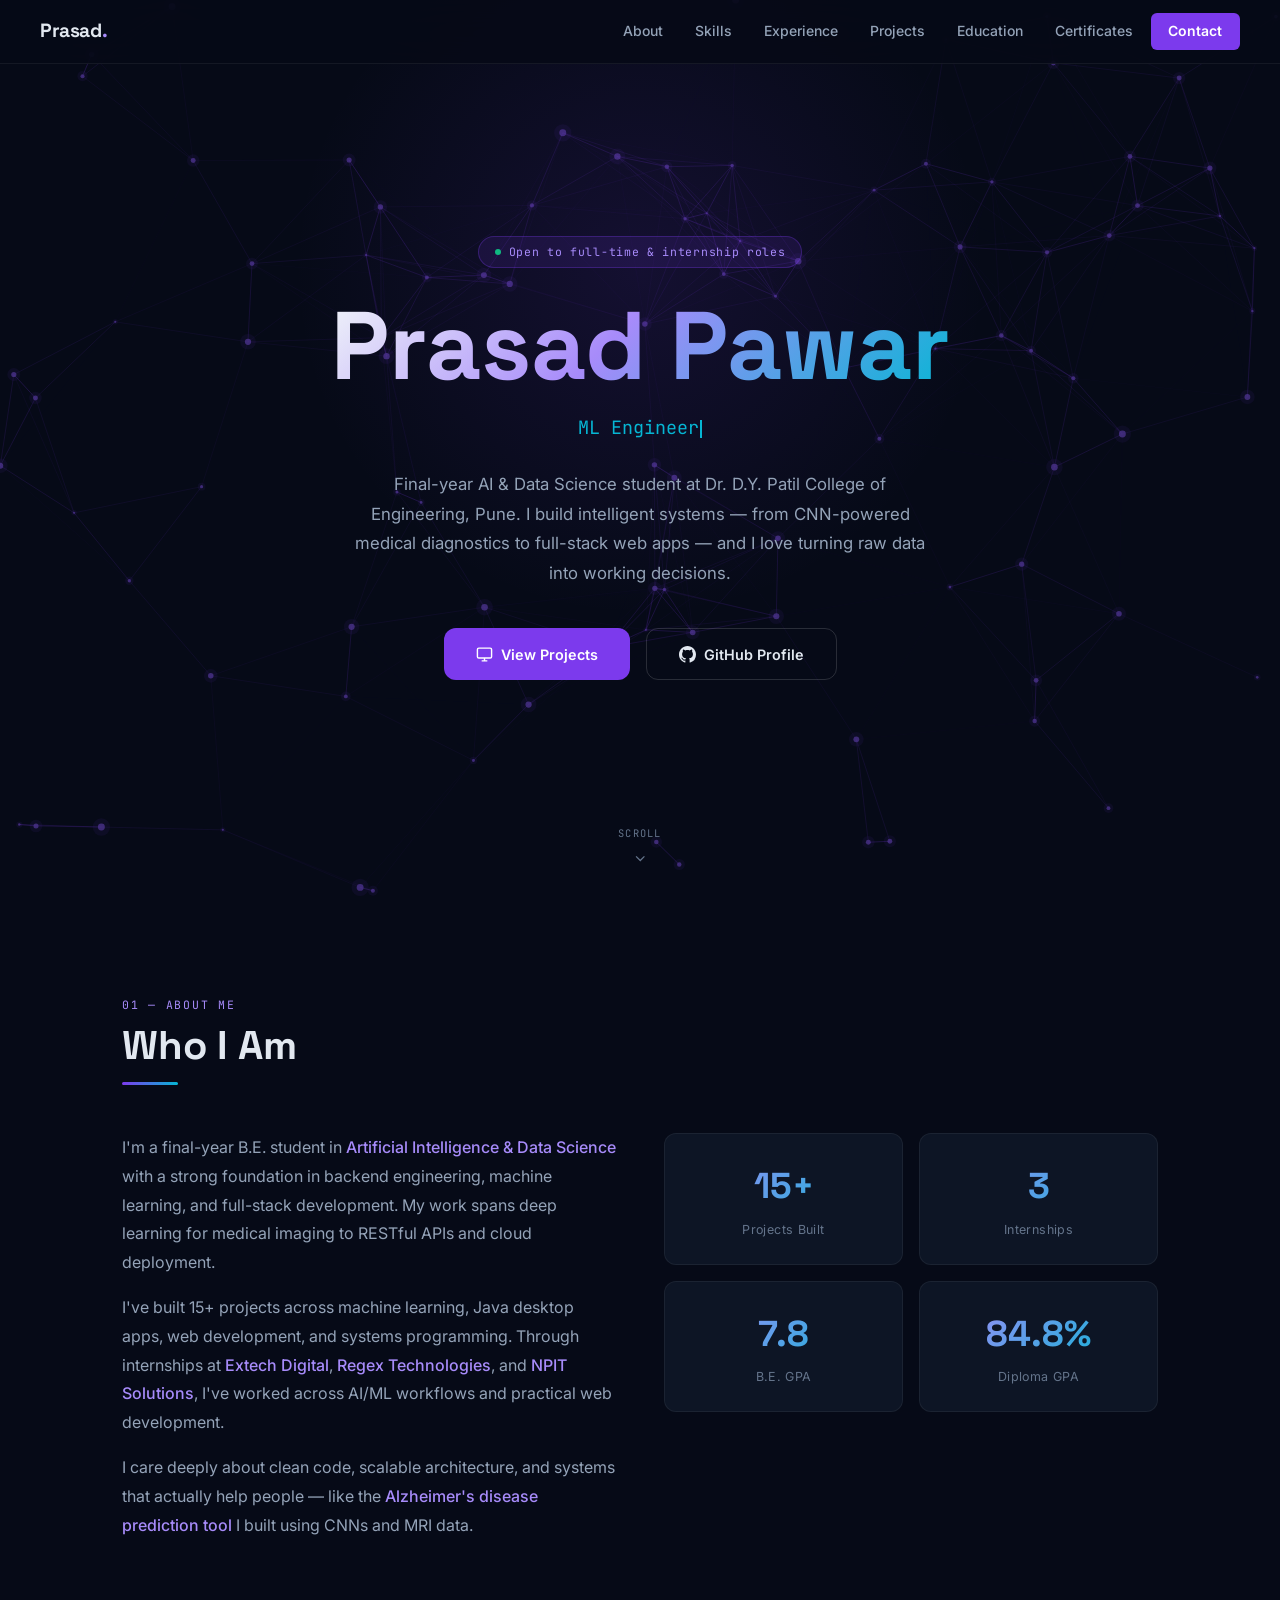
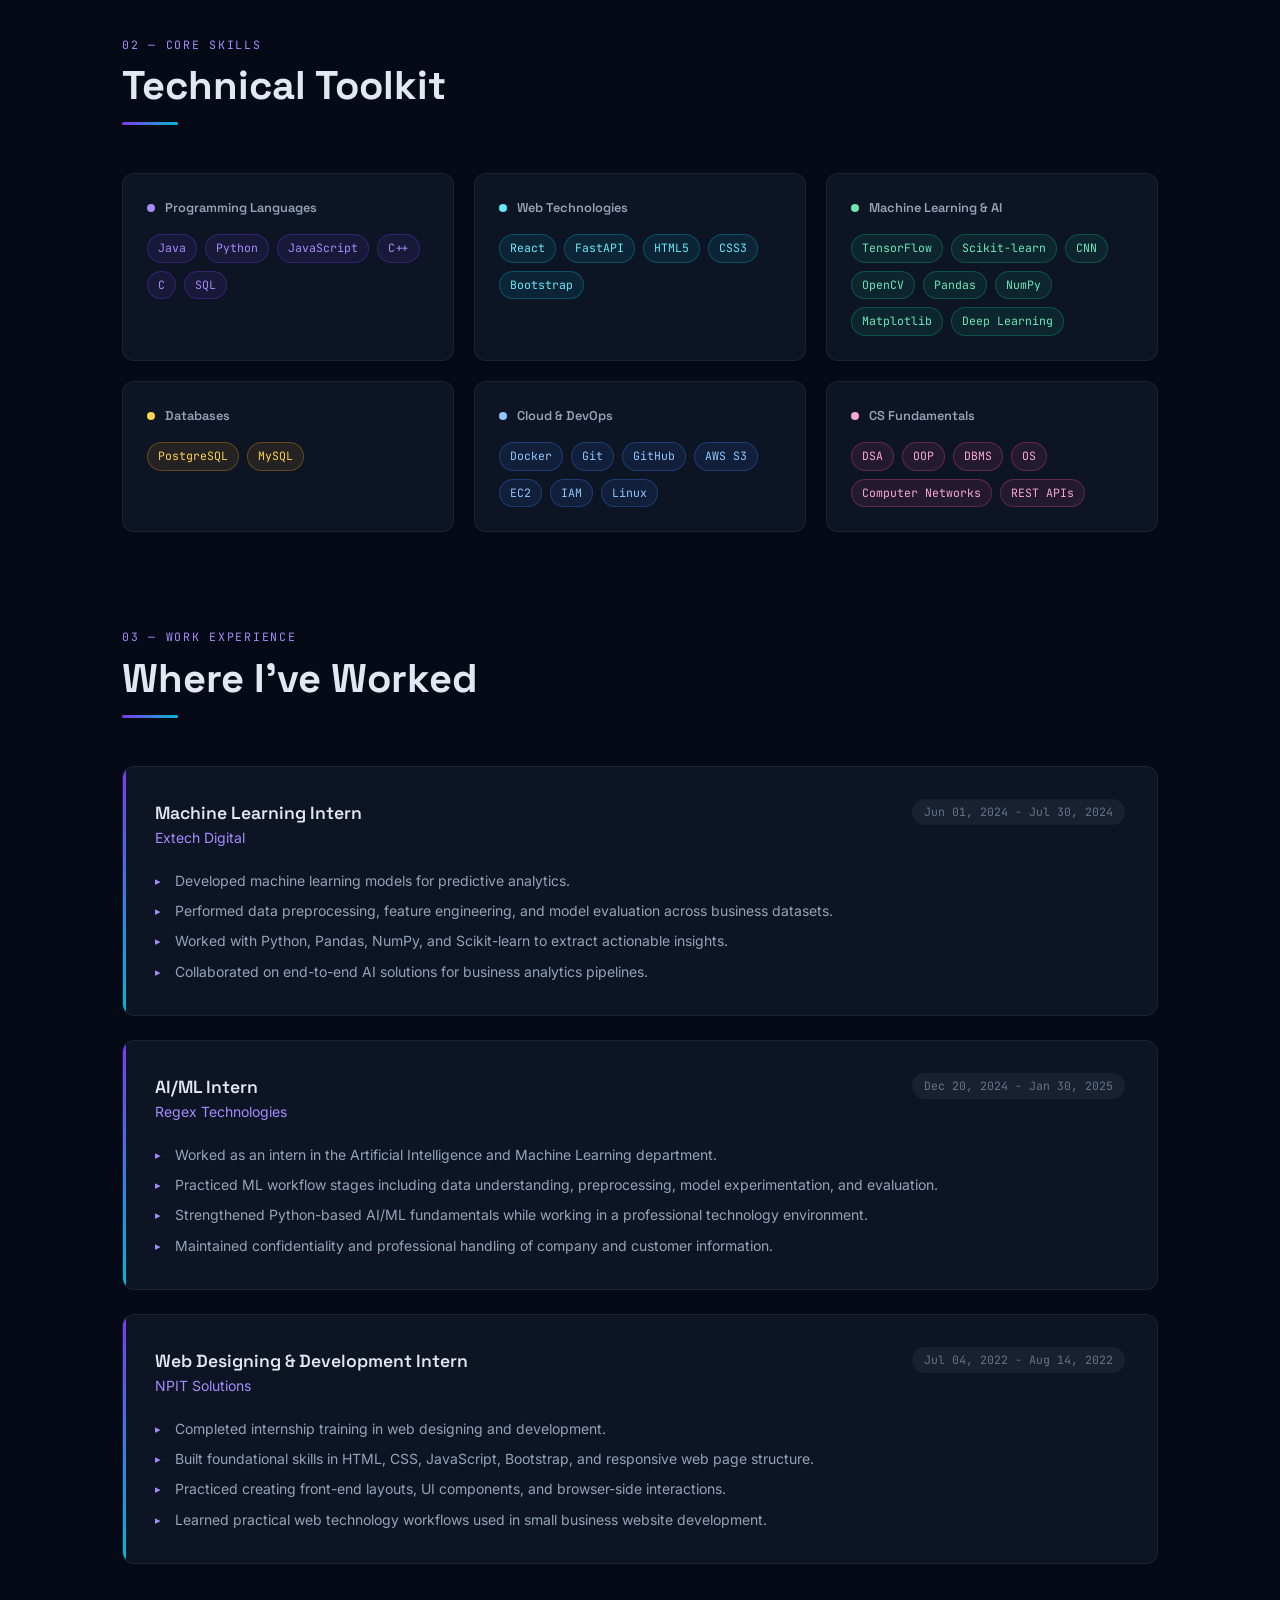
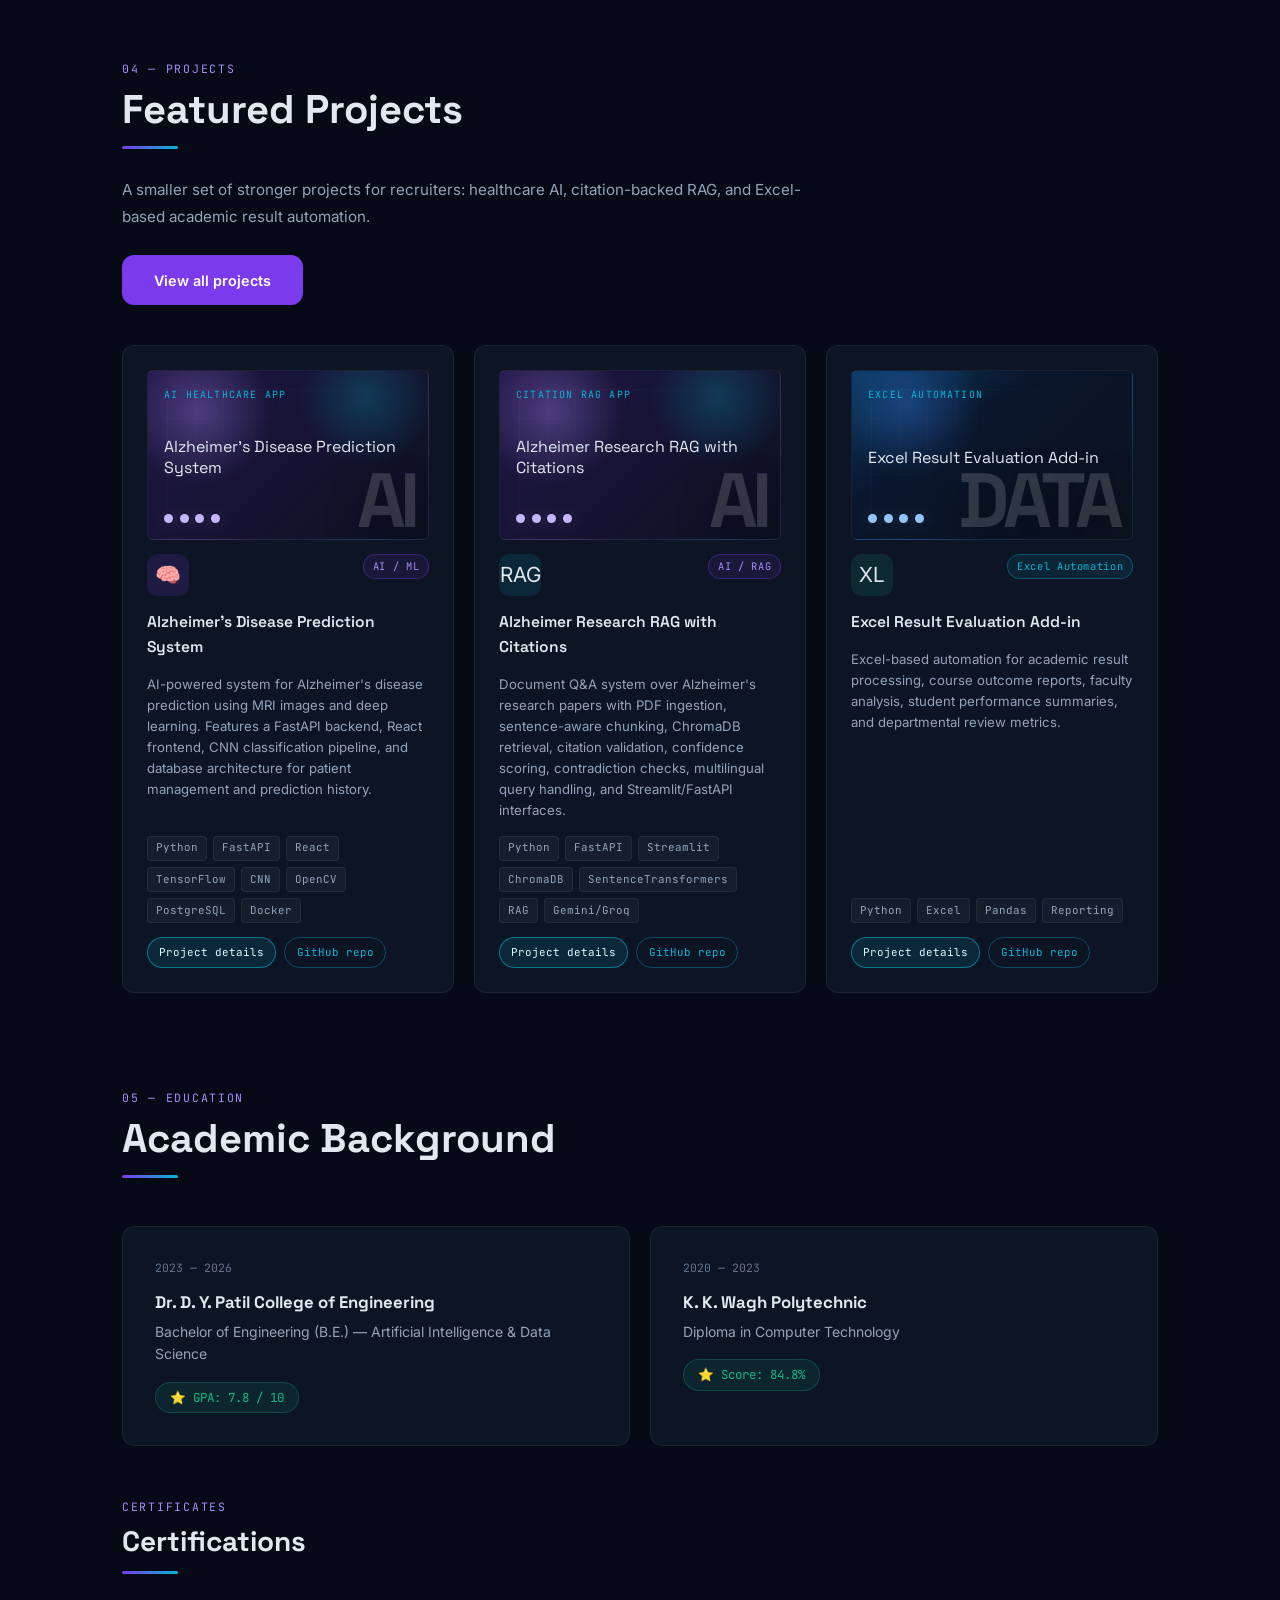
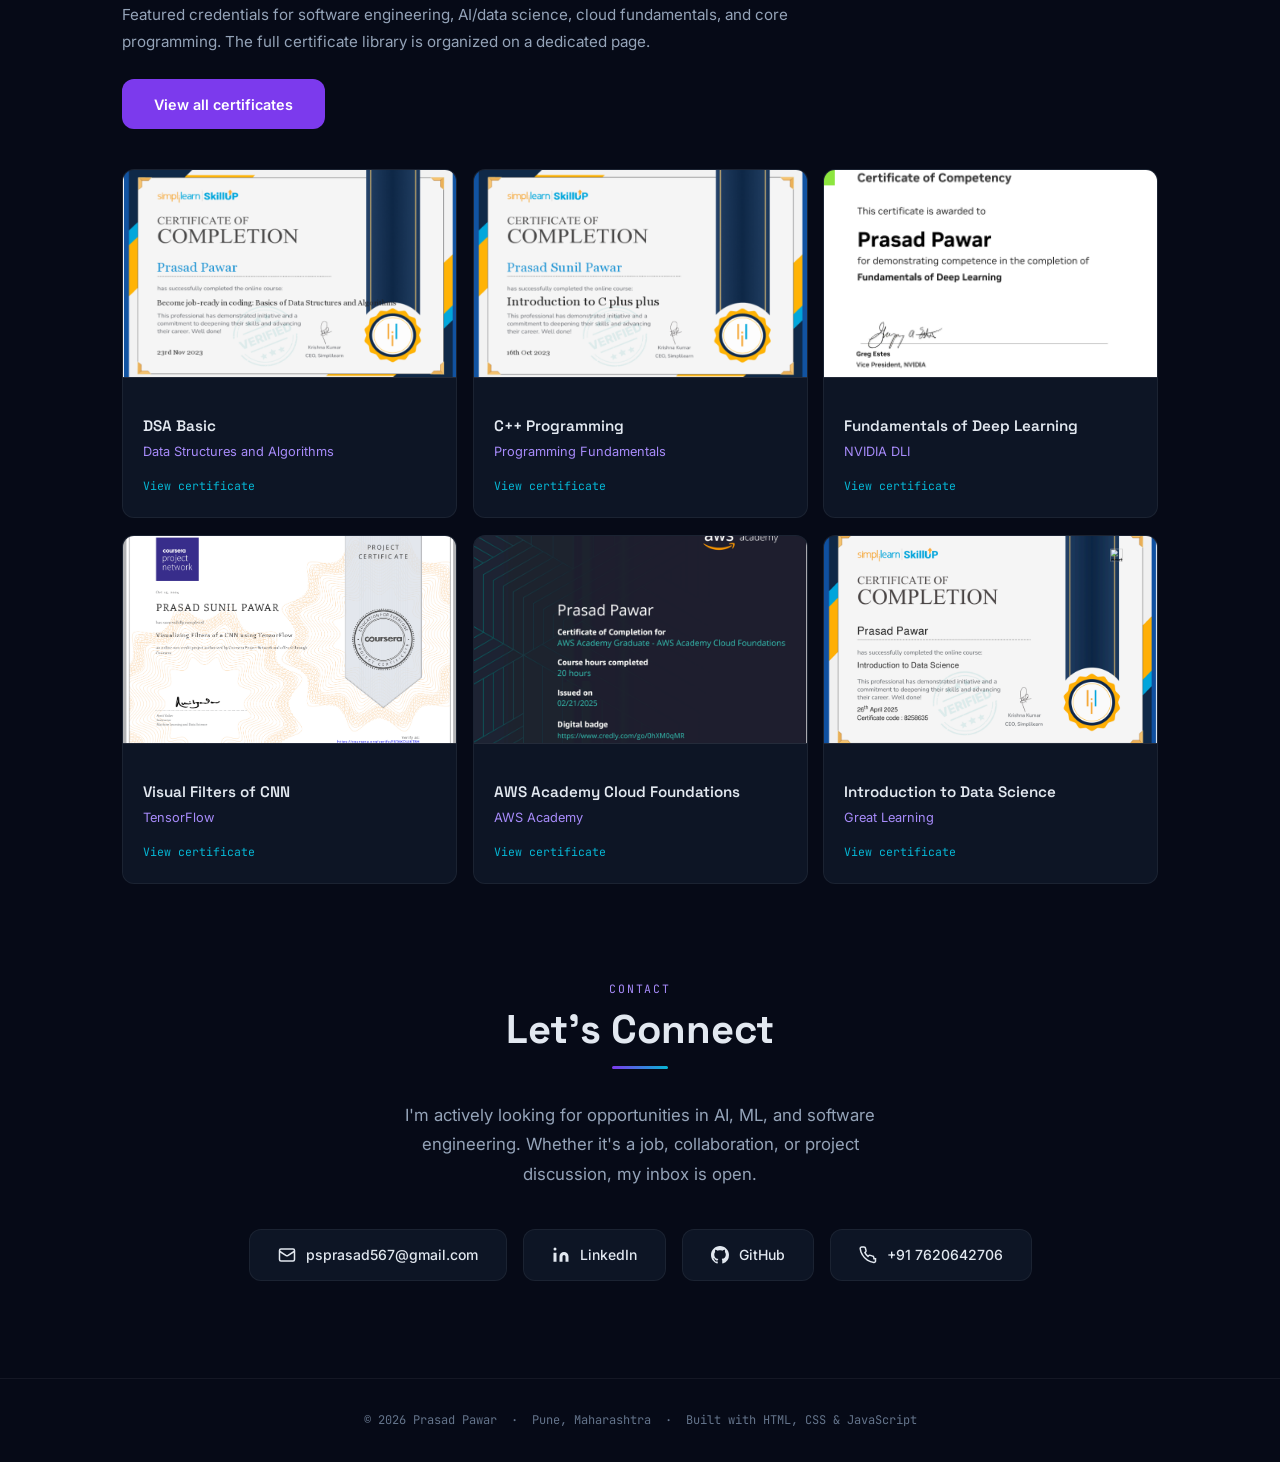
==== commit 40a271fd: "Feature stronger portfolio projects" ====
--- a/index.html
+++ b/index.html
@@ -925,8 +925,8 @@
   <div class="section-bar fi"></div>
 
   <p class="projects-lead fi">
-    A smaller set of stronger projects for recruiters: full-stack AI, software engineering,
-    Java/OOP, analytics automation, and evaluated machine-learning notebooks.
+    A smaller set of stronger projects for recruiters: healthcare AI, citation-backed RAG,
+    and Excel-based academic result automation.
   </p>
 
   <div class="project-actions fi">
@@ -935,7 +935,7 @@
 
   <div class="projects-grid">
 
-    <div class="proj-card featured-project" data-cat="web">
+    <div class="proj-card" data-cat="web">
       <div class="proj-top">
         <div class="proj-icon" style="background:rgba(6,182,212,.12)">TV</div>
         <span class="proj-cat cat-web">Web Game</span>
@@ -963,6 +963,20 @@
       </div>
     </div>
 
+    <div class="proj-card featured-project" data-cat="ai">
+      <div class="proj-top">
+        <div class="proj-icon" style="background:rgba(6,182,212,.12)">RAG</div>
+        <span class="proj-cat cat-ai">AI / RAG</span>
+      </div>
+      <div class="proj-title">Alzheimer Research RAG with Citations</div>
+      <div class="proj-desc">Document Q&A system over Alzheimer's research papers with PDF ingestion, sentence-aware chunking, ChromaDB retrieval, citation validation, confidence scoring, contradiction checks, multilingual query handling, and Streamlit/FastAPI interfaces.</div>
+      <div class="proj-tech">
+        <span class="tech-pill">Python</span><span class="tech-pill">FastAPI</span><span class="tech-pill">Streamlit</span>
+        <span class="tech-pill">ChromaDB</span><span class="tech-pill">SentenceTransformers</span><span class="tech-pill">RAG</span>
+        <span class="tech-pill">Gemini/Groq</span>
+      </div>
+    </div>
+
     <div class="proj-card" data-cat="ai">
       <div class="proj-top">
         <div class="proj-icon" style="background:rgba(6,182,212,.12)">🩺</div>
@@ -1002,9 +1016,9 @@
       </div>
     </div>
 
-    <div class="proj-card featured-project" data-cat="ai">
-      <div class="proj-top">
-        <div class="proj-icon" style="background:rgba(59,130,246,.12)">💳</div>
+    <div class="proj-card" data-cat="ai">
+      <div class="proj-top">
+        <div class="proj-icon" style="background:rgba(59,130,246,.12)">CC</div>
         <span class="proj-cat cat-ai">AI / ML</span>
       </div>
       <div class="proj-title">Credit Card Fraud Detection</div>
@@ -1015,7 +1029,7 @@
       </div>
     </div>
 
-    <div class="proj-card featured-project" data-cat="ai">
+    <div class="proj-card" data-cat="ai">
       <div class="proj-top">
         <div class="proj-icon" style="background:rgba(6,182,212,.12)">OD</div>
         <span class="proj-cat cat-ai">EDA</span>
@@ -1057,21 +1071,21 @@
 
     <div class="proj-card featured-project" data-cat="web">
       <div class="proj-top">
-        <div class="proj-icon" style="background:rgba(16,185,129,.12)">📊</div>
-        <span class="proj-cat cat-web">Web</span>
-      </div>
-      <div class="proj-title">Student Result Evaluation & Analysis System</div>
-      <div class="proj-desc">Automated evaluation system that reduces manual result processing. Excel-based data pipeline generating reports for course outcomes, faculty analysis, and departmental performance metrics.</div>
+        <div class="proj-icon" style="background:rgba(16,185,129,.12)">XL</div>
+        <span class="proj-cat cat-web">Excel Automation</span>
+      </div>
+      <div class="proj-title">Excel Result Evaluation Add-in</div>
+      <div class="proj-desc">Excel-based automation for academic result processing, course outcome reports, faculty analysis, student performance summaries, and departmental review metrics.</div>
       <div class="proj-tech">
         <span class="tech-pill">Python</span><span class="tech-pill">Excel</span>
-        <span class="tech-pill">Pandas</span><span class="tech-pill">Data Analysis</span>
+        <span class="tech-pill">Pandas</span><span class="tech-pill">Reporting</span>
       </div>
     </div>
 
     <!-- Java -->
-    <div class="proj-card featured-project" data-cat="java">
-      <div class="proj-top">
-        <div class="proj-icon" style="background:rgba(16,185,129,.12)">🚘</div>
+    <div class="proj-card" data-cat="java">
+      <div class="proj-top">
+        <div class="proj-icon" style="background:rgba(16,185,129,.12)">CAR</div>
         <span class="proj-cat cat-java">Java</span>
       </div>
       <div class="proj-title">Car Rental System</div>
@@ -1493,7 +1507,13 @@
   },
   "Alzheimer's Disease Prediction System": {
     id: 'alzheimers-disease-prediction',
+    repo: 'https://github.com/PrasadPawarZ/Alzheimer-Detection-using-3d-CNN-and-Multichannel-Attention-Network',
     visual: 'AI Healthcare App'
+  },
+  'Alzheimer Research RAG with Citations': {
+    id: 'alzheimer-research-rag',
+    repo: 'https://github.com/PrasadPawarZ/potens-intern-aiml-prasad-pawar',
+    visual: 'Citation RAG App'
   },
   'Diabetes Prediction': {
     id: 'diabetes-prediction',
@@ -1529,9 +1549,10 @@
     repo: 'https://github.com/PrasadPawarZ/Daily-Dairy',
     visual: 'Web App'
   },
-  'Student Result Evaluation & Analysis System': {
+  'Excel Result Evaluation Add-in': {
     id: 'student-result-evaluation',
-    visual: 'Analytics Pipeline'
+    repo: 'https://github.com/PrasadPawarZ/ResultHub-Excel-AddIn',
+    visual: 'Excel Automation'
   },
   'Car Rental System': {
     id: 'car-rental-system',
@@ -1608,10 +1629,10 @@
 
 function projectThemeFromCard(card, title) {
   const text = `${title} ${card.dataset.cat || ''}`.toLowerCase();
-  if (text.includes('olympic') || text.includes('result evaluation') || text.includes('data eda')) return 'data';
+  if (text.includes('olympic') || text.includes('result evaluation') || text.includes('excel result') || text.includes('data eda')) return 'data';
   if (text.includes('car rental') || text.includes('train') || text.includes('atm') || text.includes('bank') || text.includes('guess')) return 'java';
   if (text.includes('rsa') || text.includes('hotel') || text.includes('cryptographic')) return 'systems';
-  if (text.includes('diabetes') || text.includes('alzheimer') || text.includes('fraud') || text.includes('cnn') || text.includes('prediction') || text.includes('accident')) return 'ai';
+  if (text.includes('diabetes') || text.includes('alzheimer') || text.includes('rag') || text.includes('fraud') || text.includes('cnn') || text.includes('prediction') || text.includes('accident')) return 'ai';
   if (card.dataset.cat === 'web') return 'web';
   return card.dataset.cat === 'sys' ? 'systems' : (card.dataset.cat || 'ai');
 }
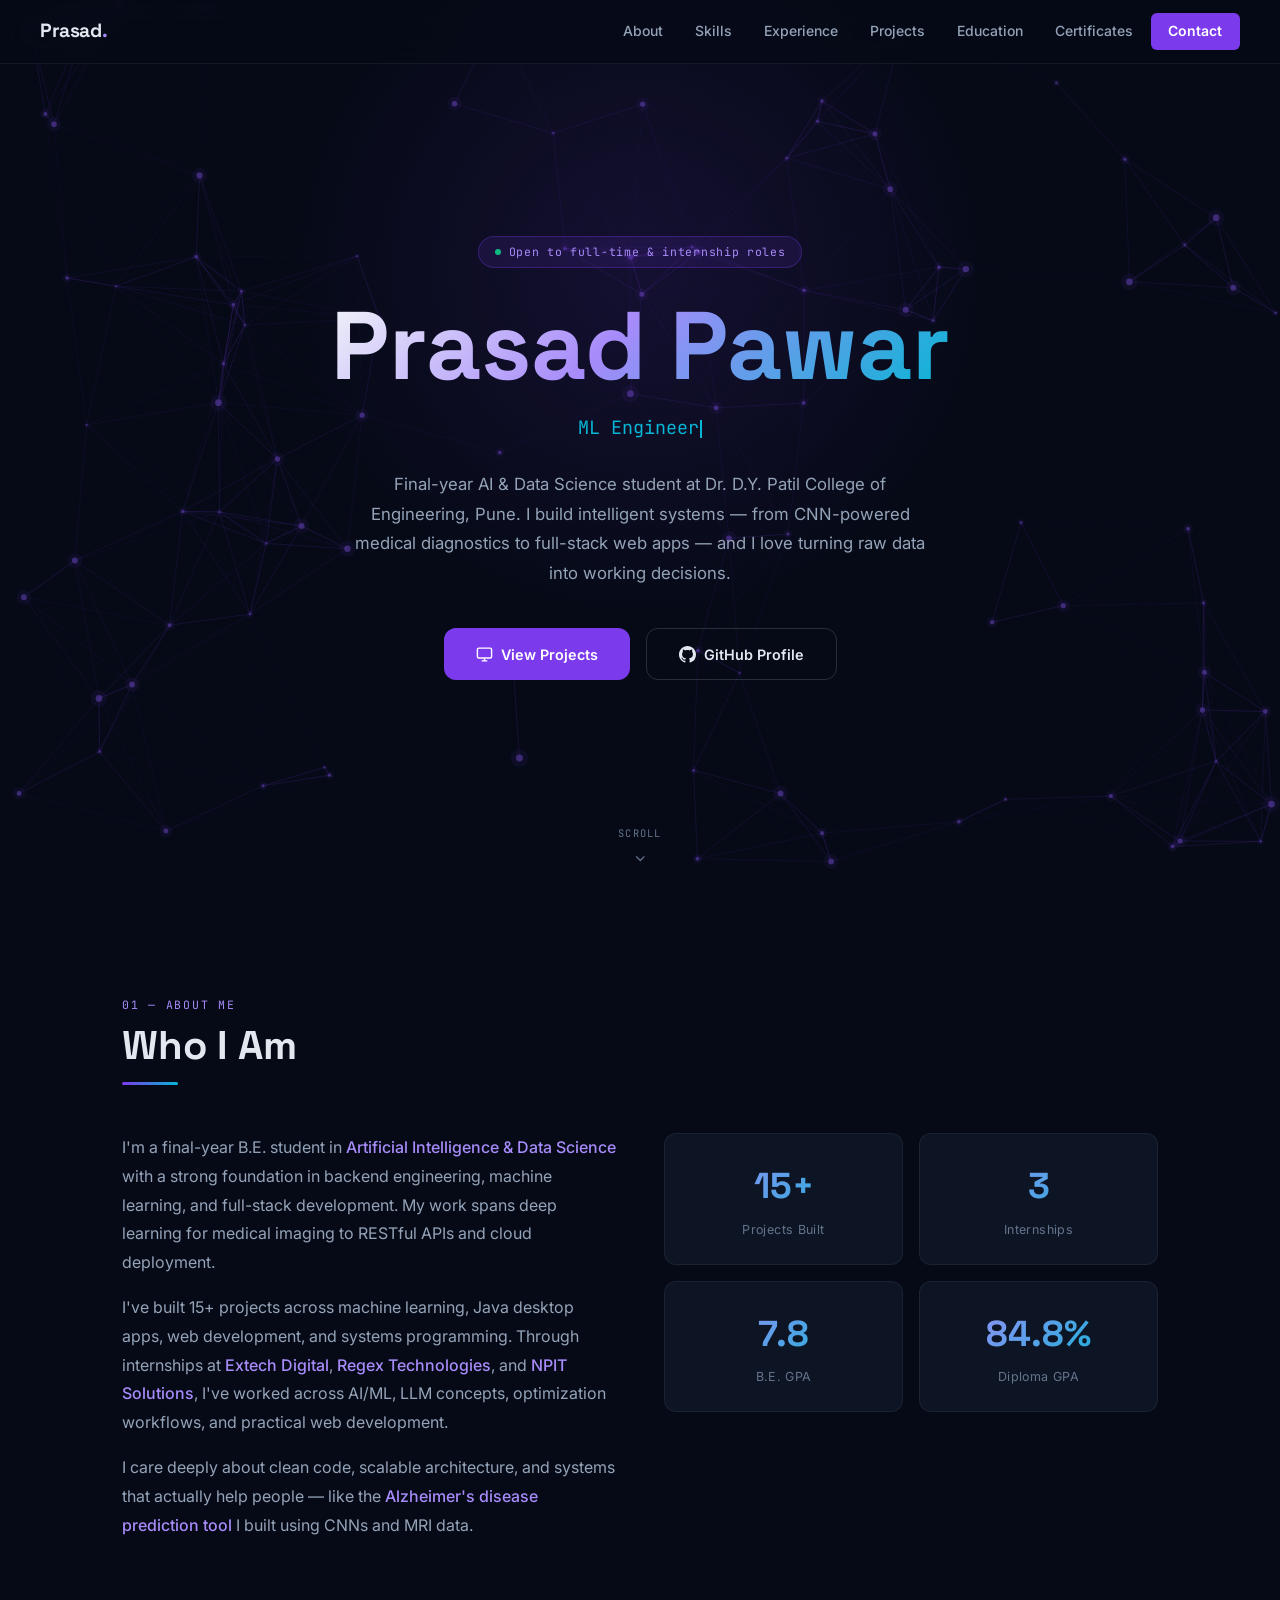
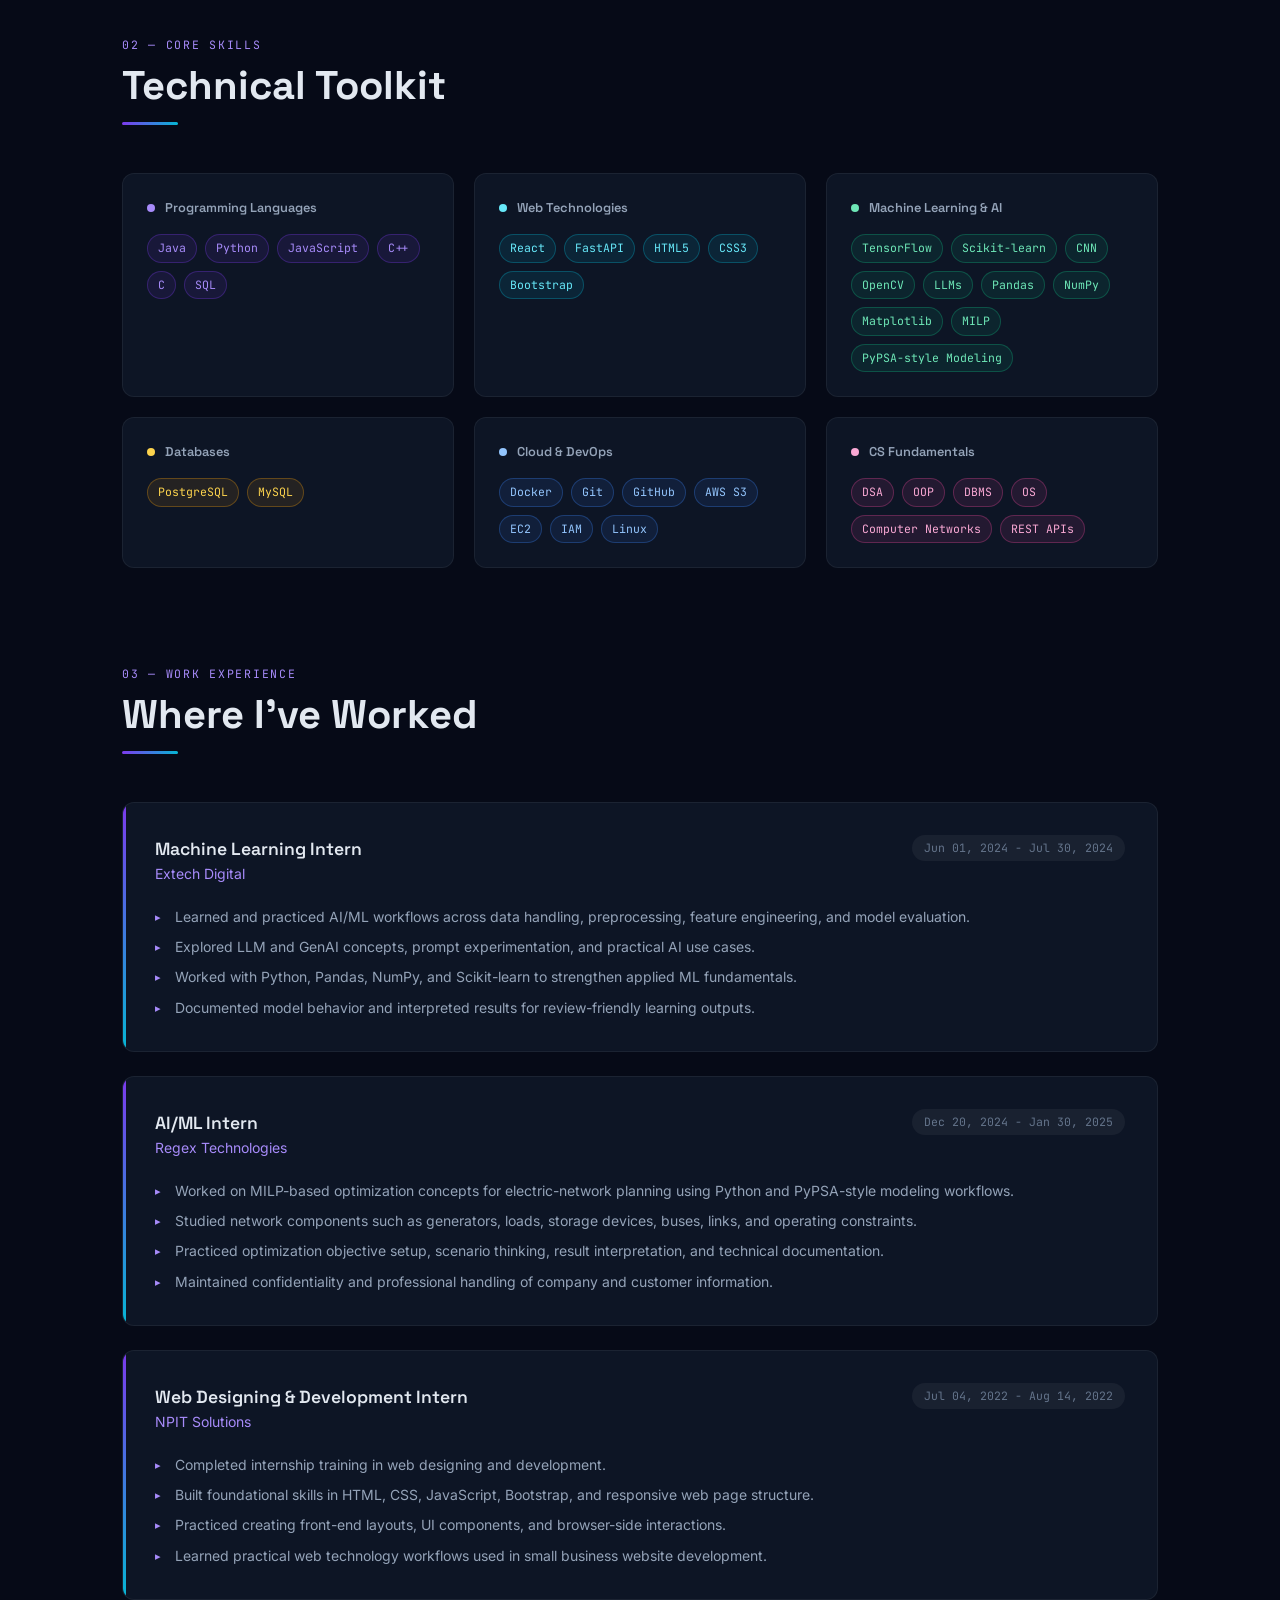
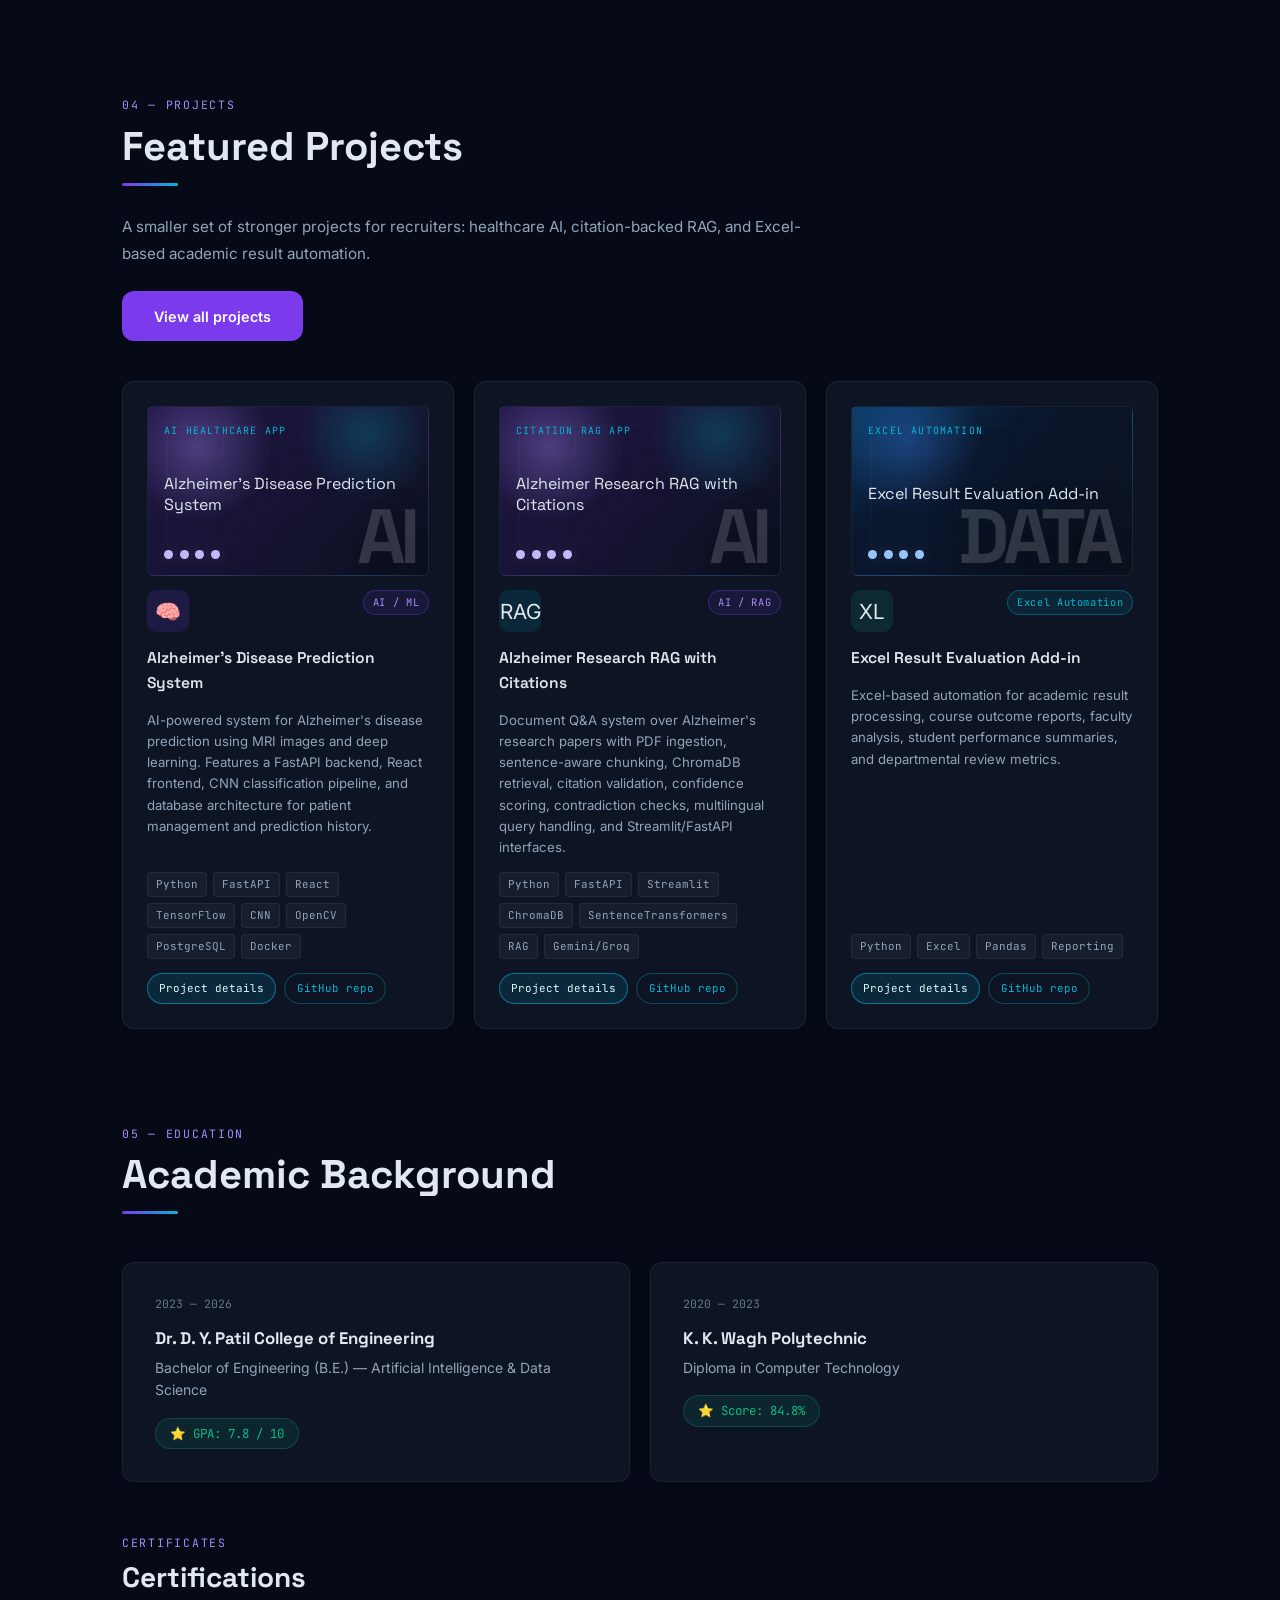
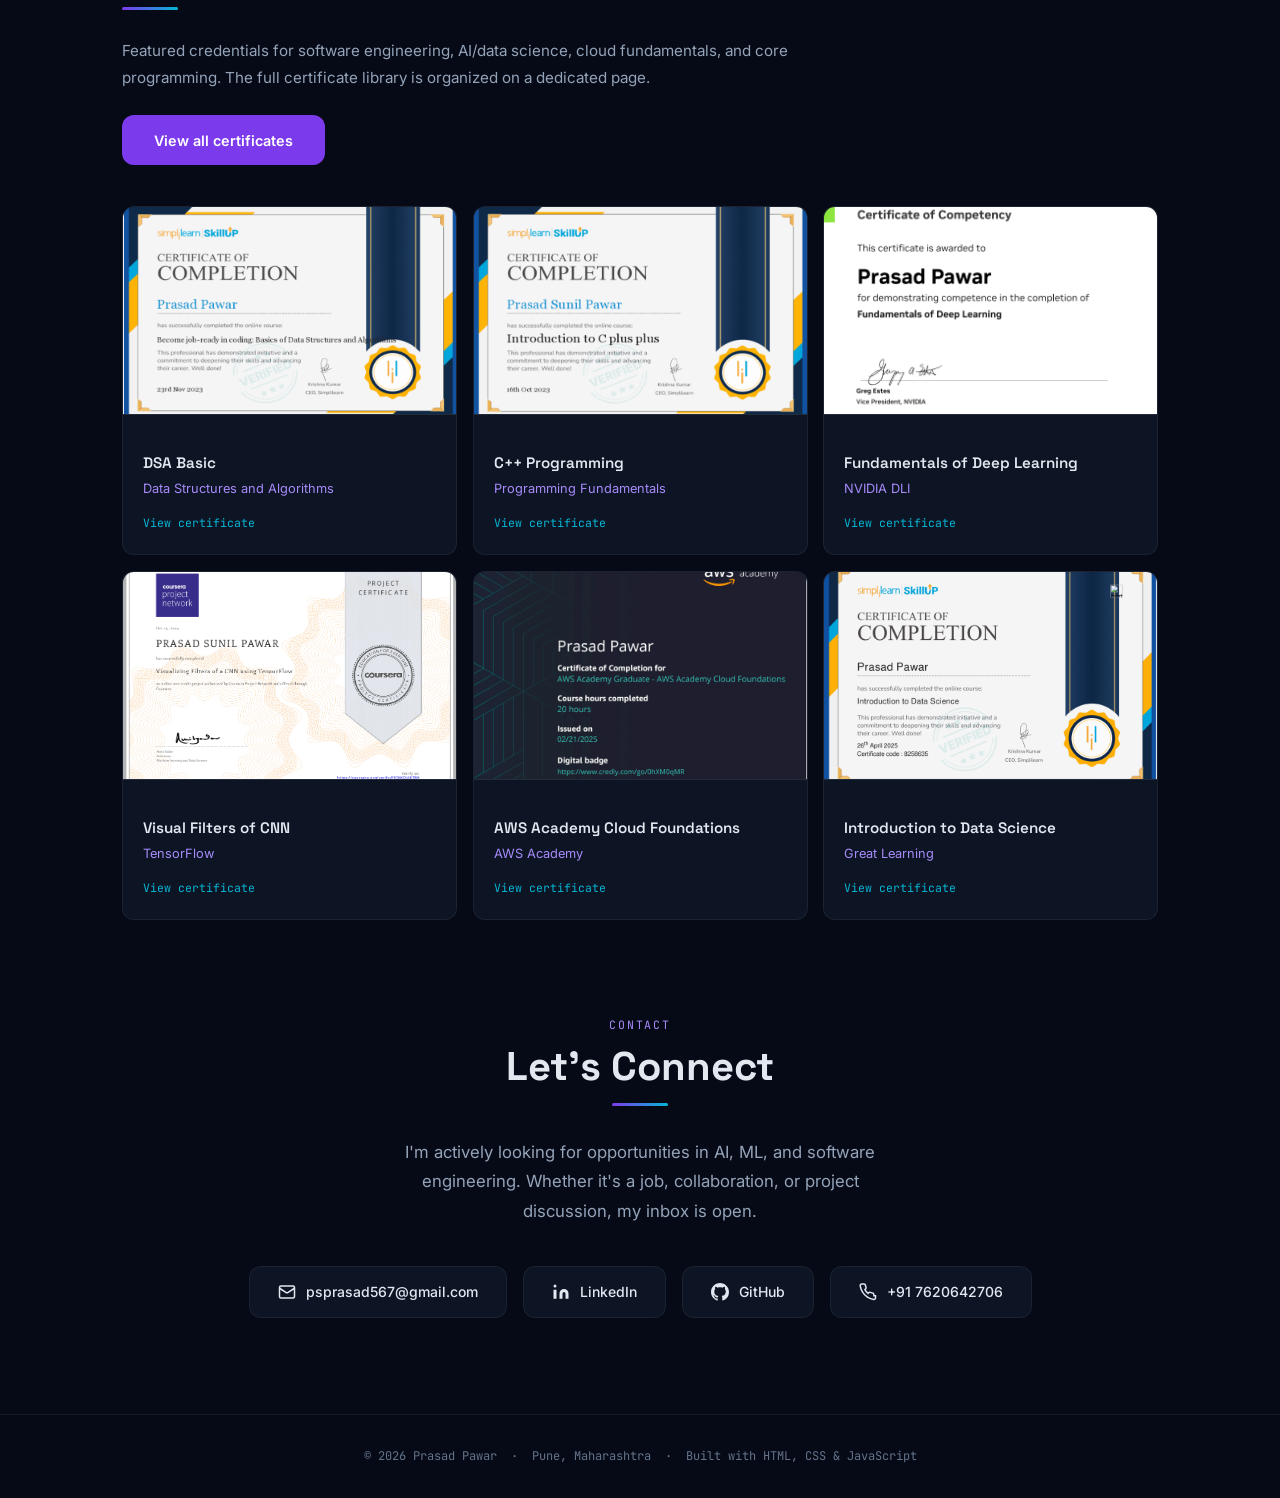
==== commit 72ab556a: "Update resumes and portfolio experience" ====
--- a/index.html
+++ b/index.html
@@ -780,7 +780,7 @@
       <p>
         I've built 15+ projects across machine learning, Java desktop apps, web development, and systems programming.
         Through internships at <span class="about-highlight">Extech Digital</span>, <span class="about-highlight">Regex Technologies</span>,
-        and <span class="about-highlight">NPIT Solutions</span>, I've worked across AI/ML workflows and practical web development.
+        and <span class="about-highlight">NPIT Solutions</span>, I've worked across AI/ML, LLM concepts, optimization workflows, and practical web development.
       </p>
       <p>
         I care deeply about clean code, scalable architecture, and systems that actually help people —
@@ -833,9 +833,9 @@
       <div class="skill-cat"><span class="cat-dot" style="background:#6EE7B7"></span>Machine Learning & AI</div>
       <div class="skill-tags">
         <span class="stag tg">TensorFlow</span><span class="stag tg">Scikit-learn</span>
-        <span class="stag tg">CNN</span><span class="stag tg">OpenCV</span>
+        <span class="stag tg">CNN</span><span class="stag tg">OpenCV</span><span class="stag tg">LLMs</span>
         <span class="stag tg">Pandas</span><span class="stag tg">NumPy</span>
-        <span class="stag tg">Matplotlib</span><span class="stag tg">Deep Learning</span>
+        <span class="stag tg">Matplotlib</span><span class="stag tg">MILP</span><span class="stag tg">PyPSA-style Modeling</span>
       </div>
     </div>
     <div class="skill-card fi">
@@ -879,10 +879,10 @@
         <span class="exp-date">Jun 01, 2024 - Jul 30, 2024</span>
       </div>
       <ul class="exp-bullets">
-        <li>Developed machine learning models for predictive analytics.</li>
-        <li>Performed data preprocessing, feature engineering, and model evaluation across business datasets.</li>
-        <li>Worked with Python, Pandas, NumPy, and Scikit-learn to extract actionable insights.</li>
-        <li>Collaborated on end-to-end AI solutions for business analytics pipelines.</li>
+        <li>Learned and practiced AI/ML workflows across data handling, preprocessing, feature engineering, and model evaluation.</li>
+        <li>Explored LLM and GenAI concepts, prompt experimentation, and practical AI use cases.</li>
+        <li>Worked with Python, Pandas, NumPy, and Scikit-learn to strengthen applied ML fundamentals.</li>
+        <li>Documented model behavior and interpreted results for review-friendly learning outputs.</li>
       </ul>
     </div>
     <div class="exp-card fi">
@@ -894,9 +894,9 @@
         <span class="exp-date">Dec 20, 2024 - Jan 30, 2025</span>
       </div>
       <ul class="exp-bullets">
-        <li>Worked as an intern in the Artificial Intelligence and Machine Learning department.</li>
-        <li>Practiced ML workflow stages including data understanding, preprocessing, model experimentation, and evaluation.</li>
-        <li>Strengthened Python-based AI/ML fundamentals while working in a professional technology environment.</li>
+        <li>Worked on MILP-based optimization concepts for electric-network planning using Python and PyPSA-style modeling workflows.</li>
+        <li>Studied network components such as generators, loads, storage devices, buses, links, and operating constraints.</li>
+        <li>Practiced optimization objective setup, scenario thinking, result interpretation, and technical documentation.</li>
         <li>Maintained confidentiality and professional handling of company and customer information.</li>
       </ul>
     </div>
@@ -1044,6 +1044,19 @@
 
     <div class="proj-card" data-cat="ai">
       <div class="proj-top">
+        <div class="proj-icon" style="background:rgba(124,58,237,.12)">MH</div>
+        <span class="proj-cat cat-ai">AI / ML</span>
+      </div>
+      <div class="proj-title">Mental Health Treatment Prediction</div>
+      <div class="proj-desc">Flask and scikit-learn web app using workplace mental-health survey inputs, model comparison, and prediction review outputs.</div>
+      <div class="proj-tech">
+        <span class="tech-pill">Python</span><span class="tech-pill">Flask</span>
+        <span class="tech-pill">Scikit-learn</span><span class="tech-pill">Pandas</span>
+      </div>
+    </div>
+
+    <div class="proj-card" data-cat="ai">
+      <div class="proj-top">
         <div class="proj-icon" style="background:rgba(236,72,153,.12)">👁️</div>
         <span class="proj-cat cat-ai">AI / ML</span>
       </div>
@@ -1119,15 +1132,15 @@
       </div>
     </div>
 
-    <div class="proj-card" data-cat="java">
-      <div class="proj-top">
-        <div class="proj-icon" style="background:rgba(16,185,129,.12)">🏦</div>
-        <span class="proj-cat cat-java">Java</span>
-      </div>
-      <div class="proj-title">Bank Management System</div>
-      <div class="proj-desc">Android application for banking operations including account creation, fund transfers, transaction history, and balance management with a native Java Android UI.</div>
-      <div class="proj-tech">
-        <span class="tech-pill">Android</span><span class="tech-pill">Java</span><span class="tech-pill">OOP</span>
+    <div class="proj-card" data-cat="web">
+      <div class="proj-top">
+        <div class="proj-icon" style="background:rgba(6,182,212,.12)">BB</div>
+        <span class="proj-cat cat-web">Django</span>
+      </div>
+      <div class="proj-title">Blood Bank Management System</div>
+      <div class="proj-desc">Django web application for managing donors, patients, donation requests, blood requests, and admin approval workflows.</div>
+      <div class="proj-tech">
+        <span class="tech-pill">Python</span><span class="tech-pill">Django</span><span class="tech-pill">SQLite</span>
       </div>
     </div>
 
@@ -1540,6 +1553,10 @@
     repo: 'https://github.com/PrasadPawarZ/Olympic-Data-EDA',
     visual: 'EDA Notebook'
   },
+  'Mental Health Treatment Prediction': {
+    id: 'mental-health-prediction',
+    visual: 'Flask ML App'
+  },
   'Visualizing Filters of a CNN': {
     id: 'visualizing-cnn-filters',
     visual: 'Deep Learning Visuals'
@@ -1569,9 +1586,9 @@
     repo: 'https://github.com/PrasadPawarZ/ATM_Interface',
     visual: 'Java Swing App'
   },
-  'Bank Management System': {
+  'Blood Bank Management System': {
     id: 'bank-management-system',
-    visual: 'Android Banking App'
+    visual: 'Django App'
   },
   'Guess the Number Game': {
     id: 'guess-the-number-game',
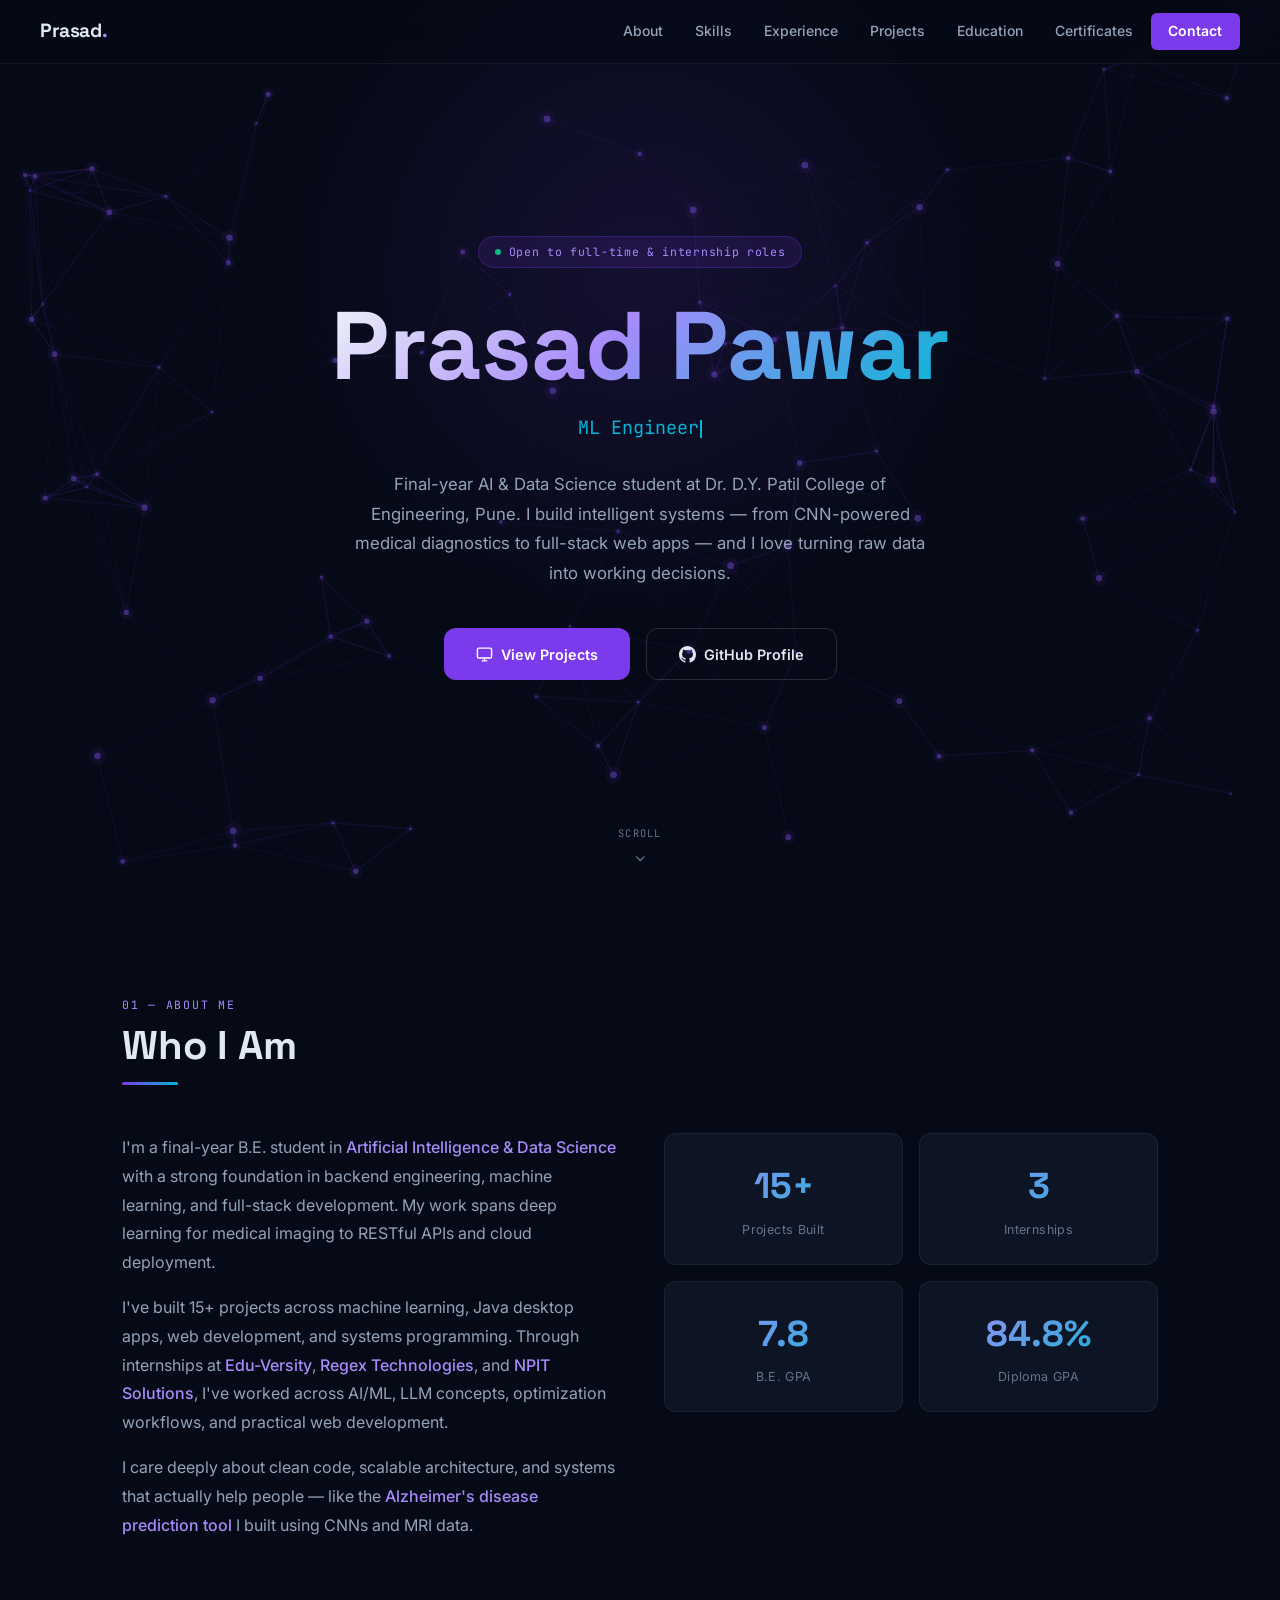
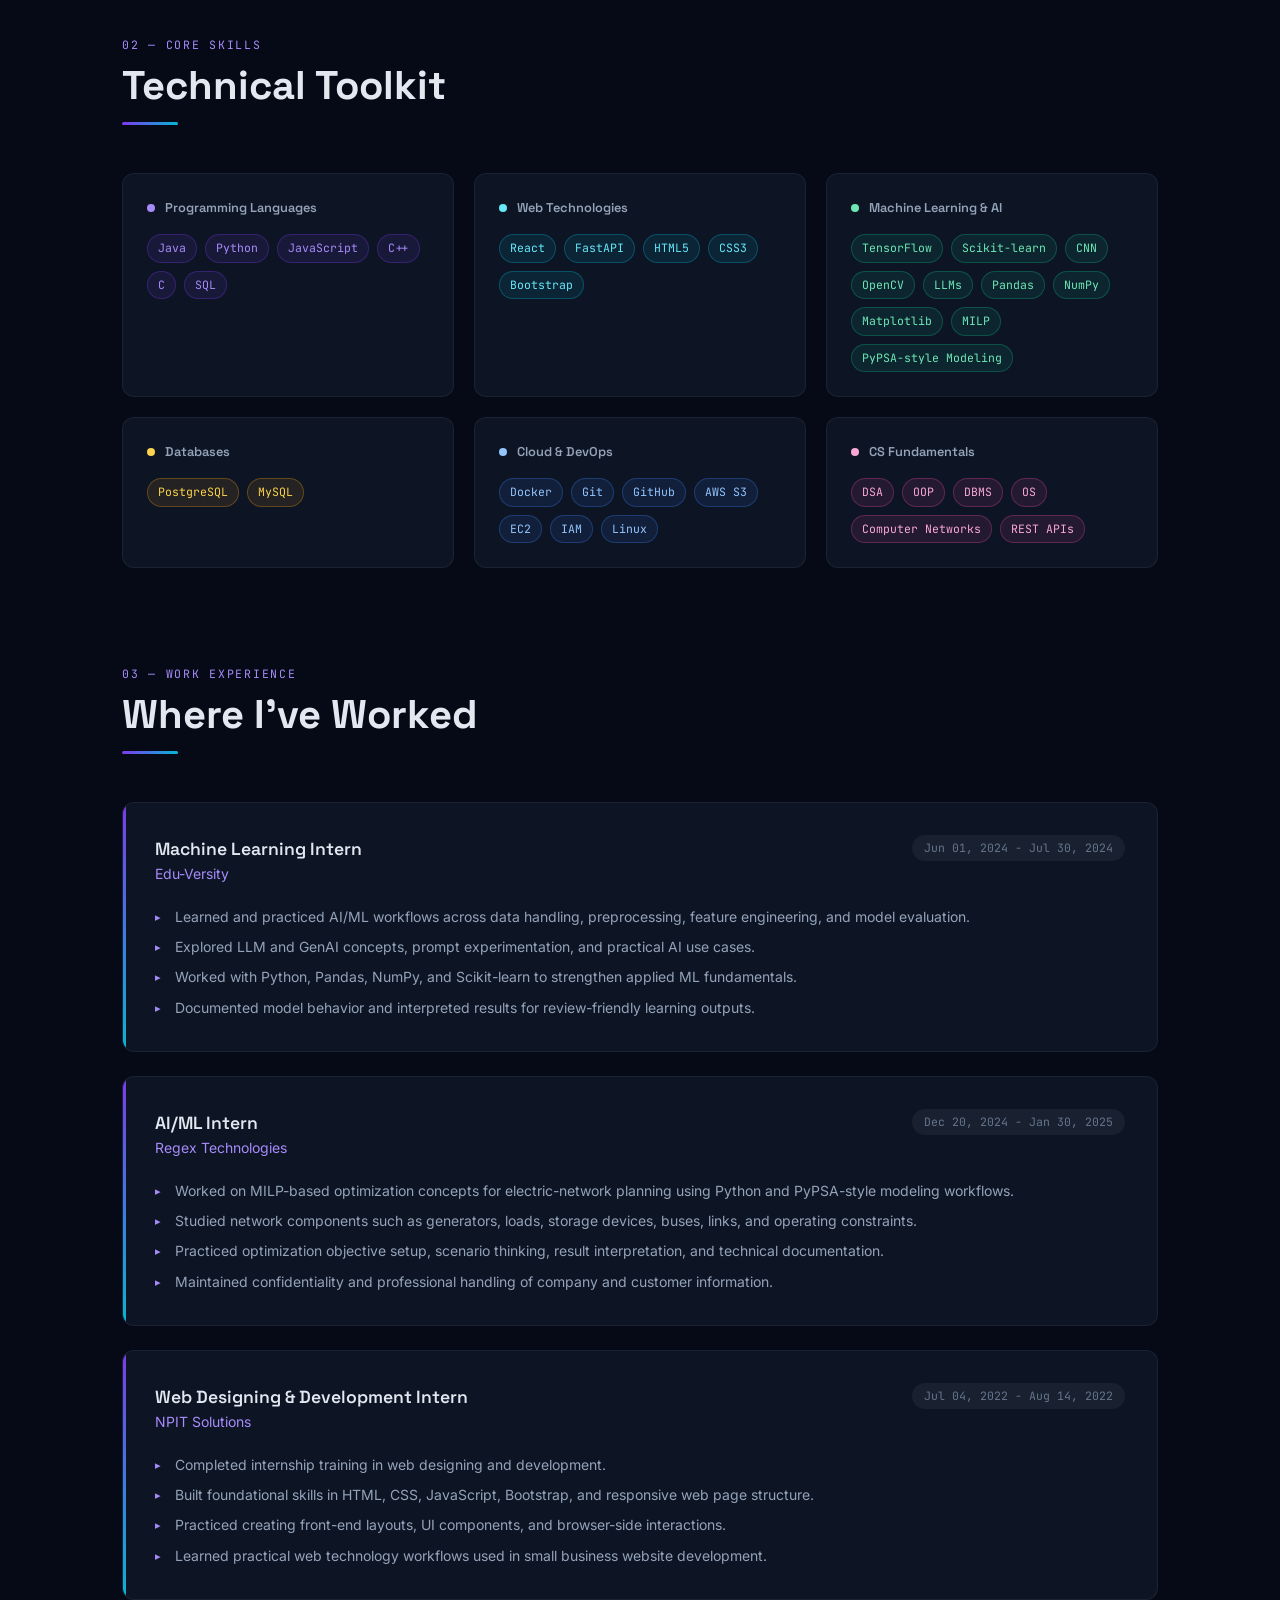
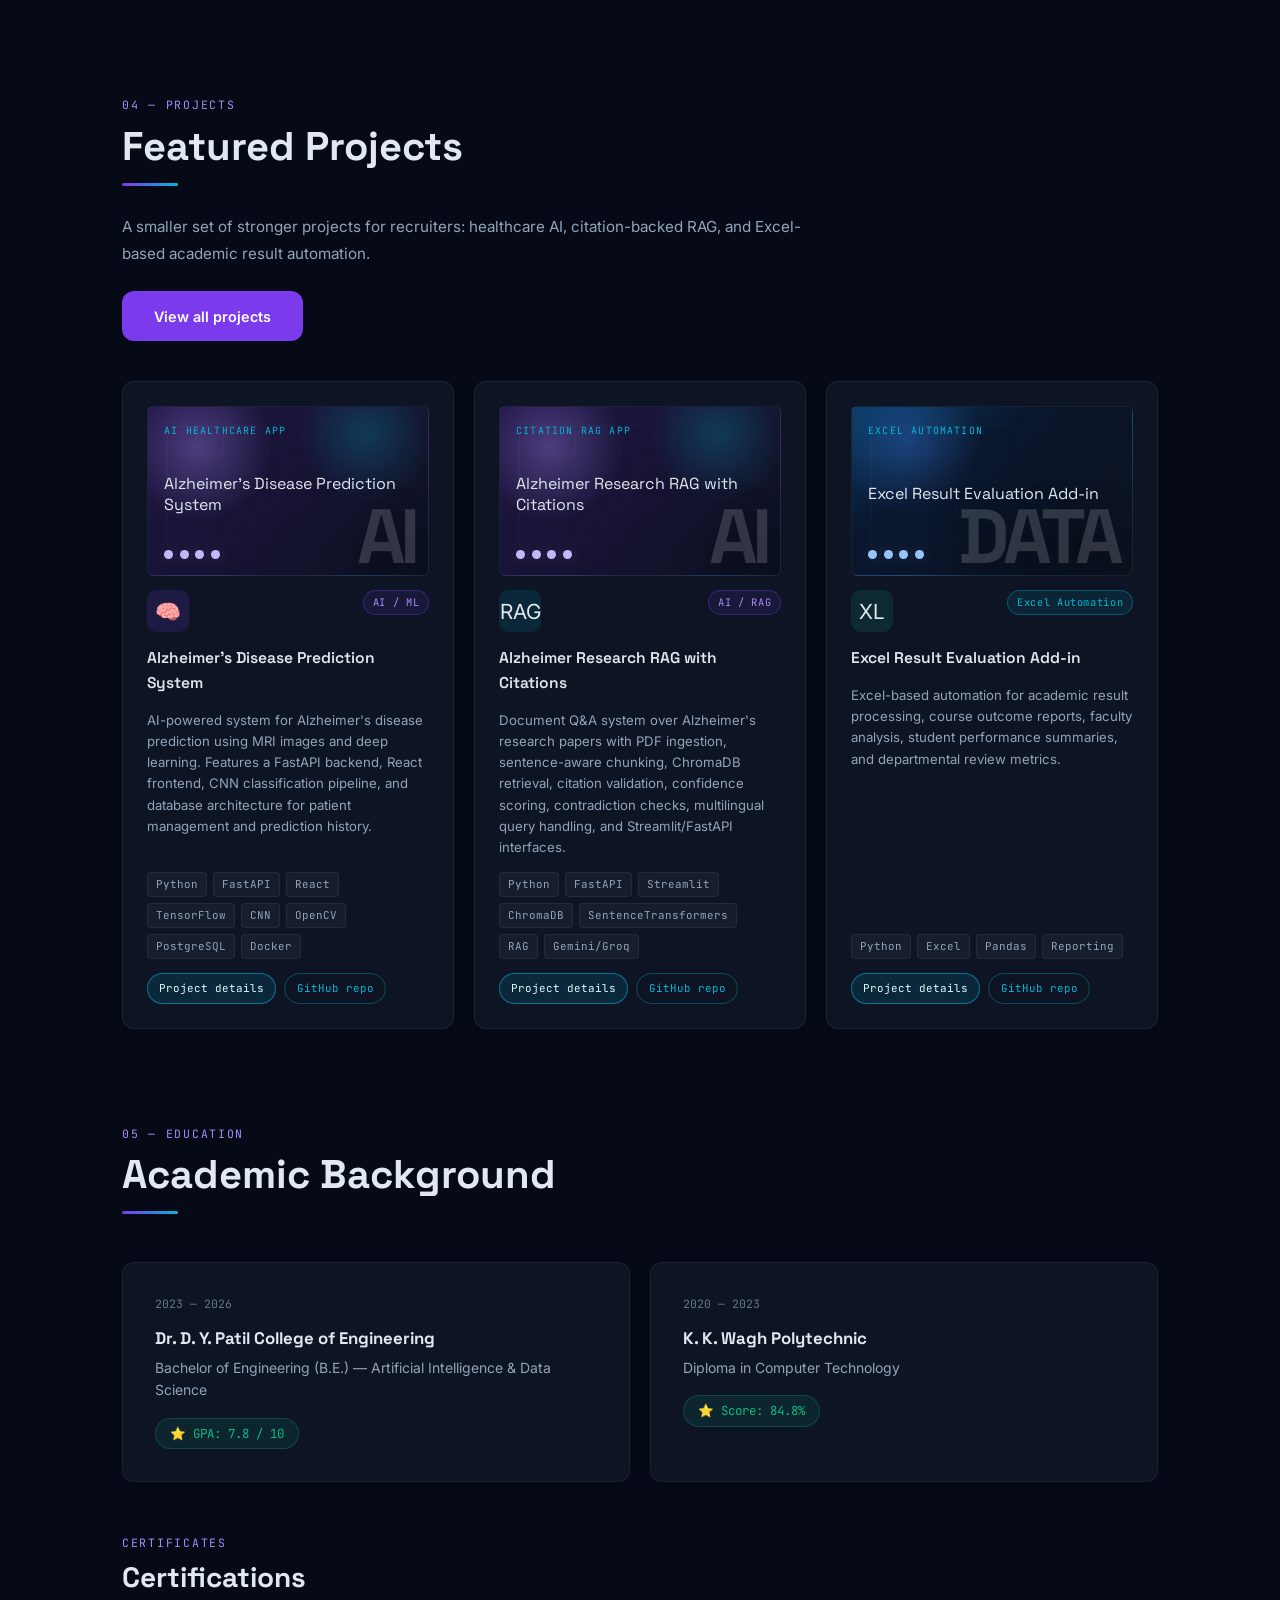
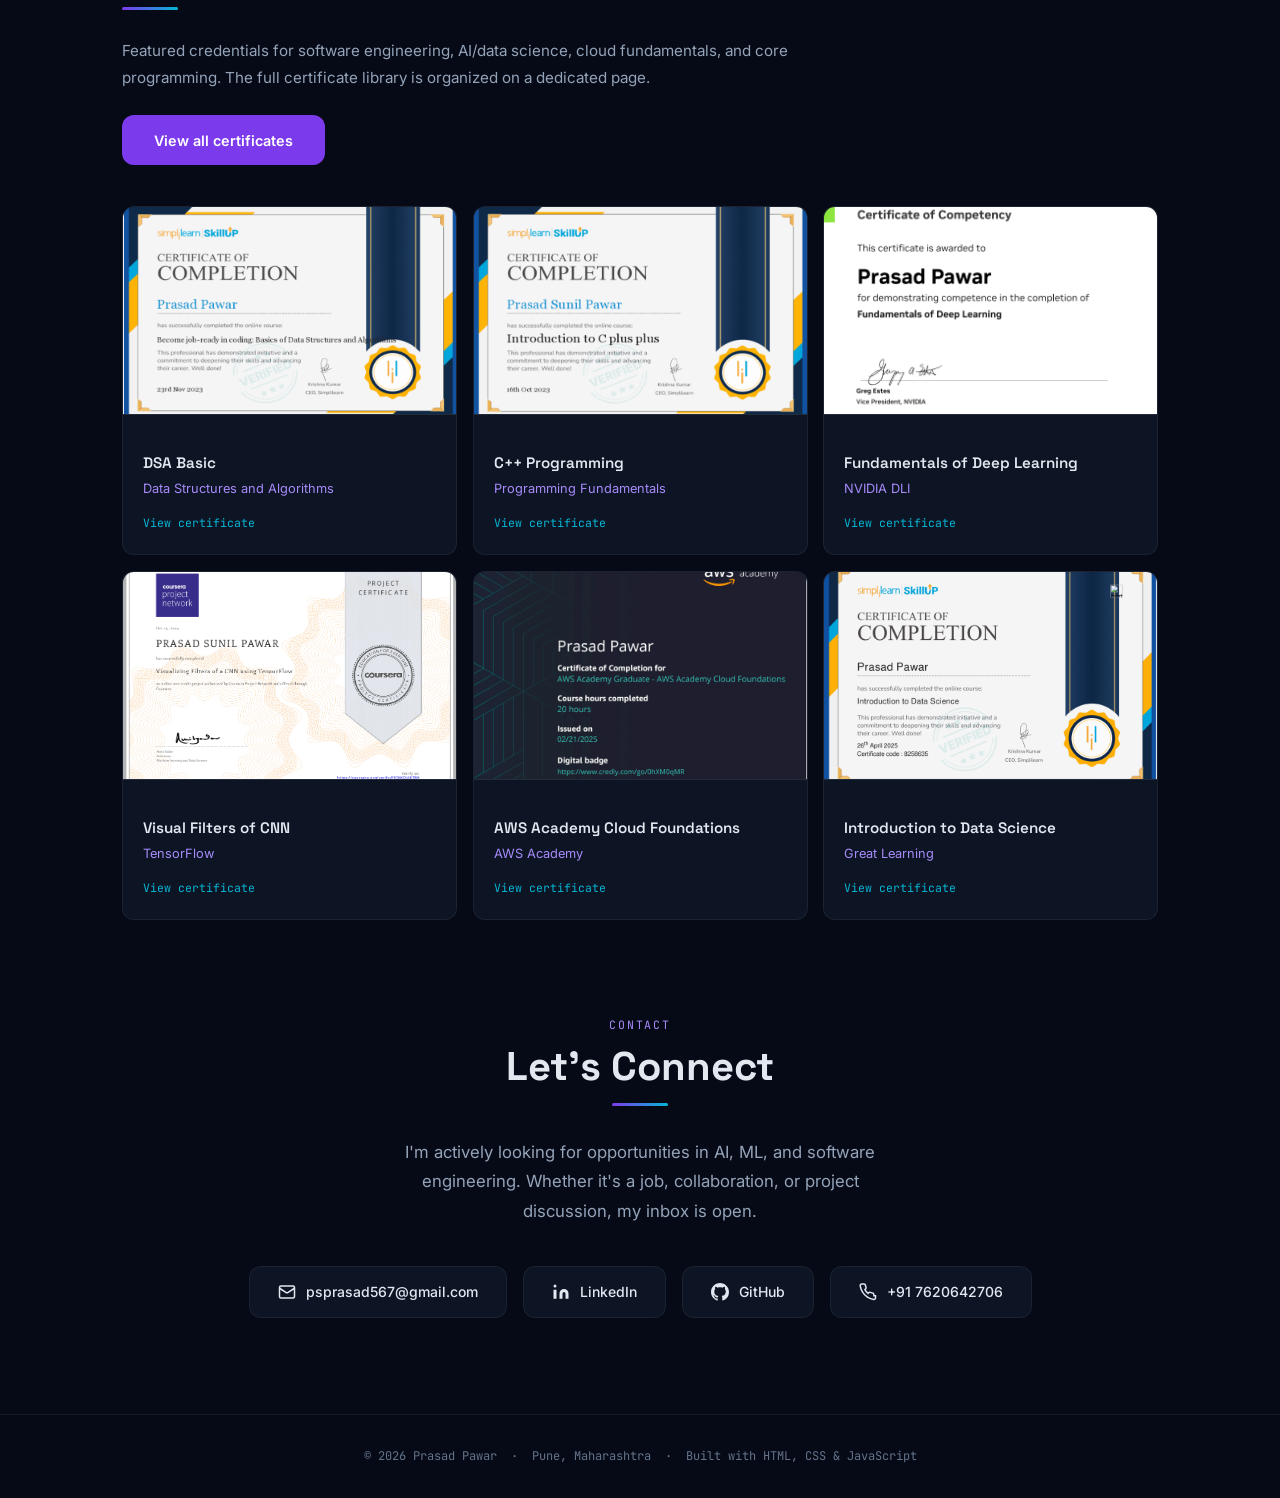
==== commit c950c930: "Rename Extech internship to Edu-Versity" ====
--- a/index.html
+++ b/index.html
@@ -779,7 +779,7 @@
       </p>
       <p>
         I've built 15+ projects across machine learning, Java desktop apps, web development, and systems programming.
-        Through internships at <span class="about-highlight">Extech Digital</span>, <span class="about-highlight">Regex Technologies</span>,
+        Through internships at <span class="about-highlight">Edu-Versity</span>, <span class="about-highlight">Regex Technologies</span>,
         and <span class="about-highlight">NPIT Solutions</span>, I've worked across AI/ML, LLM concepts, optimization workflows, and practical web development.
       </p>
       <p>
@@ -874,7 +874,7 @@
       <div class="exp-header">
         <div>
           <div class="exp-role">Machine Learning Intern</div>
-          <div class="exp-company">Extech Digital</div>
+          <div class="exp-company">Edu-Versity</div>
         </div>
         <span class="exp-date">Jun 01, 2024 - Jul 30, 2024</span>
       </div>
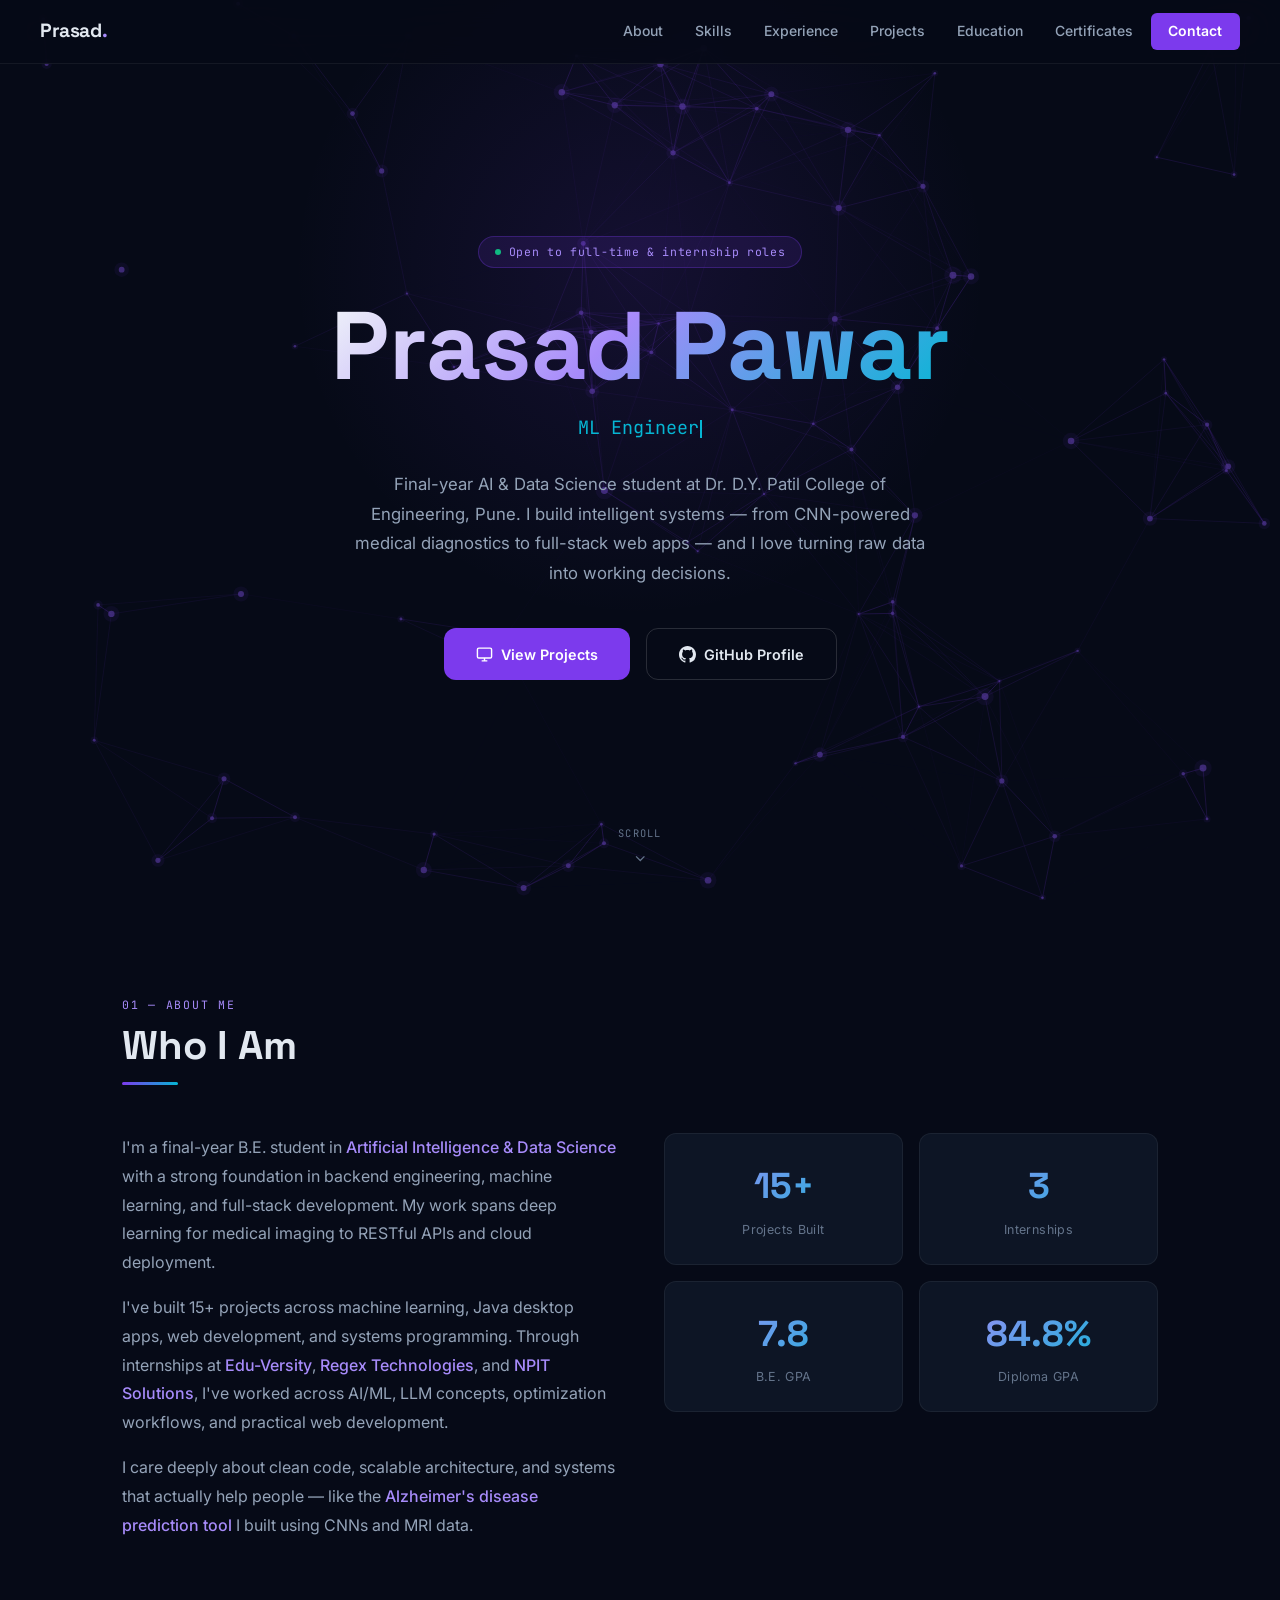
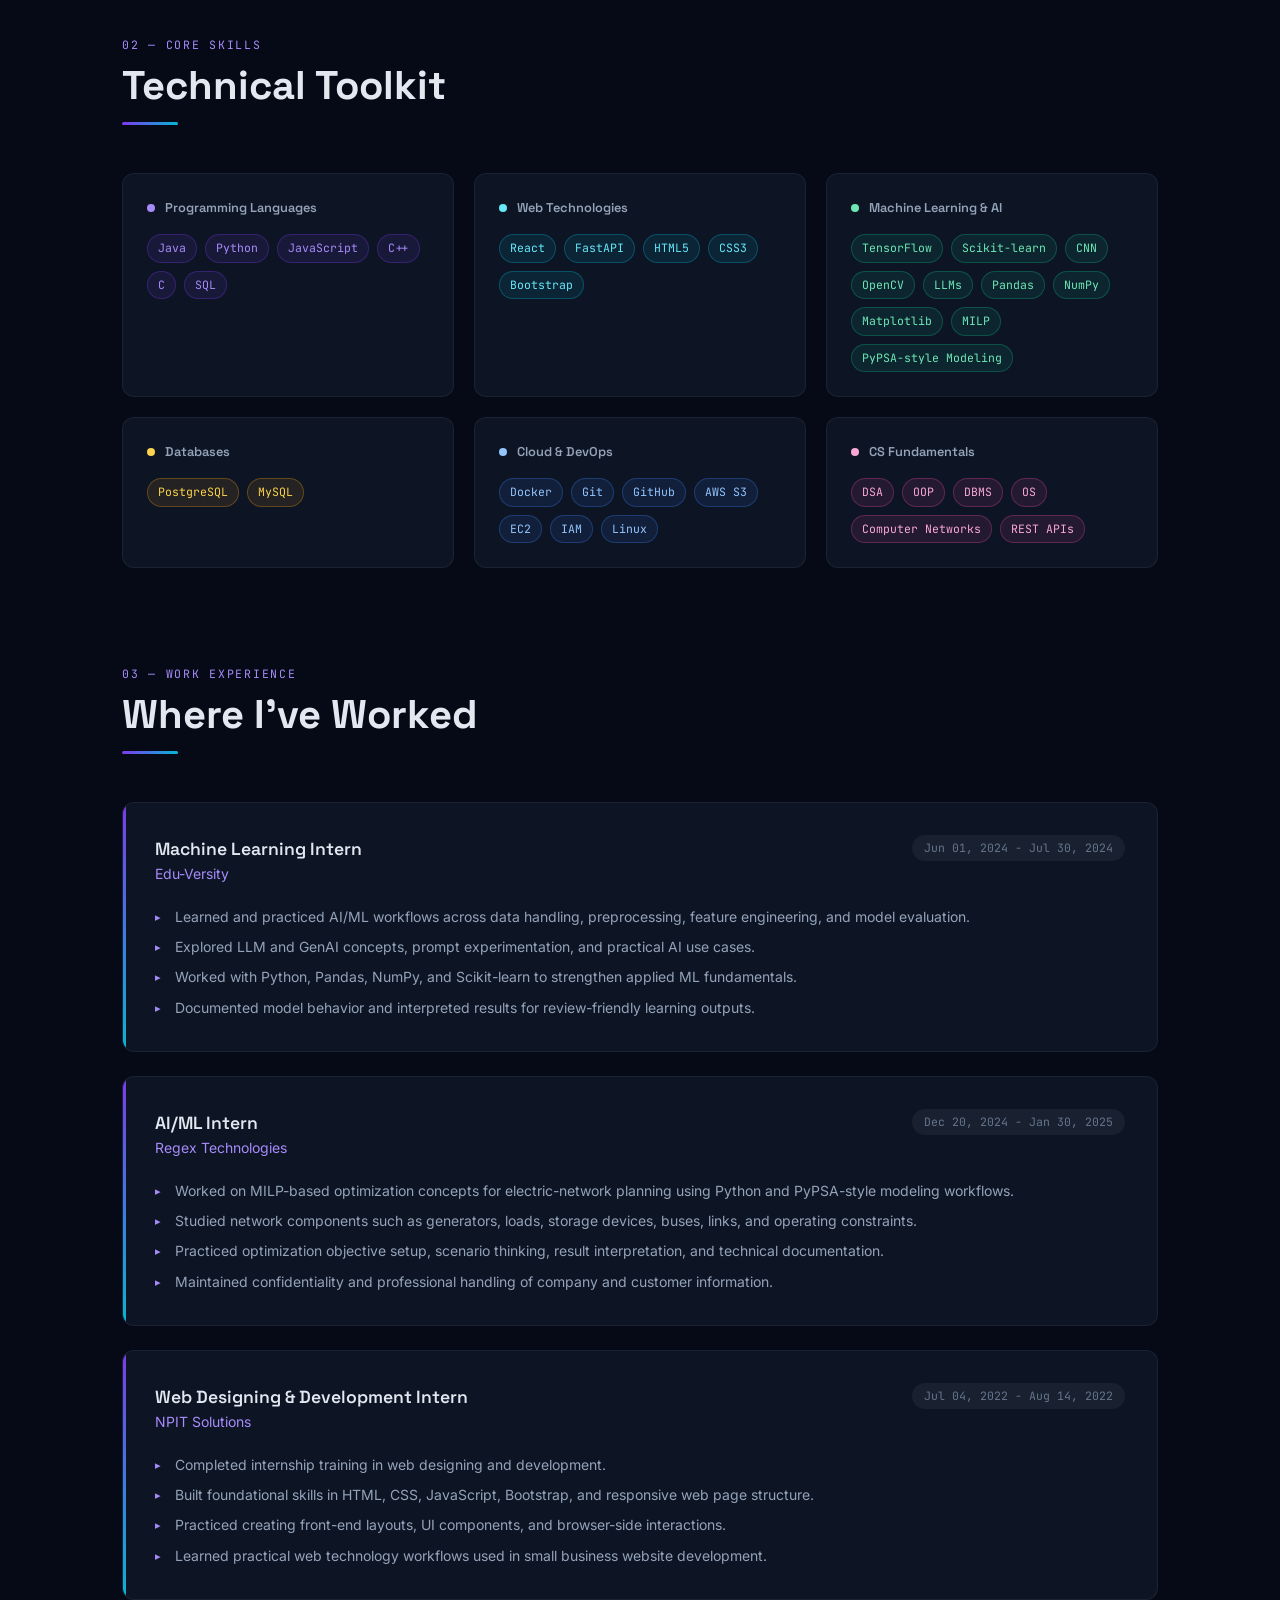
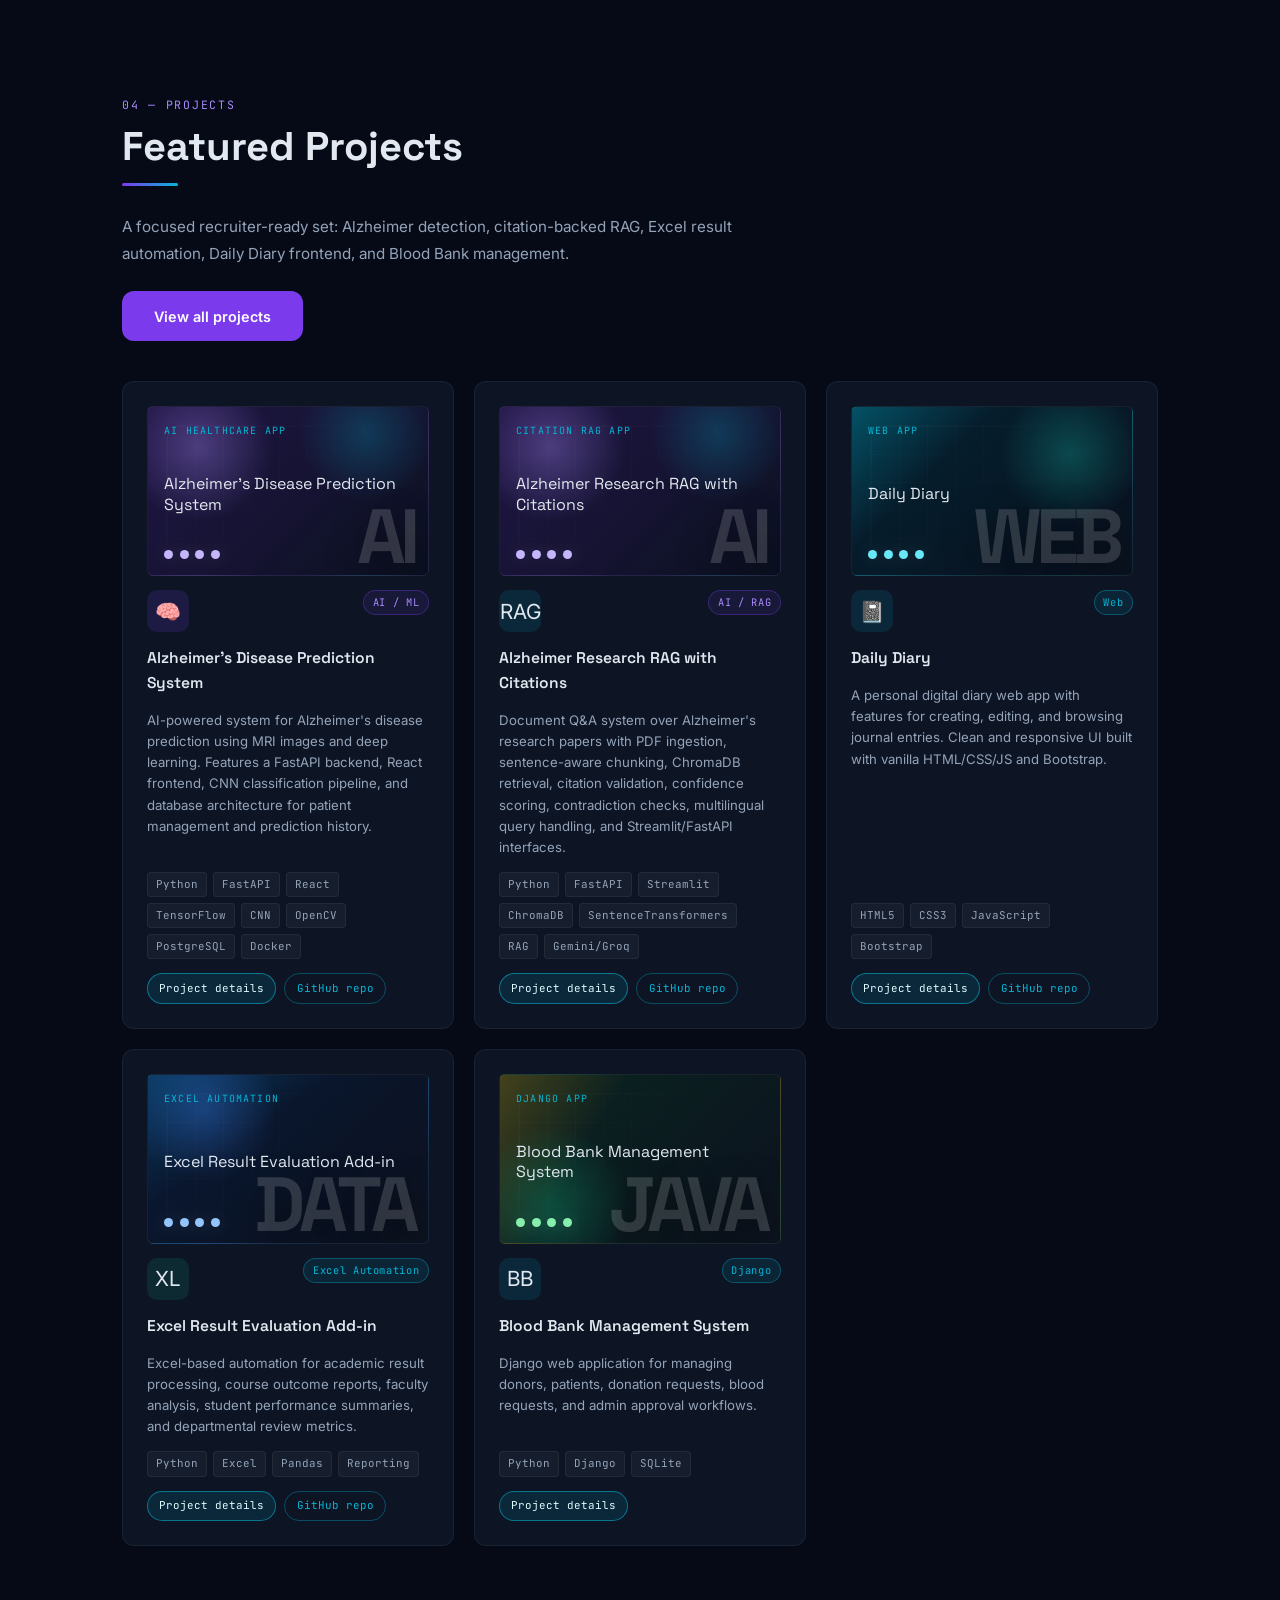
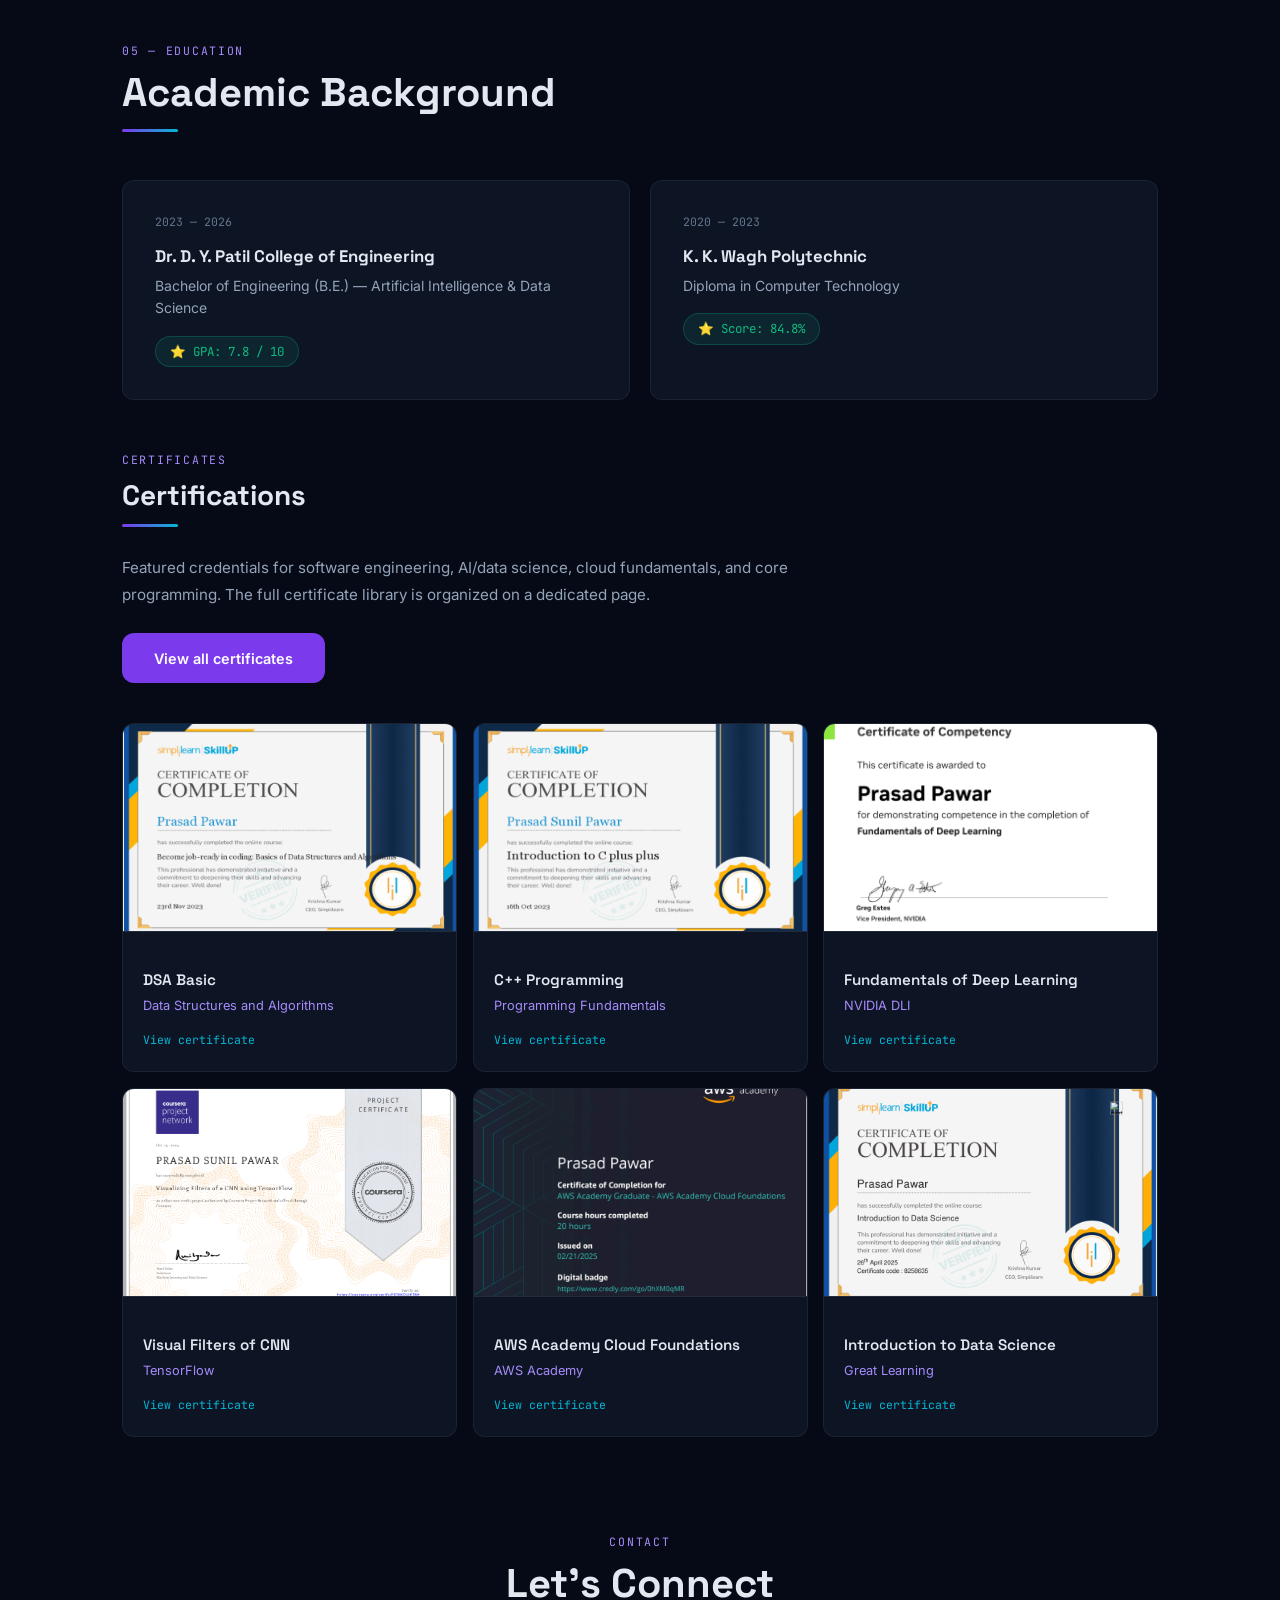
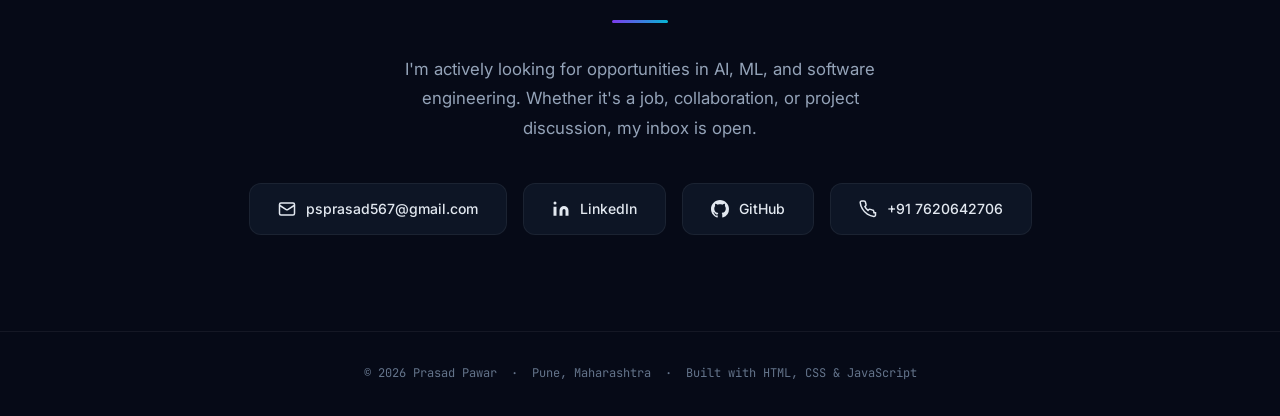
==== commit aca9078f: "Enhance resume internships and featured projects" ====
--- a/index.html
+++ b/index.html
@@ -925,8 +925,8 @@
   <div class="section-bar fi"></div>
 
   <p class="projects-lead fi">
-    A smaller set of stronger projects for recruiters: healthcare AI, citation-backed RAG,
-    and Excel-based academic result automation.
+    A focused recruiter-ready set: Alzheimer detection, citation-backed RAG,
+    Excel result automation, Daily Diary frontend, and Blood Bank management.
   </p>
 
   <div class="project-actions fi">
@@ -1069,7 +1069,7 @@
     </div>
 
     <!-- Web -->
-    <div class="proj-card" data-cat="web">
+    <div class="proj-card featured-project" data-cat="web">
       <div class="proj-top">
         <div class="proj-icon" style="background:rgba(6,182,212,.12)">📓</div>
         <span class="proj-cat cat-web">Web</span>
@@ -1132,7 +1132,7 @@
       </div>
     </div>
 
-    <div class="proj-card" data-cat="web">
+    <div class="proj-card featured-project" data-cat="web">
       <div class="proj-top">
         <div class="proj-icon" style="background:rgba(6,182,212,.12)">BB</div>
         <span class="proj-cat cat-web">Django</span>
